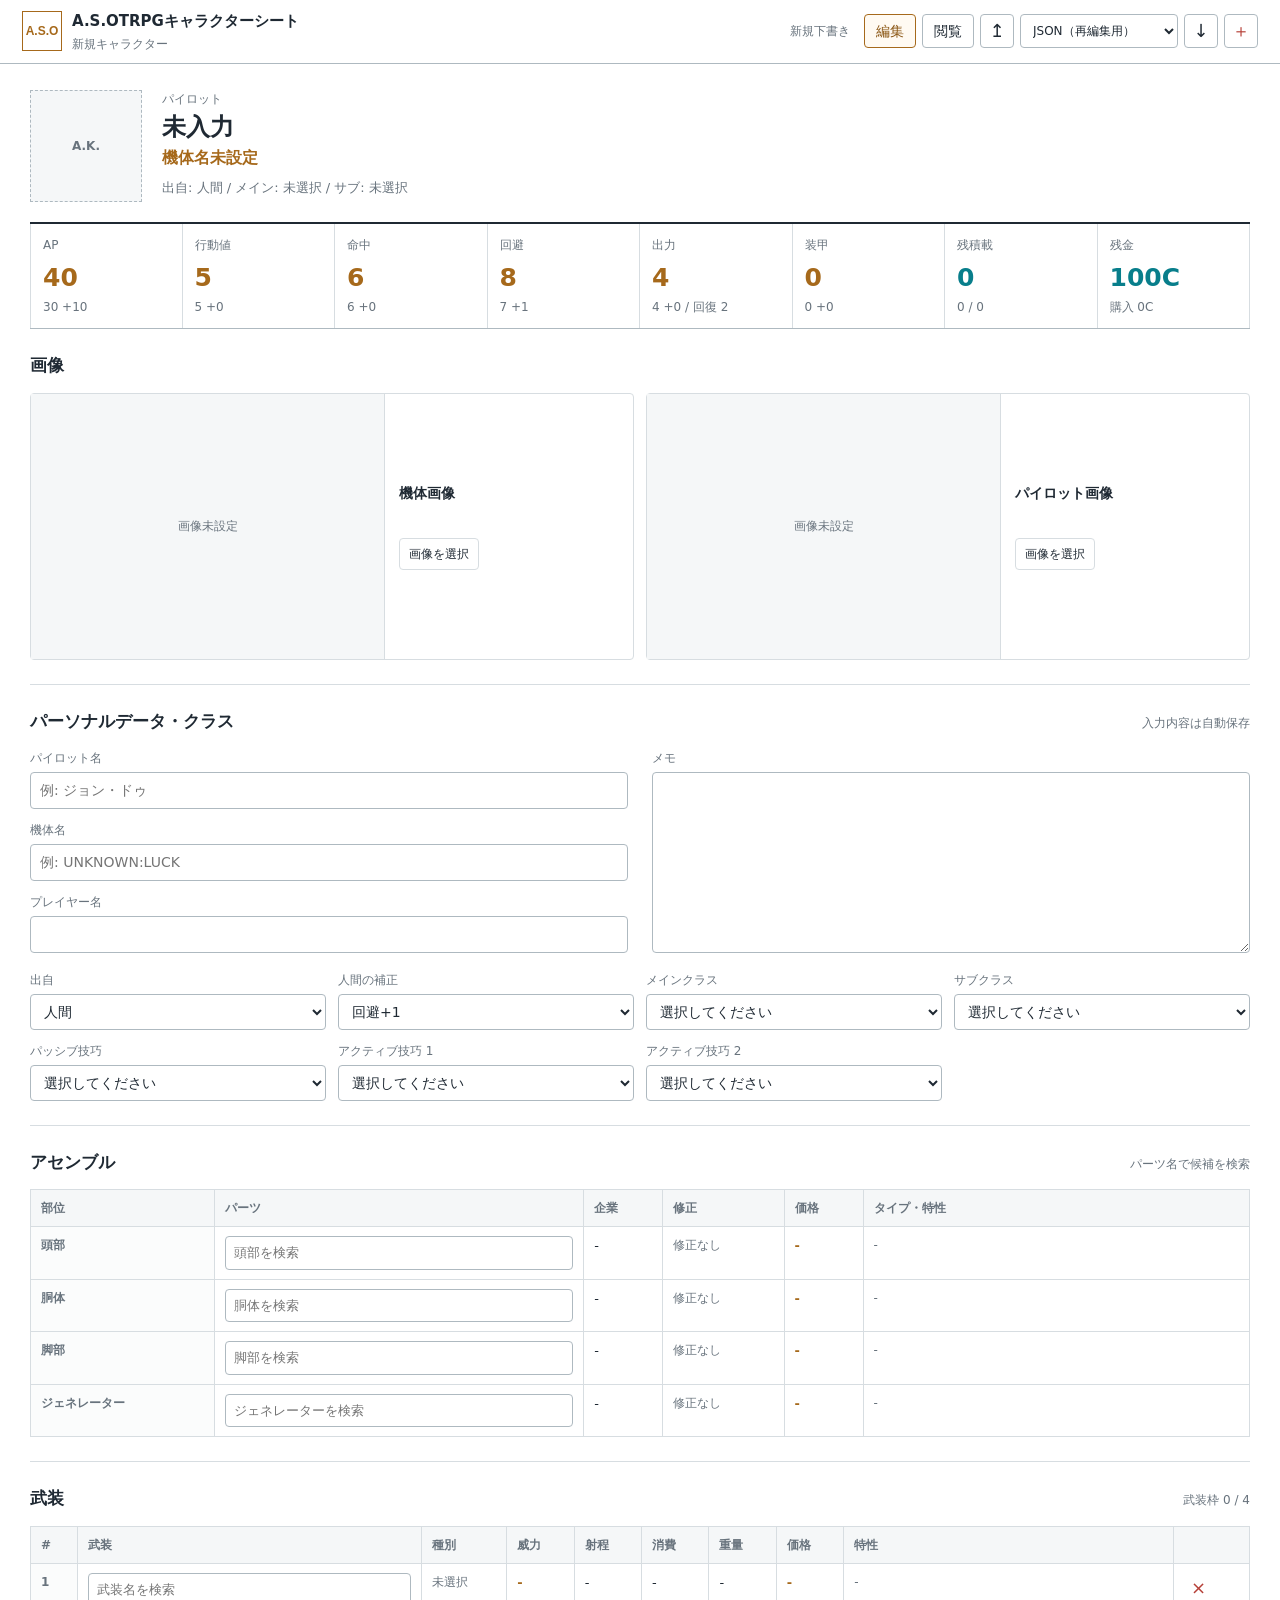
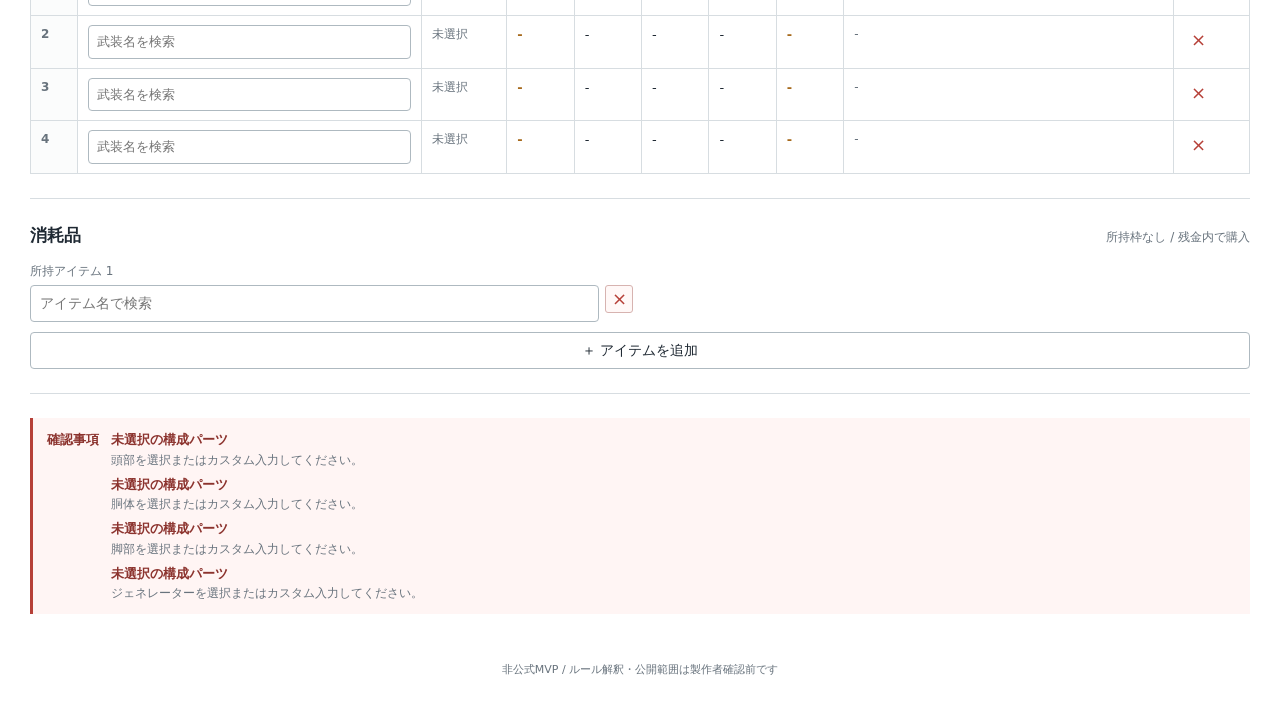
==== cloudflare-pages/index.html @ 3478bd0d "変更" ====
<!doctype html>
<html lang="ja">
  <head>
    <meta charset="UTF-8" />
    <meta name="viewport" content="width=device-width, initial-scale=1.0" />
    <meta name="description" content="A.S.O.TRPG のローカル利用向けキャラクターシート" />
    <title>A.S.OTRPGキャラクターシート</title>
    <style>
:root {
  color-scheme: dark;
  --ink: #edf1f4;
  --muted: #98a5ae;
  --canvas: #111519;
  --panel: #191f24;
  --panel-strong: #222a30;
  --line: #3a464e;
  --line-soft: #283239;
  --accent: #e3b341;
  --accent-strong: #ffd166;
  --cyan: #6bc4cc;
  --red: #e46262;
  --green: #82c991;
  --shadow: 0 12px 30px rgb(0 0 0 / 24%);
  font-family: Inter, "Noto Sans JP", "Yu Gothic UI", sans-serif;
}

* { box-sizing: border-box; }
body { margin: 0; min-width: 960px; background: var(--canvas); color: var(--ink); font-size: 14px; line-height: 1.5; }
button, input, select, textarea { font: inherit; }
button { cursor: pointer; }

.topbar {
  position: sticky;
  z-index: 20;
  top: 0;
  display: flex;
  min-height: 72px;
  align-items: center;
  justify-content: space-between;
  gap: 24px;
  padding: 10px max(24px, calc((100vw - 1440px) / 2));
  border-bottom: 1px solid var(--line);
  background: rgb(17 21 25 / 96%);
  backdrop-filter: blur(14px);
}

.brand { display: flex; align-items: center; gap: 12px; min-width: 0; }
.brand-mark { display: grid; width: 44px; height: 44px; place-items: center; border: 1px solid var(--accent); color: var(--accent-strong); font-family: "Arial Narrow", sans-serif; font-weight: 800; letter-spacing: 0; }
.brand h1 { margin: 0; font-size: 15px; font-weight: 700; letter-spacing: 0; }
.brand p { margin: 2px 0 0; color: var(--muted); font-size: 12px; }
.topbar-actions { display: flex; align-items: center; gap: 6px; }
.save-indicator { margin-right: 8px; color: var(--muted); font-size: 12px; white-space: nowrap; }

.mode-button, .icon-button, .secondary-button {
  min-height: 34px;
  border: 1px solid var(--line);
  border-radius: 4px;
  background: var(--panel);
  color: var(--ink);
}
.mode-button { min-width: 52px; padding: 5px 10px; }
.mode-button.active { border-color: var(--accent); background: #3b321c; color: var(--accent-strong); }
.icon-button { display: grid; width: 34px; place-items: center; font-size: 18px; line-height: 1; }
.icon-button:hover, .secondary-button:hover, .mode-button:hover { border-color: var(--cyan); background: var(--panel-strong); }
.icon-button.danger { color: #ffb3b3; }
.export-picker { display: block; }
.export-select { min-height: 34px; max-width: 158px; padding: 5px 8px; border: 1px solid var(--line); border-radius: 4px; background: var(--panel); color: var(--ink); font: inherit; font-size: 12px; }
.export-select:hover, .export-select:focus { border-color: var(--cyan); background: var(--panel-strong); outline: none; }
.sr-only { position: absolute; width: 1px; height: 1px; padding: 0; overflow: hidden; clip: rect(0, 0, 0, 0); white-space: nowrap; border: 0; }

.app-layout { width: min(1440px, calc(100% - 48px)); margin: 26px auto 52px; }
.edit-layout { display: grid; grid-template-columns: minmax(0, 1fr) 332px; align-items: start; gap: 22px; }
.editor-column { display: grid; gap: 18px; min-width: 0; }
.editor-section, .summary-panel, .view-section, .sheet-identity { border: 1px solid var(--line); border-radius: 6px; background: var(--panel); box-shadow: var(--shadow); }
.editor-section { padding: 18px; }
.section-heading, .view-section-heading { display: flex; align-items: baseline; justify-content: space-between; gap: 16px; margin: 0 0 16px; padding-bottom: 10px; border-bottom: 1px solid var(--line-soft); }
.section-heading h2, .view-section-heading h2 { margin: 0; font-size: 15px; font-weight: 700; letter-spacing: 0; }
.section-heading span, .view-section-heading span { color: var(--muted); font-size: 12px; text-align: right; }

.form-grid, .custom-grid { display: grid; grid-template-columns: repeat(2, minmax(0, 1fr)); gap: 12px; }
.field { display: grid; min-width: 0; gap: 5px; }
.field-wide { grid-column: 1 / -1; }
.field > span { color: var(--muted); font-size: 12px; }
.field input, .field select, .field textarea {
  width: 100%;
  min-height: 36px;
  padding: 7px 9px;
  border: 1px solid var(--line);
  border-radius: 4px;
  outline: none;
  background: #101519;
  color: var(--ink);
}
.field textarea { min-height: 76px; resize: vertical; }
.field input:focus, .field select:focus, .field textarea:focus { border-color: var(--cyan); box-shadow: 0 0 0 2px rgb(107 196 204 / 14%); }
.muted-field { padding: 7px 9px; border: 1px solid var(--line); border-radius: 4px; background: #151b1f; }
.muted-field b { font-weight: 600; }

.technique-grid { display: grid; grid-template-columns: repeat(2, minmax(0, 1fr)); gap: 12px; margin-top: 16px; padding-top: 16px; border-top: 1px solid var(--line-soft); }
.combo-wrap { position: relative; z-index: 2; }
.combo-wrap:focus-within { z-index: 10; }
.suggestions { position: absolute; z-index: 20; top: calc(100% - 2px); right: 0; left: 0; display: none; max-height: 278px; overflow: auto; padding: 4px; border: 1px solid var(--cyan); border-radius: 4px; background: #11171b; box-shadow: 0 16px 30px rgb(0 0 0 / 42%); }
.combo-wrap.is-open .suggestions { display: grid; }
.suggestion { width: 100%; padding: 8px 9px; border: 0; border-radius: 3px; background: transparent; color: var(--ink); text-align: left; }
.suggestion:hover { background: #25343a; color: #fff; }
.no-suggestion { margin: 0; padding: 8px 9px; color: var(--muted); }

.assemble-row { position: relative; padding: 12px 0; border-bottom: 1px solid var(--line-soft); }
.assemble-row:first-child { padding-top: 0; }
.assemble-row:last-child { padding-bottom: 0; border-bottom: 0; }
.selected-info { display: grid; gap: 2px; margin-top: 7px; padding: 8px 10px; border-left: 2px solid var(--cyan); background: #141b1f; color: var(--muted); }
.selected-info b { color: var(--ink); font-size: 13px; }
.selected-info small { color: #b4c1c9; }
.selected-info.compact { padding-right: 16px; }
.custom-details { margin-top: 8px; padding: 10px; border: 1px solid var(--line); border-radius: 4px; background: #141a1e; }
.custom-details summary { color: var(--accent-strong); cursor: pointer; }
.custom-grid { margin-top: 10px; }

.weapon-row { display: grid; grid-template-columns: 26px minmax(0, 1fr) 30px; gap: 10px; align-items: start; padding: 12px 0; border-bottom: 1px solid var(--line-soft); }
.weapon-row:first-child { padding-top: 0; }
.weapon-row:last-child { padding-bottom: 0; border-bottom: 0; }
.row-index { display: grid; width: 26px; height: 26px; place-items: center; margin-top: 23px; border: 1px solid var(--line); border-radius: 3px; color: var(--accent-strong); font-weight: 700; }
.remove-row { display: grid; width: 28px; height: 28px; place-items: center; margin-top: 23px; border: 1px solid #744; border-radius: 3px; background: #321c20; color: #ffacac; font-size: 18px; line-height: 1; }
.remove-row:hover { background: #5a252c; }
.consumable-grid { display: grid; grid-template-columns: repeat(2, minmax(0, 1fr)); gap: 14px; }
.consumable-row { position: relative; min-width: 0; padding-right: 34px; }
.consumable-row .remove-row { position: absolute; top: 0; right: 0; margin-top: 23px; }

.summary-panel { position: sticky; top: 96px; overflow: hidden; }
.status-grid { display: grid; grid-template-columns: repeat(2, 1fr); }
.stat-card { min-height: 94px; padding: 13px; border-right: 1px solid var(--line-soft); border-bottom: 1px solid var(--line-soft); }
.stat-card:nth-child(2n) { border-right: 0; }
.stat-card span { display: block; color: var(--muted); font-size: 12px; }
.stat-card strong { display: block; margin: 2px 0; color: var(--accent-strong); font-size: 26px; font-variant-numeric: tabular-nums; }
.stat-card small { color: var(--muted); }
.summary-numbers { display: grid; grid-template-columns: repeat(2, 1fr); border-bottom: 1px solid var(--line-soft); }
.summary-numbers > div { display: grid; gap: 2px; padding: 13px; border-right: 1px solid var(--line-soft); }
.summary-numbers > div:last-child { border-right: 0; }
.summary-numbers span { color: var(--muted); font-size: 12px; }
.summary-numbers strong { color: var(--cyan); font-size: 22px; font-variant-numeric: tabular-nums; }
.summary-numbers small { color: var(--muted); }
.negative { color: var(--red) !important; }
.warning-panel { padding: 14px; }
.warning-panel h3 { margin: 0 0 8px; color: var(--accent-strong); font-size: 13px; }
.warning-panel ul, .item-list { display: grid; gap: 8px; margin: 0; padding: 0; list-style: none; }
.warning-panel li, .item-list li { display: grid; gap: 2px; padding: 8px; border-left: 2px solid var(--red); background: #251b1d; }
.warning-panel li span, .item-list li span { color: #c3cbd0; font-size: 12px; }
.warning-panel li.good { border-color: var(--green); background: #17241c; }

.sheet-text { width: 100%; min-height: 300px; padding: 12px; border: 1px solid var(--line); border-radius: 4px; background: #101519; color: #d8e2e7; font-family: "Cascadia Mono", Consolas, monospace; font-size: 12px; line-height: 1.55; resize: vertical; }
.output-actions { display: flex; justify-content: flex-end; margin-top: 10px; }
.secondary-button { padding: 7px 11px; }

.view-shell { width: min(1080px, calc(100% - 48px)); margin: 30px auto 52px; }
.sheet-identity { display: grid; grid-template-columns: 1fr 1fr 1.6fr; gap: 20px; align-items: end; padding: 24px; border-top: 3px solid var(--accent); }
.sheet-identity span { color: var(--muted); font-size: 12px; }
.sheet-identity h2 { margin: 3px 0 0; color: var(--accent-strong); font-size: 24px; font-weight: 700; letter-spacing: 0; overflow-wrap: anywhere; }
.sheet-identity dl { display: grid; grid-template-columns: repeat(3, 1fr); gap: 8px; margin: 0; }
.sheet-identity dl div { padding-left: 10px; border-left: 1px solid var(--line); }
.sheet-identity dt { color: var(--muted); font-size: 11px; }
.sheet-identity dd { margin: 2px 0 0; font-weight: 600; }
.view-section { margin-top: 16px; padding: 18px; }
.view-stats { display: grid; grid-template-columns: repeat(6, 1fr); border: 1px solid var(--line-soft); border-radius: 4px; overflow: hidden; }
.view-stats .stat-card { min-height: 82px; }
.view-stats .stat-card:nth-child(2n) { border-right: 1px solid var(--line-soft); }
.view-stats .stat-card:last-child { border-right: 0; }
.table-scroll { overflow-x: auto; }
table { width: 100%; border-collapse: collapse; }
th, td { padding: 9px 10px; border-bottom: 1px solid var(--line-soft); text-align: left; vertical-align: top; }
th { color: var(--muted); font-size: 12px; font-weight: 500; white-space: nowrap; }
thead th { border-bottom-color: var(--line); background: #141a1e; color: #bcc7ce; }
.technique-cards { display: grid; grid-template-columns: repeat(2, minmax(0, 1fr)); gap: 10px; }
.technique-card { min-height: 122px; padding: 13px; border: 1px solid #3c4b45; border-radius: 4px; background: #18211e; }
.technique-card.weakness { border-color: #5a3b3c; background: #251b1d; }
.technique-card > span { color: var(--cyan); font-size: 11px; }
.technique-card.weakness > span { color: #ec9999; }
.technique-card h3 { margin: 4px 0; font-size: 15px; }
.technique-card p { margin: 0; color: #c0cbd0; font-size: 12px; }
.technique-card b { display: block; margin-top: 7px; color: var(--accent-strong); font-size: 12px; }
.view-bottom { display: grid; grid-template-columns: 1fr 1.1fr; gap: 20px; }
.view-warnings { margin: 0; padding: 0; }
.memo-view { margin: 0; white-space: pre-wrap; }
.page-footer { padding: 0 24px 30px; color: var(--muted); font-size: 11px; text-align: center; }

@media (max-width: 1100px) {
  body { min-width: 720px; }
  .edit-layout { grid-template-columns: minmax(0, 1fr) 292px; }
  .topbar { padding-right: 24px; padding-left: 24px; }
  .view-stats { grid-template-columns: repeat(3, 1fr); }
  .view-stats .stat-card:nth-child(2n) { border-right: 1px solid var(--line-soft); }
  .view-stats .stat-card:nth-child(3n) { border-right: 0; }
}

@media (max-width: 760px) {
  body { min-width: 0; }
  .topbar { position: static; align-items: flex-start; padding: 12px; }
  .brand h1 { font-size: 13px; }
  .brand-mark { width: 38px; height: 38px; font-size: 12px; }
  .save-indicator { display: none; }
  .topbar-actions { flex-wrap: wrap; justify-content: flex-end; }
  .app-layout, .view-shell { width: min(100% - 24px, 680px); margin-top: 12px; }
  .edit-layout { display: block; }
  .summary-panel { position: static; margin-top: 16px; }
  .form-grid, .custom-grid, .technique-grid, .consumable-grid { grid-template-columns: 1fr; }
  .sheet-identity { grid-template-columns: 1fr; gap: 14px; }
  .sheet-identity dl { grid-template-columns: repeat(3, 1fr); }
  .view-bottom { grid-template-columns: 1fr; }
  .technique-cards { grid-template-columns: 1fr; }
  .view-stats { grid-template-columns: repeat(2, 1fr); }
  .view-stats .stat-card:nth-child(3n) { border-right: 1px solid var(--line-soft); }
  .view-stats .stat-card:nth-child(2n) { border-right: 0; }
}

:root {
  color-scheme: light;
  --ink: #1f2933;
  --muted: #68737d;
  --canvas: #ffffff;
  --panel: #ffffff;
  --panel-strong: #f5f7f8;
  --line: #d7dde1;
  --line-soft: #e7ebee;
  --accent: #a6691b;
  --accent-strong: #8a5512;
  --cyan: #087e8b;
  --red: #b64038;
  --green: #237a4b;
  --shadow: none;
}

body {
  min-width: 0;
  background: var(--canvas);
  color: var(--ink);
  font-family: system-ui, -apple-system, "Yu Gothic UI", "Meiryo", sans-serif;
}

.topbar {
  min-height: 62px;
  padding: 10px max(22px, calc((100vw - 1280px) / 2));
  border-color: #aeb9c0;
  background: rgb(255 255 255 / 96%);
  backdrop-filter: blur(12px);
}

.brand { gap: 10px; }
.brand-mark {
  width: 40px;
  height: 40px;
  border-color: var(--accent);
  color: var(--accent);
  font: 700 12px/1 Arial, sans-serif;
}
.brand h1 { color: var(--ink); font-size: 15px; }
.brand p, .save-indicator { color: var(--muted); }
.topbar-actions { gap: 6px; }

.mode-button,
.icon-button,
.secondary-button,
.export-select {
  border-color: #aeb9c0;
  border-radius: 4px;
  background: #fff;
  color: var(--ink);
}
.mode-button.active {
  border-color: var(--accent);
  background: #fffaf2;
  color: var(--accent-strong);
}
.icon-button:hover,
.secondary-button:hover,
.mode-button:hover,
.export-select:hover {
  border-color: var(--cyan);
  background: #f0f8f9;
}
.icon-button.danger { color: var(--red); }
.export-select:focus { border-color: var(--cyan); background: #fff; }

.app-layout.wireframe-layout {
  width: min(1220px, calc(100% - 40px));
  margin: 0 auto 48px;
}
.wireframe-layout .editor-column { display: block; }

.edit-identity {
  display: grid;
  grid-template-columns: 112px minmax(0, 1fr);
  gap: 20px;
  align-items: start;
  margin: 0;
  padding: 26px 0 20px;
  border: 0;
  border-bottom: 2px solid var(--ink);
  border-radius: 0;
  background: transparent;
  box-shadow: none;
}
.portrait-slot {
  display: grid;
  aspect-ratio: 1;
  place-items: center;
  border: 1px dashed #aeb9c0;
  background: #f5f7f8;
  color: var(--muted);
  font-size: 12px;
  font-weight: 700;
}
.identity-copy { display: grid; gap: 5px; align-content: start; min-width: 0; }
.identity-copy h2 {
  margin: 0;
  color: var(--ink);
  font-size: 24px;
  line-height: 1.2;
  letter-spacing: 0;
  overflow-wrap: anywhere;
}
.eyebrow { margin: 0; color: var(--muted); font-size: 12px; }
.machine-name { margin: 0; color: var(--accent); font-size: 16px; font-weight: 700; overflow-wrap: anywhere; }
.identity-detail { margin: 3px 0 0; color: var(--muted); font-size: 13px; }

.inline-stats {
  display: grid;
  grid-template-columns: repeat(8, minmax(0, 1fr));
  margin: 0;
  border-bottom: 1px solid #aeb9c0;
}
.inline-stat {
  min-height: 86px;
  padding: 12px;
  border-right: 1px solid var(--line);
}
.inline-stat:first-child { border-left: 1px solid var(--line); }
.inline-stat dt { color: var(--muted); font-size: 12px; }
.inline-stat dd {
  margin: 5px 0 0;
  color: var(--accent);
  font-size: 25px;
  font-weight: 700;
  font-variant-numeric: tabular-nums;
  overflow-wrap: anywhere;
}
.inline-stat small { display: block; margin-top: 2px; color: var(--muted); font-size: 12px; }
.inline-stat .teal { color: var(--cyan); }
.inline-stat .negative { color: var(--red); }

.wireframe-layout .editor-section {
  margin: 0;
  padding: 24px 0;
  border: 0;
  border-bottom: 1px solid var(--line);
  border-radius: 0;
  background: transparent;
  box-shadow: none;
}
.wireframe-layout .section-heading {
  margin: 0 0 14px;
  padding: 0;
  border: 0;
}
.wireframe-layout .section-heading h2 { color: var(--ink); font-size: 17px; }
.wireframe-layout .section-heading span { color: var(--muted); font-size: 12px; }

.wireframe-layout .form-grid {
  grid-template-columns: repeat(4, minmax(0, 1fr));
  gap: 12px;
}
.wireframe-layout .field { gap: 5px; }
.wireframe-layout .field > span { color: var(--muted); font-size: 12px; }
.wireframe-layout .field input,
.wireframe-layout .field select,
.wireframe-layout .field textarea {
  border-color: #aeb9c0;
  border-radius: 4px;
  background: #fff;
  color: var(--ink);
}
.wireframe-layout .field input:focus,
.wireframe-layout .field select:focus,
.wireframe-layout .field textarea:focus {
  border-color: var(--cyan);
  box-shadow: 0 0 0 2px rgb(8 126 139 / 14%);
}
.wireframe-layout .muted-field {
  border-color: #aeb9c0;
  background: #f5f7f8;
  color: var(--ink);
}
.wireframe-layout .technique-grid {
  grid-template-columns: repeat(2, minmax(0, 1fr));
  margin-top: 16px;
  padding-top: 16px;
  border-color: var(--line);
}
.wireframe-layout .technique-grid .field-wide { grid-column: span 2; }

.wireframe-layout .profile-memo-layout {
  display: grid;
  grid-template-columns: repeat(2, minmax(0, 1fr));
  gap: 24px;
  margin-bottom: 18px;
}
.wireframe-layout .personal-column,
.wireframe-layout .memo-column {
  display: grid;
  align-content: start;
  gap: 12px;
  min-width: 0;
}
.wireframe-layout .memo-column .field-wide { grid-column: auto; }
.wireframe-layout .memo-column textarea { min-height: 181px; height: 181px; }
.wireframe-layout .image-editor-grid {
  display: grid;
  grid-template-columns: repeat(2, minmax(0, 1fr));
  gap: 12px;
}
.wireframe-layout .image-editor-slot {
  display: grid;
  grid-template-columns: minmax(0, 1fr) minmax(156px, 0.7fr);
  min-width: 0;
  border: 1px solid var(--line);
  border-radius: 4px;
  background: #fff;
}
.wireframe-layout .image-editor-preview {
  display: grid;
  min-height: 164px;
  aspect-ratio: 4 / 3;
  overflow: hidden;
  place-items: center;
  border-right: 1px solid var(--line);
  background: #f5f7f8;
  color: var(--muted);
  font-size: 12px;
}
.wireframe-layout .image-editor-preview img {
  width: 100%;
  height: 100%;
  object-fit: contain;
}
.wireframe-layout .image-editor-controls {
  display: grid;
  align-content: center;
  gap: 8px;
  padding: 14px;
}
.wireframe-layout .image-editor-controls b { color: var(--ink); }
.wireframe-layout .image-editor-controls small {
  min-height: 18px;
  overflow: hidden;
  color: var(--muted);
  font-size: 11px;
  overflow-wrap: anywhere;
}
.wireframe-layout .image-editor-controls > div { display: flex; flex-wrap: wrap; gap: 6px; }
.wireframe-layout .image-upload-button,
.wireframe-layout .image-remove-button {
  display: inline-flex;
  min-height: 32px;
  align-items: center;
  justify-content: center;
  padding: 6px 9px;
  border: 1px solid var(--line);
  border-radius: 4px;
  background: #fff;
  color: var(--ink);
  font-size: 12px;
  cursor: pointer;
}
.wireframe-layout .image-upload-button:hover { border-color: var(--cyan); background: #effafa; }
.wireframe-layout .image-remove-button { border-color: #d7b3b0; color: var(--red); }
.wireframe-layout .image-remove-button:hover { background: #fff1f0; }
.wireframe-layout .image-upload-button input { position: absolute; width: 1px; height: 1px; overflow: hidden; clip: rect(0 0 0 0); }
.wireframe-layout .build-grid {
  display: grid;
  grid-template-columns: repeat(4, minmax(0, 1fr));
  gap: 12px;
}
.wireframe-layout .build-grid .field-wide { grid-column: span 2; }
.wireframe-layout .build-empty { min-height: 36px; }

.table-wrap { overflow-x: auto; }
.wireframe-layout table {
  width: 100%;
  min-width: 900px;
  border-collapse: collapse;
  font-size: 13px;
}
.wireframe-layout th,
.wireframe-layout td {
  padding: 9px 10px;
  border: 1px solid var(--line);
  color: var(--ink);
  text-align: left;
  vertical-align: top;
}
.wireframe-layout thead th {
  background: #f5f7f8;
  color: var(--muted);
  font-size: 12px;
  font-weight: 600;
  white-space: nowrap;
}
.wireframe-layout tbody th {
  background: #fbfcfc;
  color: var(--muted);
  font-weight: 600;
  white-space: nowrap;
}
.wireframe-layout .part-name { min-width: 210px; }
.wireframe-layout .weapon-name { min-width: 230px; }
.wireframe-layout .number { color: var(--accent); font-weight: 700; font-variant-numeric: tabular-nums; white-space: nowrap; }
.wireframe-layout .compact,
.wireframe-layout .traits { color: var(--muted); font-size: 12px; }
.wireframe-layout .traits { min-width: 220px; }

.table-combo-wrap { min-width: 180px; }
.table-combo-field { display: block; }
.table-combo-field input { min-height: 32px !important; padding: 6px 8px !important; }
.wireframe-layout .suggestions {
  border-color: var(--cyan);
  border-radius: 4px;
  background: #fff;
  box-shadow: 0 12px 28px rgb(31 41 51 / 18%);
}
.wireframe-layout .suggestion { color: var(--ink); }
.wireframe-layout .suggestion:hover { background: #eaf5f6; color: var(--ink); }
.wireframe-layout .no-suggestion { color: var(--muted); }

.wireframe-layout .custom-details {
  border-color: var(--line);
  border-radius: 4px;
  background: #f8fafb;
}
.wireframe-layout .custom-details summary { color: var(--accent-strong); }
.wireframe-layout .custom-grid { grid-template-columns: repeat(2, minmax(0, 1fr)); }
.wireframe-layout .selected-info {
  border-color: var(--cyan);
  background: #f0f8f9;
  color: var(--muted);
}
.wireframe-layout .selected-info b { color: var(--ink); }
.table-remove {
  width: 30px;
  height: 30px;
  margin: 0;
  border: 0;
  border-radius: 0;
  background: transparent;
  color: var(--red);
}
.table-remove:hover { background: #fff1f0; }

.wireframe-layout .consumable-grid { grid-template-columns: repeat(2, minmax(0, 1fr)); }
.wireframe-layout .consumable-row .remove-row {
  border-color: #d7b3b0;
  background: #fff8f7;
  color: var(--red);
}
.wireframe-layout .consumable-actions { margin-top: 10px; }
.wireframe-layout .consumable-add-button { width: 100%; min-height: 34px; }

.confirmation-section { padding-bottom: 0 !important; border-bottom: 0 !important; }
.wireframe-layout .notice {
  display: flex;
  align-items: flex-start;
  gap: 12px;
  padding: 12px 14px;
  border-left: 3px solid var(--green);
  background: #f0f8f2;
  color: #245a38;
  font-size: 13px;
}
.wireframe-layout .notice strong { white-space: nowrap; }
.wireframe-layout .notice ul {
  display: grid;
  gap: 6px;
  margin: 0;
  padding: 0;
  list-style: none;
}
.wireframe-layout .notice li { display: grid; gap: 1px; }
.wireframe-layout .notice li span { color: var(--muted); font-size: 12px; }
.wireframe-layout .warning-notice { border-color: var(--red); background: #fff5f4; color: #8c332e; }

.view-shell {
  width: min(1220px, calc(100% - 40px));
  margin: 0 auto 48px;
}
.view-shell .sheet-identity,
.view-shell .view-section {
  border: 0;
  border-radius: 0;
  border-bottom: 1px solid var(--line);
  background: #fff;
  box-shadow: none;
}
.view-shell .sheet-identity {
  padding: 26px 0 20px;
  border-top: 0;
  border-bottom: 2px solid var(--ink);
}
.view-shell .sheet-identity h2 { color: var(--accent); }
.view-shell .view-image-stage {
  display: flex;
  align-items: center;
  gap: 14px;
  padding: 24px 0;
  border-bottom: 1px solid var(--line);
}
.view-shell .image-flip-card {
  width: min(480px, 100%);
  perspective: 1200px;
}
.view-shell .image-flip-inner {
  position: relative;
  width: 100%;
  aspect-ratio: 4 / 3;
  transform-style: preserve-3d;
  transition: transform 460ms ease;
}
.view-shell .image-flip-card.is-flipped .image-flip-inner { transform: rotateY(180deg); }
.view-shell .image-flip-face {
  position: absolute;
  inset: 0;
  display: grid;
  overflow: hidden;
  place-items: center;
  border: 1px solid var(--line);
  border-radius: 4px;
  background: #f5f7f8;
  backface-visibility: hidden;
}
.view-shell .image-flip-face img { width: 100%; height: 100%; object-fit: contain; }
.view-shell .image-flip-face span {
  position: absolute;
  right: 8px;
  bottom: 8px;
  padding: 2px 6px;
  background: rgb(255 255 255 / 86%);
  color: var(--ink);
  font-size: 11px;
}
.view-shell .image-flip-back { transform: rotateY(180deg); }
.view-shell .image-flip-toggle {
  min-height: 36px;
  padding: 7px 12px;
  border: 1px solid var(--line);
  border-radius: 4px;
  background: #fff;
  color: var(--ink);
}
.view-shell .image-flip-toggle:hover { border-color: var(--cyan); background: #effafa; }
.view-shell .view-section { margin-top: 0; padding: 24px 0; }
.view-shell .view-section-heading { border-color: var(--line); }
.view-shell .view-section-heading h2 { color: var(--ink); font-size: 17px; }
.view-shell .view-section-heading span { color: var(--muted); }
.view-shell .view-stats {
  border-color: var(--line);
  border-radius: 0;
}
.view-shell .stat-card {
  min-height: 82px;
  border-color: var(--line);
  background: #fff;
}
.view-shell .stat-card span,
.view-shell .stat-card small,
.view-shell th { color: var(--muted); }
.view-shell .stat-card strong { color: var(--accent); }
.view-shell thead th { background: #f5f7f8; }
.view-shell .technique-card {
  border-color: var(--line);
  border-radius: 4px;
  background: #f8fafb;
}
.view-shell .technique-card.weakness { border-color: #dfc7c4; background: #fff7f6; }
.view-shell .technique-card > span { color: var(--cyan); }
.view-shell .technique-card.weakness > span { color: var(--red); }
.view-shell .technique-card p { color: var(--muted); }
.view-shell .technique-card b { color: var(--accent-strong); }
.view-shell .warning-panel { padding: 0; }
.view-shell .warning-panel h3 { color: var(--accent-strong); }
.view-shell .warning-panel li { border-color: var(--red); background: #fff5f4; }
.view-shell .warning-panel li.good { border-color: var(--green); background: #f0f8f2; }
.view-shell .warning-panel li span { color: var(--muted); }

.page-footer { color: var(--muted); }

@media (max-width: 900px) {
  .topbar { padding: 10px 12px; align-items: flex-start; }
  .topbar-actions { flex-wrap: wrap; justify-content: flex-end; }
  .save-indicator { display: none; }
  .app-layout.wireframe-layout,
  .view-shell { width: min(100% - 24px, 760px); }
  .inline-stats { grid-template-columns: repeat(4, minmax(0, 1fr)); }
  .inline-stat:nth-child(5) { border-left: 1px solid var(--line); }
  .wireframe-layout .form-grid { grid-template-columns: repeat(2, minmax(0, 1fr)); }
}

@media (max-width: 620px) {
  .brand h1 { font-size: 13px; }
  .brand-mark { width: 38px; height: 38px; }
  .edit-identity { grid-template-columns: 76px minmax(0, 1fr); gap: 14px; padding-top: 18px; }
  .identity-copy h2 { font-size: 20px; }
  .inline-stats { grid-template-columns: repeat(2, minmax(0, 1fr)); }
  .inline-stat:nth-child(odd) { border-left: 1px solid var(--line); }
  .wireframe-layout .form-grid,
  .wireframe-layout .profile-memo-layout,
  .wireframe-layout .image-editor-grid,
  .wireframe-layout .build-grid,
  .wireframe-layout .technique-grid,
  .wireframe-layout .consumable-grid,
  .wireframe-layout .custom-grid { grid-template-columns: 1fr; }
  .wireframe-layout .technique-grid .field-wide { grid-column: auto; }
  .wireframe-layout .notice { align-items: flex-start; }
  .wireframe-layout .notice strong { white-space: normal; }
  .wireframe-layout .image-editor-slot { grid-template-columns: minmax(0, 1fr) 132px; }
  .view-shell .view-image-stage { align-items: flex-start; flex-direction: column; }
  .view-shell .image-flip-card { width: min(100%, 480px); }
  .view-shell .sheet-identity { grid-template-columns: 1fr; }
  .view-shell .view-stats { grid-template-columns: repeat(2, 1fr); }
}

@media (prefers-reduced-motion: reduce) {
  .view-shell .image-flip-inner { transition: none; }
}

    </style>
  </head>
  <body>
    <div id="app"></div>
    <input id="json-import" type="file" accept="application/json,.json" hidden />
    <script>
const dataModule = (() => {

const BASE_STATS = Object.freeze({ ap: 30, action: 5, hit: 6, evade: 7, output: 4 });
const STARTING_CREDITS = 100;

const technique = (id, source, name, timing, description, options = []) => ({
  id,
  source,
  name,
  timing,
  description,
  options,
  strength: "S",
});

const origins = [
  {
    id: "human",
    name: "人間",
    description: "機体負荷を抑え、安定的な機体の使用が可能。",
    modifiers: { ap: 10 },
    choice: { id: "humanBonus", label: "人間の補正", options: ["命中+1", "回避+1"] },
    techniques: [
      { ...technique("origin-human-tune", "出自", "パーツチューン", "開始前", "ミッション開始前に、武装1つの攻撃力+2または消費出力-1（0にはできない）を選ぶ。"), strength: "S" },
      { ...technique("origin-human-cooldown", "出自", "アドバンス・クールダウン", "パッシブ", "APが0になった際、1度だけAP1で耐えられる。"), strength: "S" },
      { ...technique("origin-human-special", "出自", "これがとっておきだ！", "アクティブ", "シナリオ1回。判定後に出たダイス目を反転できる。"), strength: "S" },
      { id: "origin-human-limit", source: "出自", name: "物理的制約", timing: "パッシブ", description: "重量武装を使う際、移動後は使用できなくなる。", strength: "W" },
    ],
  },
  {
    id: "enhanced",
    name: "強化人間",
    description: "機体性能を限界まで引き出せるが、不安定かつコストがかかる。",
    modifiers: { action: 1, output: 2 },
    techniques: [
      { ...technique("origin-enhanced-air", "出自", "空中挙動", "パッシブ", "本来移動後に使用不可能な武装を移動後または空中で使用可能。該当時の命中と空中回避に+1。"), strength: "S" },
      { ...technique("origin-enhanced-photon", "出自", "フォトン・トレイル", "パッシブ", "ビーム属性の近接武装使用時、追加で出力1を消費して射程+1。攻撃ごとに宣言する。"), strength: "S" },
      { ...technique("origin-enhanced-limit", "出自", "リミッター解除…起動！！", "アクティブ", "シナリオ1回。ターン中の出力消費を0、命中と回避+2。ただしターン終了時AP-10、次ターン出力半減。"), strength: "S" },
      { id: "origin-enhanced-unstable", source: "出自", name: "精神的不安定", timing: "パッシブ", description: "1ゾロ時にオーバーヒートし、次ターンのジェネレーター出力が半分になる。", strength: "W" },
      { id: "origin-enhanced-cost", source: "出自", name: "維持コスト", timing: "パッシブ", description: "報酬の資金から薬代・調整代として1割が引かれる。", strength: "W" },
    ],
  },
];

const classes = [
  {
    id: "assaulter",
    name: "アサルター",
    modifierLabel: "全武装の威力+2",
    techniques: [
      technique("class-assaulter-rapid", "アサルター", "ラピッド・ファイア", "パッシブ", "以下の効果から1つを選択する。選択後は変更不可扱い。", [
        { id: "short", label: "近距離特化", description: "射程1〜3で攻撃時、ダメージ+2。常に回避-2。" },
        { id: "long", label: "遠距離特化", description: "射程4以上で攻撃時、命中+2、ダメージ+1。常に行動値-1。" },
      ]),
      technique("class-assaulter-full", "アサルター", "フルスロットル", "アクティブ", "消費出力2。そのターンの命中判定+1、回避判定-2。"),
      technique("class-assaulter-piercing", "アサルター", "ピアシング・アサルト", "アクティブ", "消費出力3。次に行う攻撃1回は装甲値を無視する。"),
    ],
  },
  {
    id: "operator",
    name: "オペレーター",
    modifierLabel: "命中+2",
    modifiers: { hit: 2 },
    techniques: [
      technique("class-operator-link", "オペレーター", "高精度リンク結合", "パッシブ", "自分から3マス以内の自分以外の味方全員の命中判定+1。"),
      technique("class-operator-scan", "オペレーター", "スキャン・アナライズ", "アクティブ", "消費出力1。敵1体を指定し、その敵への味方全員のダメージ+2。次ラウンド終了時まで。重複不可。"),
      technique("class-operator-jamming", "オペレーター", "ジャミング・ウェーブ", "アクティブ", "消費出力2。敵1体の次の手番の命中判定-3。ラウンド1回。"),
    ],
  },
  {
    id: "medic",
    name: "メディック",
    modifierLabel: "AP回復効果+2",
    techniques: [
      technique("class-medic-doctor", "メディック", "フィールド・ドクター", "パッシブ", "緊急修理キットなどの消耗品効果を常に+3する。"),
      technique("class-medic-repair", "メディック", "リペア・スプレー", "アクティブ", "消費出力2。自分または射程1〜3の相手のAPを2d6回復。ラウンド1回。"),
      technique("class-medic-purge", "メディック", "緊急冷却パージ", "アクティブ", "消費出力1。視界内の味方1機のデバフまたはオーバーヒート1つを解除し、そのターンの回避+1。ラウンド1回。"),
    ],
  },
  {
    id: "vanguard",
    name: "ヴァンガード",
    modifierLabel: "回避または装甲+1（選択）",
    techniques: [
      technique("class-vanguard-defense", "ヴァンガード", "ディフェンス・セッティング", "パッシブ", "以下の効果から1つを選択する。", [
        { id: "ap", label: "胴体AP+10", description: "装備している胴体パーツのAPに+10。" },
        { id: "evade", label: "胴体回避+1", description: "装備している胴体パーツの回避に+1。" },
      ]),
      technique("class-vanguard-protect", "ヴァンガード", "プロテクト・アセット", "ダメージロール直後", "消費出力1。1〜2マス以内の味方が受けるダメージを自らに移す。ラウンド1回。"),
      technique("class-vanguard-provoke", "ヴァンガード", "プロヴォック・サイン", "アクティブ", "消費出力2。敵1体が自分以外を攻撃する場合、その命中判定-4。次ターン終了時まで。"),
    ],
  },
];

const part = (id, slot, company, name, price, modifiers = {}, traits = "", type = "") => ({ id, slot, company, name, price, modifiers, traits, type });
const weapon = (id, company, category, type, name, price, power, weight, output, range, attribute, traits = "", flags = []) => ({ id, company, category, type, name, price, power, weight, output, range, attribute, traits, flags });

const parts = [
  part("head-yatagarasu", "head", "稜威重工", "八咫烏", 8, { hit: 0, action: -1, ap: 10 }),
  part("torso-fudo", "torso", "稜威重工", "不動", 18, { ap: 20, load: 10, output: -1, armor: 7 }),
  part("legs-kongo", "legs", "稜威重工", "金剛", 20, { evade: -2, action: -2, ap: 15, load: 30 }, "", "タンク"),
  part("legs-gozen", "legs", "稜威重工", "御前", 22, { evade: -2, action: -3, load: 25, armor: 1 }, "移動後使用不可能な武装も使用可能。", "タンク"),
  part("legs-yamato", "legs", "稜威重工", "大和", 16, { evade: -1, action: -1, ap: 10, load: 22 }, "近接武装の攻撃力+2。", "重二脚"),
  part("generator-kurogane", "generator", "稜威重工", "黒鉄", 14, { output: 4 }, "胴体パーツの出力修正を0に変更。"),
  part("head-shingan", "head", "シキシマニューロニクス", "心眼-No.003", 12, { hit: 1, action: 1, ap: 0 }),
  part("torso-nichirin", "torso", "シキシマニューロニクス", "日輪", 10, { ap: 5, load: 5, output: -1, armor: 3 }),
  part("legs-murakumo", "legs", "シキシマニューロニクス", "叢雲", 14, { evade: 1, action: 1, load: 15 }, "回避失敗時、出力1を消費してダメージ半減。ラウンド1回。", "中二脚"),
  part("legs-karasutengu", "legs", "シキシマニューロニクス", "烏天狗", 16, { evade: 0, action: 2, load: 18 }, "ホバリング時、命中+2。", "多脚"),
  part("generator-tsukuyomi", "generator", "シキシマニューロニクス", "月読", 20, { output: 1 }, "技巧1つを選び、その消費出力-1（0にはならない）。"),
  part("head-epiphany", "head", "ヴェリタス・ダイナミクス", "エピファニー", 14, { hit: 1, action: 2, ap: -5 }),
  part("torso-thesaurus", "torso", "ヴェリタス・ダイナミクス", "シソーラス", 16, { ap: -5, load: 3, output: 3, armor: 3 }, "武装の消費出力-1。"),
  part("legs-wisp", "legs", "ヴェリタス・ダイナミクス", "ウィスプ", 12, { evade: 3, action: 2, load: 8 }, "", "軽二脚"),
  part("legs-feather", "legs", "ヴェリタス・ダイナミクス", "フェザー", 18, { evade: 2, action: 3, ap: -10, load: 7 }, "出力2を消費して障害物を無視。", "逆関節"),
  part("generator-eternal", "generator", "ヴェリタス・ダイナミクス", "エターナル", 20, { output: 3, armor: -2 }, "ビーム属性の武装ダメージ+3。"),
  part("head-antler", "head", "アルビオン・ジェネティクス", "アントラー", 10, { hit: 1, action: 0, ap: 5 }),
  part("torso-slug", "torso", "アルビオン・ジェネティクス", "スラッグ", 14, { ap: 10, load: 8, output: 0, armor: 5 }),
  part("legs-scarab", "legs", "アルビオン・ジェネティクス", "スカラベ", 13, { evade: 2, action: 1, load: 12 }, "", "逆関節"),
  part("legs-arachne", "legs", "アルビオン・ジェネティクス", "アーラクネ", 15, { evade: 1, action: 1, load: 16 }, "", "多脚"),
  part("generator-cell-core", "generator", "アルビオン・ジェネティクス", "セル・コア", 16, { output: 2 }, "ターン終了時、余った出力1につきAPを2回復。"),
  part("head-brutus", "head", "ノクティス・アイアンワークス", "ブルータス", 9, { hit: 1, action: -1, ap: 5 }),
  part("torso-obelisk", "torso", "ノクティス・アイアンワークス", "オベリスク", 15, { ap: 15, output: 1, armor: 6, load: 10 }),
  part("legs-iron-soul", "legs", "ノクティス・アイアンワークス", "アイアンソウル", 14, { evade: 0, action: 0, load: 20 }, "", "中二脚"),
  part("legs-hulk", "legs", "ノクティス・アイアンワークス", "ハルク", 17, { evade: -1, action: -1, load: 25 }, "", "重二脚"),
  part("generator-iron-heart", "generator", "ノクティス・アイアンワークス", "アイアンハート", 10, { output: 1 }, "実弾属性の武装使用時、命中判定+1。"),
  part("head-stratos", "head", "イーサ・エアロスペース", "ストラトス", 13, { hit: 0, action: 2, ap: 0 }),
  part("torso-uriel", "torso", "イーサ・エアロスペース", "ウリエル", 15, { ap: 0, output: 2, armor: 2, load: 5 }, "ホバリング移動時、回避判定+1。"),
  part("legs-sky-eye", "legs", "イーサ・エアロスペース", "スカイアイ", 17, { evade: 1, action: 3, load: 14 }, "ホバリング時、クイックブーストを出力1で1ターン2回まで使用可能。", "多脚"),
  part("legs-comet", "legs", "イーサ・エアロスペース", "コメット", 20, { evade: 2, action: 4, load: 10 }, "回避判定に行動値の4分の1（切り上げ）を追加可能。1ターン2回。", "軽二脚"),
  part("generator-solar-sail", "generator", "イーサ・エアロスペース", "ソーラーセイル", 17, { output: 3 }, "ホバリング移動でターンを終えた場合、次ターンの出力+1。"),
  part("head-hephaestus", "head", "プロメテウス・インダストリーズ", "ヘパイストス", 10, { hit: 0, action: 0, ap: 5 }),
  part("torso-hestia", "torso", "プロメテウス・インダストリーズ", "ヘステイア", 17, { ap: 10, output: 2, armor: 3, load: 12 }),
  part("legs-bulldozer", "legs", "プロメテウス・インダストリーズ", "ブルドーザー", 20, { evade: -3, action: -2, ap: 20, load: 35 }, "", "タンク"),
  part("legs-workman", "legs", "プロメテウス・インダストリーズ", "ワークマン", 13, { evade: -1, action: -1, load: 18 }, "この機体に対する回復量+2。", "中二脚"),
  part("generator-bigbang", "generator", "プロメテウス・インダストリーズ", "ビックバング", 15, { output: 5 }, "戦闘開始時に1d6。2以下ならそのターンの出力-3。"),
];

const weapons = [
  weapon("weapon-samidare", "稜威重工", "light", "ハンドガン", "五月雨", 3, "4", 5, 1, "1〜3", "実弾", "命中時に2回分のダメージを与える。"),
  weapon("weapon-sekiranun", "稜威重工", "light", "ショットガン", "積乱雲", 5, "9", 9, 1, "1〜2", "実弾", "射程1で命中した場合、ダメージ+3。"),
  weapon("weapon-type3", "稜威重工", "light", "アサルトライフル", "三式・突撃銃", 5, "7", 8, 1, "2〜4", "実弾"),
  weapon("weapon-nubeki", "稜威重工", "light", "アサルトライフル", "不抜", 8, "6", 6, 1, "2〜4", "実弾", "使用後、そのターンの回避-1。"),
  weapon("weapon-goriki", "稜威重工", "heavy", "キャノン", "剛力・改二", 10, "2d6+10", 15, 2, "4〜6", "実弾", "攻撃後、タンク脚以外は回避不可。"),
  weapon("weapon-amakudari", "稜威重工", "heavy", "キャノン", "天降", 18, "20", 18, 6, "5〜10", "実弾", "移動後使用不可。この制限は技巧などでも無視できない。"),
  weapon("weapon-kantetsu", "稜威重工", "heavy", "スナイパーライフル", "貫徹", 12, "10", 10, 2, "4〜8", "実弾", "命中時、対象を直線2マス移動。"),
  weapon("weapon-bakuretsu", "稜威重工", "heavy", "ミサイル", "爆裂", 10, "7", 8, 2, "3〜5", "実弾", "命中時、隣接マスにも1d6ダメージ。"),
  weapon("weapon-tessaku", "稜威重工", "heavy", "オートタレット", "鉄柵", 13, "5", 6, 2, "1〜4", "実弾", "設置武装。隣または同マスで攻撃されると5ダメージまで軽減し、1点でも発動すると破壊。"),
  weapon("weapon-muramasa", "稜威重工", "melee", "ブレード", "村正", 15, "2d6+12", 8, 2, "1", "実弾", "命中-2。"),
  weapon("weapon-hagan", "稜威重工", "melee", "大槌", "破岩", 10, "14", 15, 2, "1", "実弾", "命中時、対象の装甲値-5。重複不可。"),
  weapon("weapon-iwao", "稜威重工", "special", "大盾", "巌", 18, "0", 12, 0, "-", "-", "装備中、装甲値+3。軽量武装1つを装備できなくなる。", ["reduces-light"]),
  weapon("weapon-kokuin", "シキシマニューロニクス", "light", "ハンドガン", "刻印", 5, "2", 2, 1, "1〜3", "実弾", "この武装での命中判定+2。"),
  weapon("weapon-shikou", "シキシマニューロニクス", "light", "アサルトライフル", "思考", 10, "3", 4, 2, "2〜4", "実弾", "命中判定+1。クリティカル時、ダメージ+2d6。"),
  weapon("weapon-kyokkou", "シキシマニューロニクス", "heavy", "スナイパーライフル", "極光", 12, "6", 5, 5, "5〜10", "ビーム", "命中判定時、常にダイス+1。"),
  weapon("weapon-kokuu", "シキシマニューロニクス", "heavy", "キャノン", "虚空:指向性弾", 15, "0", 6, 4, "2〜5", "ビーム", "ダメージの代わりに対象の出力を1d6消費。2回目以降は命中修正-4。"),
  weapon("weapon-chidori", "シキシマニューロニクス", "heavy", "ミサイル", "千鳥", 13, "8", 7, 3, "3〜6", "実弾", "遮蔽物無視。この武装への回避判定-1。"),
  weapon("weapon-kanshi", "シキシマニューロニクス", "heavy", "オートタレット", "監視", 14, "2", 2, 3, "1〜4", "ビーム", "使用時、次ターン終了まで自身の回避+1。"),
  weapon("weapon-dengen", "シキシマニューロニクス", "melee", "ワイヤー", "電幻", 12, "4", 3, 2, "1〜3", "ビーム", "命中時、対象を1マス自分へ引き寄せる。"),
  weapon("weapon-scope", "シキシマニューロニクス", "special", "スコープ", "高精度狙撃スコープ", 16, "-", 6, 3, "-", "-", "キャノンまたはスナイパーライフルと同時使用。判定をクリティカルにしダメージ+5。戦闘1回。装備中は行動値-2、軽量武装1つを装備不可。", ["requires-sniper-or-cannon", "reduces-light", "action-minus-2"]),
  weapon("weapon-tenka", "ヴェリタス・ダイナミクス", "light", "ハンドガン", "点火", 8, "3", 2, 2, "1〜2", "ビーム", "命中後、対象の出力を1d3消費させる。"),
  weapon("weapon-kakusan", "ヴェリタス・ダイナミクス", "light", "ショットガン", "拡散", 12, "6", 5, 4, "1〜2", "ビーム", "射程内の対象全てに攻撃可能。"),
  weapon("weapon-ruten", "ヴェリタス・ダイナミクス", "light", "アサルトライフル", "流転", 13, "5", 4, 3, "2〜4", "ビーム", "追加で出力2を消費してダメージ+3。"),
  weapon("weapon-tokuiten", "ヴェリタス・ダイナミクス", "heavy", "スナイパーライフル", "特異点", 14, "7", 8, 6, "5〜8", "ビーム", "命中時、対象を自身へ2マス引き寄せる。"),
  weapon("weapon-kourin", "ヴェリタス・ダイナミクス", "heavy", "ミサイル", "光輪", 20, "8", 6, 4, "3〜6", "ビーム", "この武装に対する回避判定-3。"),
  weapon("weapon-danzai", "ヴェリタス・ダイナミクス", "heavy", "キャノン", "断罪", 25, "25", 15, 12, "4〜15", "ビーム", "射程上全ての敵を攻撃可能。次ターン出力0。"),
  weapon("weapon-kouheki", "ヴェリタス・ダイナミクス", "heavy", "オートタレット", "光壁", 15, "1", 3, 5, "1〜2", "ビーム", "使用後、次ターン終了まで装甲値+5。"),
  weapon("weapon-shinri", "ヴェリタス・ダイナミクス", "melee", "ブレード", "真理", 10, "10", 3, 3, "1", "ビーム"),
  weapon("weapon-seisou", "ヴェリタス・ダイナミクス", "melee", "ブレード", "星霜:ツインブレード", 15, "12", 4, 5, "1", "未記載", "命中判定を2回行い、両方命中した場合ダメージ+5。", ["uncertain-attribute"]),
  weapon("weapon-koujou", "ヴェリタス・ダイナミクス", "melee", "ランス", "光条･牙突", 15, "6", 6, 3, "1", "ビーム", "アサルトブースト後ならダメージ+3、回避-2。"),
  weapon("weapon-barrier", "ヴェリタス・ダイナミクス", "special", "バリア", "位相偏向器", 18, "-", 5, 4, "-", "-", "使用後3ターン持続。使用中はビーム属性武装を使用不可、重量武装を装備不可。", ["forbids-heavy", "forbids-beam"]),
  weapon("weapon-shinkei", "アルビオン・ジェネティクス", "light", "ハンドガン", "神経", 8, "1", 2, 1, "1〜2", "実弾", "命中時、対象の命中判定-2。重複不可。"),
  weapon("weapon-youkai", "アルビオン・ジェネティクス", "light", "ショットガン", "溶解", 10, "4", 5, 2, "1〜2", "実弾", "命中後3ターン、対象のターン開始時に1d6装甲貫通ダメージ。"),
  weapon("weapon-zoushoku", "アルビオン・ジェネティクス", "light", "アサルトライフル", "増殖", 12, "3", 4, 1, "2〜4", "実弾", "クリティカル時、次ターン対象は行動不可。"),
  weapon("weapon-kisei", "アルビオン・ジェネティクス", "heavy", "スナイパーライフル", "寄生", 15, "5", 6, 3, "4〜8", "実弾", "ダメージが入ると対象の出力最大値-1。戦闘終了まで。最大-3。"),
  weapon("weapon-kyouran", "アルビオン・ジェネティクス", "heavy", "ミサイル", "狂乱", 13, "6", 5, 3, "3〜5", "実弾", "回避失敗時、先に4ダメージ。装甲適用可。"),
  weapon("weapon-houkou", "アルビオン・ジェネティクス", "heavy", "キャノン", "咆哮", 15, "10", 12, 4, "3〜6", "実弾", "着弾地点周囲1マスに酸の雲を1d6ターン形成。"),
  weapon("weapon-gankyuu", "アルビオン・ジェネティクス", "heavy", "オートタレット", "眼球", 12, "2", 2, 2, "1〜4", "実弾", "着弾地点周囲1マスの敵に次の回避-2。"),
  weapon("weapon-spore", "アルビオン・ジェネティクス", "special", "スモーク", "スポア・スモッグ", 14, "-", 4, 3, "0〜3", "-", "装備中は行動値-1、軽量武装1つを装備不可。", ["reduces-light", "action-minus-1"]),
  weapon("weapon-rouhei", "ノクティス・アイアンワークス", "light", "ハンドガン", "老兵", 7, "3", 3, 0, "1〜2", "実弾", "命中判定+2、命中後に対象の行動値-2。重複不可。"),
  weapon("weapon-dansou", "ノクティス・アイアンワークス", "light", "ショットガン", "断層", 10, "8", 7, 1, "1〜2", "実弾", "射程1で攻撃時、命中判定+2。"),
  weapon("weapon-gekitetu", "ノクティス・アイアンワークス", "light", "アサルトライフル", "撃鉄", 9, "5", 5, 1, "2〜4", "実弾", "命中判定+1。"),
  weapon("weapon-jihibiki", "ノクティス・アイアンワークス", "heavy", "スナイパーライフル", "地響", 10, "8", 10, 1, "4〜7", "実弾", "命中時、対象を使用者と反対方向へ1マス移動。"),
  weapon("weapon-ren-gan", "ノクティス・アイアンワークス", "heavy", "ミサイル", "連岩", 11, "6", 6, 2, "3〜5", "実弾", "対象の回避判定-1。"),
  weapon("weapon-tekka", "ノクティス・アイアンワークス", "heavy", "キャノン", "鉄塊", 16, "12", 10, 2, "2〜5", "実弾", "例外的に移動後も使用可能。"),
  weapon("weapon-kouban", "ノクティス・アイアンワークス", "heavy", "オートタレット", "鋼板", 13, "4", 6, 2, "1〜4", "実弾", "使用後、自身へのダメージを3点軽減。1ラウンド3回。"),
  weapon("weapon-zekkou", "ノクティス・アイアンワークス", "melee", "パイルバンカー", "絶口", 13, "18", 12, 0, "1", "実弾", "命中-2。"),
  weapon("weapon-sensaku", "ノクティス・アイアンワークス", "melee", "チェンソー", "旋削", 12, "12", 9, 0, "1", "実弾", "命中-2。命中時、相手の装甲を-2してダメージ算出。"),
  weapon("weapon-ammo-box", "ノクティス・アイアンワークス", "special", "増加弾倉", "増設弾薬箱", 12, "-", 5, 0, "-", "-", "装備中は行動値-2。実弾の命中とダメージ+1。軽量または重量武装1つを装備不可。", ["action-minus-2", "needs-slot-choice"]),
  weapon("weapon-mabataki", "イーサ・エアロスペース", "light", "ハンドガン", "瞬き", 8, "2", 1, 1, "1〜2", "実弾", "1ターンに命中低下なしで3回まで射撃可能。"),
  weapon("weapon-toppuu", "イーサ・エアロスペース", "light", "ショットガン", "突風", 12, "3", 3, 1, "1〜2", "実弾", "ダメージロール後、自身を1マス移動。"),
  weapon("weapon-yokka", "イーサ・エアロスペース", "light", "アサルトライフル", "翼下", 14, "4", 2, 1, "2〜4", "実弾", "ホバリング移動時、命中+1、ダメージ+2。"),
  weapon("weapon-tengan", "イーサ・エアロスペース", "heavy", "スナイパーライフル", "天眼", 14, "5", 4, 3, "5〜10", "実弾", "使用後、射程内の敵に対する味方3人までの命中判定+1。次ターン終了まで。"),
  weapon("weapon-uteki", "イーサ・エアロスペース", "heavy", "ミサイル", "雨滴", 13, "3", 2, 2, "2〜5", "実弾", "着弾地点範囲1マスをまとめて対象にできる。"),
  weapon("weapon-rakurai", "イーサ・エアロスペース", "heavy", "キャノン", "落雷", 14, "12", 6, 4, "3〜6", "ビーム", "ホバリング移動時のみ使用可能。範囲2マスに1d3装甲貫通ダメージ。"),
  weapon("weapon-ukigumo", "イーサ・エアロスペース", "heavy", "オートタレット", "浮雲", 12, "1", 3, 2, "1〜3", "ビーム", "使用後3ターン、手番開始時に射程内の敵1名へ出力消費なしで攻撃可能。"),
  weapon("weapon-senpu", "イーサ・エアロスペース", "melee", "ワイヤー", "旋風", 10, "4", 2, 2, "1〜3", "実弾", "命中+1。対象の行動値が低ければダメージ+5。"),
  weapon("weapon-booster", "イーサ・エアロスペース", "special", "ブースター", "超高機動用ブースター", 17, "-", 5, 2, "-", "-", "戦闘中3回。アサルトブーストの移動+5、移動後ダメージ+5、使用後回避-5。装備中は行動値-2。", ["action-minus-2"]),
  weapon("weapon-funsai", "プロメテウス・インダストリーズ", "light", "ショットガン", "粉砕", 10, "11", 9, 2, "1", "実弾", "攻撃後2d6で3以下なら次ターン終了まで使用不可。"),
  weapon("weapon-sosei", "プロメテウス・インダストリーズ", "light", "アサルトライフル", "粗製", 8, "8", 6, 2, "2〜4", "実弾", "攻撃時、APを1消費。"),
  weapon("weapon-roshin", "プロメテウス・インダストリーズ", "heavy", "キャノン", "炉心", 18, "22", 18, 7, "3〜6", "実弾", "使用後、ターン終了まで回避と行動値-4。"),
  weapon("weapon-hinotori", "プロメテウス・インダストリーズ", "heavy", "ミサイル", "火の鳥", 13, "9", 7, 3, "3〜6", "実弾", "判定後1d6で1なら自分に着弾。"),
  weapon("weapon-shinkan", "プロメテウス・インダストリーズ", "heavy", "オートタレット", "信管", 7, "10", 4, 1, "1〜2", "実弾", "設置後、敵が範囲1マスに侵入すると爆発。設置時に2が出た場合その場で爆発。"),
  weapon("weapon-moonblade", "プロメテウス・インダストリーズ", "melee", "ブレード", "月光刃:試作", 10, "7", 5, 3, "1〜2", "ビーム", "近接武装として分類される。"),
  weapon("weapon-nessou", "プロメテウス・インダストリーズ", "melee", "バーナー", "熱葬", 12, "15", 8, 3, "1", "実弾", "命中時、敵の装甲を半分としてダメージ算出。1d6で2以下なら自分に5ダメージ。"),
  weapon("weapon-cooling-tank", "プロメテウス・インダストリーズ", "special", "冷却材", "緊急冷却タンク", 15, "-", 6, 2, "-", "-", "プロメテウスのパーツ使用時のダイスを、出力2で戦闘3回まで振り直し可能。"),
];

const consumables = [
  { id: "item-repair", name: "緊急修理キット", price: 5, timing: "アクティブ", effect: "APを10点回復。1ターン使用。使い捨て。" },
  { id: "item-battery", name: "予備バッテリー", price: 3, timing: "アクティブ", effect: "使用したターンの出力+3。使い捨て。" },
  { id: "item-booster", name: "追加ブースター", price: 4, timing: "アクティブ", effect: "使用したターンの回避+2。使い捨て。" },
  { id: "item-fcs", name: "高精度FCSプラグ", price: 4, timing: "アクティブ", effect: "使用したターンの命中+2。使い捨て。" },
  { id: "item-coolant", name: "耐熱冷却材", price: 2, timing: "アクティブ", effect: "炎上、オーバーヒートを即座に解除。" },
];

const SLOT_LABELS = { head: "頭部", torso: "胴体", legs: "脚部", generator: "ジェネレーター" };
const CATEGORY_LABELS = { light: "軽量武装", heavy: "重量武装", melee: "近接武装", special: "背部特殊武装" };

const findById = (list, id) => list.find((entry) => entry.id === id) ?? null;
const findPart = (id) => findById(parts, id);
const findWeapon = (id) => findById(weapons, id);
const findConsumable = (id) => findById(consumables, id);
const findClass = (id) => findById(classes, id);
const findOrigin = (id) => findById(origins, id);
const allClassTechniques = () => classes.flatMap((entry) => entry.techniques);

return { BASE_STATS, STARTING_CREDITS, origins, classes, parts, weapons, consumables, SLOT_LABELS, CATEGORY_LABELS, findById, findPart, findWeapon, findConsumable, findClass, findOrigin, allClassTechniques };
})();

const logicModule = (() => {
const { BASE_STATS, STARTING_CREDITS, origins, classes, parts, weapons, consumables, SLOT_LABELS, CATEGORY_LABELS, findById, findPart, findWeapon, findConsumable, findClass, findOrigin, allClassTechniques } = dataModule;

const PART_SLOTS = ["head", "torso", "legs", "generator"];
const num = (value) => {
  if (value === "" || value === null || value === undefined) return null;
  const parsed = Number(value);
  return Number.isFinite(parsed) ? parsed : null;
};
const valueOr = (value, fallback = 0) => num(value) ?? fallback;
const clone = (value) => JSON.parse(JSON.stringify(value));
const customPart = () => ({ name: "", company: "", price: "", ap: "", action: "", hit: "", evade: "", output: "", load: "", armor: "", type: "", traits: "" });
const customWeapon = () => ({ name: "", company: "", category: "light", type: "", price: "", power: "", weight: "", output: "", range: "", attribute: "", traits: "" });
const customConsumable = () => ({ name: "", price: "", timing: "", effect: "" });

function createDefaultState() {
  return {
    schemaVersion: 1,
    updatedAt: "",
    meta: { pilotName: "", machineName: "", playerName: "", memo: "" },
    origin: "human",
    humanBonus: "evade",
    classes: { main: "", sub: "", vanguardBonus: "evade" },
    parts: Object.fromEntries(PART_SLOTS.map((slot) => [slot, { id: "", custom: customPart() }])),
    weapons: Array.from({ length: 4 }, () => ({ id: "", custom: customWeapon() })),
    consumables: [{ id: "", custom: customConsumable() }],
    techniques: { passive: "", active: ["", ""], choices: {} },
  };
}

function hydrateState(candidate) {
  const base = createDefaultState();
  if (!candidate || typeof candidate !== "object") return base;
  const state = clone(base);
  state.schemaVersion = 1;
  state.updatedAt = typeof candidate.updatedAt === "string" ? candidate.updatedAt : "";
  state.meta = { ...base.meta, ...(candidate.meta ?? {}) };
  state.origin = typeof candidate.origin === "string" ? candidate.origin : base.origin;
  state.humanBonus = candidate.humanBonus === "hit" ? "hit" : "evade";
  state.classes = { ...base.classes, ...(candidate.classes ?? {}) };
  for (const slot of PART_SLOTS) {
    const source = candidate.parts?.[slot] ?? {};
    state.parts[slot] = { id: typeof source.id === "string" ? source.id : "", custom: { ...customPart(), ...(source.custom ?? {}) } };
  }
  state.weapons = Array.from({ length: 4 }, (_, index) => {
    const source = candidate.weapons?.[index] ?? {};
    return { id: typeof source.id === "string" ? source.id : "", custom: { ...customWeapon(), ...(source.custom ?? {}) } };
  });
  const consumableSources = Array.isArray(candidate.consumables)
    ? candidate.consumables.filter((entry) => entry?.id || Object.values(entry?.custom ?? {}).some((value) => String(value ?? "").trim()))
    : base.consumables;
  state.consumables = (consumableSources.length ? consumableSources : base.consumables).map((source) => {
    return { id: typeof source.id === "string" ? source.id : "", custom: { ...customConsumable(), ...(source.custom ?? {}) } };
  });
  state.techniques = { ...base.techniques, ...(candidate.techniques ?? {}), choices: { ...(candidate.techniques?.choices ?? {}) } };
  state.techniques.active = Array.from({ length: 2 }, (_, index) => candidate.techniques?.active?.[index] ?? "");
  return state;
}

function resolvePart(entry, slot) {
  const selected = entry?.id ? findPart(entry.id) : null;
  if (selected) return selected;
  const custom = entry?.custom ?? customPart();
  if (!custom.name.trim()) return null;
  return {
    id: `custom-${slot}`,
    slot,
    company: custom.company || "カスタム",
    name: custom.name,
    price: num(custom.price),
    modifiers: {
      ap: valueOr(custom.ap), action: valueOr(custom.action), hit: valueOr(custom.hit), evade: valueOr(custom.evade),
      output: valueOr(custom.output), load: valueOr(custom.load), armor: valueOr(custom.armor),
    },
    traits: custom.traits,
    type: custom.type,
    isCustom: true,
  };
}

function resolveWeapon(entry) {
  const selected = entry?.id ? findWeapon(entry.id) : null;
  if (selected) return selected;
  const custom = entry?.custom ?? customWeapon();
  if (!custom.name.trim()) return null;
  return {
    id: "custom-weapon",
    company: custom.company || "カスタム",
    category: custom.category || "light",
    type: custom.type || "未設定",
    name: custom.name,
    price: num(custom.price),
    power: custom.power || "未設定",
    weight: num(custom.weight),
    output: num(custom.output),
    range: custom.range || "未設定",
    attribute: custom.attribute || "未設定",
    traits: custom.traits,
    flags: [],
    isCustom: true,
  };
}

function resolveConsumable(entry) {
  const selected = entry?.id ? findConsumable(entry.id) : null;
  if (selected) return selected;
  const custom = entry?.custom ?? customConsumable();
  if (!custom.name.trim()) return null;
  return { id: "custom-item", name: custom.name, price: num(custom.price), timing: custom.timing || "未設定", effect: custom.effect || "", isCustom: true };
}

const findTechnique = (id) => allClassTechniques().find((item) => item.id === id) ?? null;
const selectedTechniqueIds = (state) => [state.techniques.passive, ...state.techniques.active].filter(Boolean);
const hasTechnique = (state, id) => selectedTechniqueIds(state).includes(id);
const addWarning = (list, code, title, detail) => list.push({ code, title, detail });
const formatSigned = (value) => (value > 0 ? `+${value}` : String(value));

function calculate(state) {
  const warnings = [];
  const notices = [
    { title: "未確定ルール", detail: "脚部制限の意味とメイン/サブ同一クラスの可否は、現時点では確定していません。" },
    { title: "ローカル下書き", detail: "このブラウザ内に自動保存します。JSON出力は明示操作のときだけ行います。" },
  ];
  const resolvedParts = Object.fromEntries(PART_SLOTS.map((slot) => [slot, resolvePart(state.parts[slot], slot)]));
  const resolvedWeapons = state.weapons.map(resolveWeapon);
  const resolvedConsumables = state.consumables.map(resolveConsumable);
  const origin = findOrigin(state.origin) ?? findOrigin("human");
  const mainClass = findClass(state.classes.main);
  const subClass = findClass(state.classes.sub);

  const statAdjustments = { ap: 0, action: 0, hit: 0, evade: 0, output: 0, armor: 0, load: 0 };
  const breakdown = Object.fromEntries(Object.keys(statAdjustments).map((key) => [key, []]));
  const add = (key, amount, label) => {
    if (!amount) return;
    statAdjustments[key] += amount;
    breakdown[key].push({ label, amount });
  };

  for (const [slot, item] of Object.entries(resolvedParts)) {
    if (!item) continue;
    for (const [key, amount] of Object.entries(item.modifiers ?? {})) add(key, amount, `${SLOT_LABELS[slot]}: ${item.name}`);
    if (item.isCustom) {
      for (const key of ["price", "ap", "action", "hit", "evade", "output", "load", "armor"]) {
        if (key === "price" ? item.price === null : state.parts[slot].custom[key] === "") {
          addWarning(warnings, `custom-part-${slot}-${key}`, "カスタムパーツの数値が不足", `${SLOT_LABELS[slot]}「${item.name}」の${key === "price" ? "価格" : key}が未入力です。`);
        }
      }
    }
  }
  if (resolvedParts.generator?.id === "generator-kurogane" && resolvedParts.torso) {
    const torsoOutput = resolvedParts.torso.modifiers.output ?? 0;
    if (torsoOutput) {
      statAdjustments.output -= torsoOutput;
      breakdown.output = breakdown.output.filter((item) => item.label !== `胴体: ${resolvedParts.torso.name}`);
      breakdown.output.push({ label: "黒鉄: 胴体出力修正を0", amount: -torsoOutput });
    }
  }
  for (const [key, amount] of Object.entries(origin.modifiers ?? {})) add(key, amount, `出自: ${origin.name}`);
  if (origin.id === "human") add(state.humanBonus, 1, "人間の選択補正");
  if (mainClass?.id === "operator") add("hit", 2, "メイン: オペレーター");
  if (mainClass?.id === "vanguard") add(state.classes.vanguardBonus === "armor" ? "armor" : "evade", 1, "メイン: ヴァンガード");
  if (hasTechnique(state, "class-assaulter-rapid")) {
    const option = state.techniques.choices["class-assaulter-rapid"];
    if (option === "short") add("evade", -2, "ラピッド・ファイア（近距離特化）");
    if (option === "long") add("action", -1, "ラピッド・ファイア（遠距離特化）");
  }
  if (hasTechnique(state, "class-vanguard-defense")) {
    const option = state.techniques.choices["class-vanguard-defense"];
    if (option === "ap") add("ap", 10, "ディフェンス・セッティング（AP）");
    if (option === "evade") add("evade", 1, "ディフェンス・セッティング（回避）");
  }
  for (const item of resolvedWeapons.filter(Boolean)) {
    if (item.flags?.includes("action-minus-2")) add("action", -2, `${item.name}: 装備中修正`);
    if (item.flags?.includes("action-minus-1")) add("action", -1, `${item.name}: 装備中修正`);
    if (item.id === "weapon-iwao") add("armor", 3, "巌: 装備中修正");
  }

  const stats = {
    ap: BASE_STATS.ap + statAdjustments.ap,
    action: BASE_STATS.action + statAdjustments.action,
    hit: BASE_STATS.hit + statAdjustments.hit,
    evade: BASE_STATS.evade + statAdjustments.evade,
    output: BASE_STATS.output + statAdjustments.output,
    armor: statAdjustments.armor,
    load: statAdjustments.load,
  };
  const generatorOutput = resolvedParts.generator?.modifiers?.output ?? 0;
  const outputRecovery = generatorOutput + 2;

  const equippedWeapons = resolvedWeapons.filter(Boolean);
  const categoryCounts = { light: 0, heavy: 0, melee: 0, special: 0 };
  for (const item of equippedWeapons) categoryCounts[item.category] = (categoryCounts[item.category] ?? 0) + 1;
  const lightLike = categoryCounts.light + categoryCounts.melee;
  const heavyLike = categoryCounts.heavy + categoryCounts.special;
  const reducedWeaponSlots = equippedWeapons.reduce((count, item) => count + (item.flags?.includes("reduces-light") ? 1 : 0), 0);
  const limits = { total: 4 - reducedWeaponSlots, light: 4, heavy: 2, melee: 1, special: 1 };
  const totalWeight = equippedWeapons.reduce((sum, item) => sum + (item.weight ?? 0), 0);
  const hasUnknownWeight = equippedWeapons.some((item) => item.weight === null);
  const remainingLoad = stats.load - totalWeight;
  const damageBonusFor = (item) => {
    let amount = 0;
    if (mainClass?.id === "assaulter") amount += 2;
    if (resolvedParts.legs?.id === "legs-yamato" && item.category === "melee") amount += 2;
    if (resolvedParts.generator?.id === "generator-eternal" && item.attribute === "ビーム") amount += 3;
    if (equippedWeapons.some((weapon) => weapon.id === "weapon-ammo-box") && item.attribute === "実弾") amount += 1;
    if (hasTechnique(state, "class-assaulter-rapid") && state.techniques.choices["class-assaulter-rapid"] === "short") amount += 2;
    if (hasTechnique(state, "class-assaulter-rapid") && state.techniques.choices["class-assaulter-rapid"] === "long") amount += 1;
    return amount;
  };
  const weaponsWithBonuses = resolvedWeapons.map((item) => item ? { ...item, damageBonus: damageBonusFor(item) } : null);

  if (mainClass && subClass && mainClass.id === subClass.id) addWarning(warnings, "same-class", "メインとサブが同一クラス", "同一クラス選択の可否は製作者未確認です。現状は保存できます。 ");
  for (const slot of PART_SLOTS) if (!resolvedParts[slot]) addWarning(warnings, `missing-${slot}`, "未選択の構成パーツ", `${SLOT_LABELS[slot]}を選択またはカスタム入力してください。`);
  if (equippedWeapons.length > limits.total) {
    const restrictedNames = equippedWeapons.filter((item) => item.flags?.includes("reduces-light")).map((item) => `「${item.name}」`).join("、");
    const detail = restrictedNames
      ? `${restrictedNames}は背部特殊武装の枠に加え、軽量武装を装備不可にするぶんの1枠も消費します。武装枠は${limits.total}枠までです。`
      : "武装は4枠までです。";
    addWarning(warnings, "weapon-total", "武装枠超過", detail);
  }
  if (lightLike > limits.light) addWarning(warnings, "weapon-light", "軽量武装枠超過", `軽量武装扱いは${limits.light}枠までです。近接武装も軽量武装として数えます。`);
  if (heavyLike > limits.heavy) addWarning(warnings, "weapon-heavy", "重量武装枠超過", `重量武装扱いは${limits.heavy}枠までです。背部特殊武装も重量武装として数えます。`);
  if (categoryCounts.melee > limits.melee) addWarning(warnings, "weapon-melee", "近接武装枠超過", "近接武装は1つまでです。");
  if (categoryCounts.special > limits.special) addWarning(warnings, "weapon-special", "背部特殊武装枠超過", "背部特殊武装は1つまでです。");
  if (!hasUnknownWeight && remainingLoad < 0) addWarning(warnings, "overload", "積載超過", `武装重量${totalWeight}に対し、積載上限は${stats.load}です。`);
  if (hasUnknownWeight) addWarning(warnings, "unknown-weight", "武装重量が不足", "カスタム武装の重量が未入力のため、積載を確定できません。");

  const special = equippedWeapons.find((item) => item.id === "weapon-barrier");
  if (special && categoryCounts.heavy > 0) addWarning(warnings, "barrier-heavy", "位相偏向器と重量武装", "位相偏向器は重量武装を装備不可としています。保存はできます。 ");
  if (special && equippedWeapons.some((item) => item.attribute === "ビーム")) addWarning(warnings, "barrier-beam", "位相偏向器とビーム武装", "位相偏向器の使用中はビーム属性武装を使用不可です。戦術上の注意として確認してください。 ");
  if (equippedWeapons.some((item) => item.id === "weapon-scope") && !equippedWeapons.some((item) => ["キャノン", "スナイパーライフル"].includes(item.type))) addWarning(warnings, "scope-requirement", "高精度狙撃スコープの対象不足", "同時使用対象のキャノンまたはスナイパーライフルがありません。 ");
  if (equippedWeapons.some((item) => item.id === "weapon-ammo-box")) addWarning(warnings, "ammo-box-choice", "増設弾薬箱の装備不可枠", "軽量または重量武装を1つ装備不可にする選択が必要です。現時点では自動判定していません。 ");
  if (equippedWeapons.some((item) => item.flags?.includes("uncertain-attribute"))) addWarning(warnings, "seisou-attribute", "星霜:ツインブレードの属性未記載", "ルールデータに属性が明記されていないため、属性依存の補正を適用していません。 ");
  for (const item of equippedWeapons.filter((item) => item.isCustom)) {
    for (const key of ["price", "weight", "output"]) {
      if (item[key] === null) addWarning(warnings, `custom-weapon-${item.name}-${key}`, "カスタム武装の数値が不足", `「${item.name}」の${key === "price" ? "価格" : key === "weight" ? "重量" : "消費出力"}が未入力です。`);
    }
  }

  const purchases = [...Object.values(resolvedParts), ...equippedWeapons, ...resolvedConsumables.filter(Boolean)];
  const unknownPrice = purchases.some((item) => item && item.price === null);
  const totalCost = purchases.reduce((sum, item) => sum + (item?.price ?? 0), 0);
  const remainingCredits = STARTING_CREDITS - totalCost;
  if (unknownPrice) addWarning(warnings, "unknown-price", "価格が不足", "カスタム入力の価格が未入力です。残金は確定できません。");
  if (!unknownPrice && remainingCredits < 0) addWarning(warnings, "funds", "残金不足", `合計${totalCost}Cで、初期資金${STARTING_CREDITS}Cを超えています。`);

  const availableTechniqueIds = new Set([...(mainClass?.techniques ?? []), ...(subClass?.techniques ?? [])].map((item) => item.id));
  const passive = findTechnique(state.techniques.passive);
  const active = state.techniques.active.map(findTechnique).filter(Boolean);
  if (mainClass || subClass) {
    if (!passive) addWarning(warnings, "missing-passive", "パッシブ技巧が未選択", "クラス技巧からパッシブを1つ選択します。 ");
    if (active.length < 2) addWarning(warnings, "missing-active", "アクティブ技巧が不足", "クラス技巧からアクティブを2つ選択します。 ");
  }
  for (const item of [passive, ...active].filter(Boolean)) {
    if (!availableTechniqueIds.has(item.id)) addWarning(warnings, `invalid-technique-${item.id}`, "クラス技巧の候補外", `「${item.name}」は現在のメイン/サブクラスの候補にありません。`);
    if (item.options?.length && !state.techniques.choices[item.id]) addWarning(warnings, `missing-technique-choice-${item.id}`, "技巧の効果選択が未入力", `「${item.name}」の効果を選択してください。`);
  }

  const selectedClassTechniques = [passive, ...active].filter(Boolean);
  return {
    origin, mainClass, subClass, parts: resolvedParts, weapons: weaponsWithBonuses, consumables: resolvedConsumables,
    stats, statAdjustments, breakdown, outputRecovery, categoryCounts, limits, totalWeight, remainingLoad,
    totalCost, remainingCredits, warnings, notices, selectedClassTechniques, selectedTechniqueIds: selectedTechniqueIds(state), formatSigned,
  };
}

const itemName = (item) => item ? `『${item.name}』` : "未選択";
const formatCost = (item) => item?.price === null ? "未設定" : `${item?.price ?? 0}C`;
const modifierText = (item) => {
  if (!item) return "";
  const labels = { ap: "AP", action: "行動値", hit: "命中", evade: "回避", output: "出力", load: "積載", armor: "装甲" };
  return Object.entries(item.modifiers ?? {}).filter(([, value]) => value).map(([key, value]) => `${labels[key]}${formatSigned(value)}`).join(" / ") || "修正なし";
};

function buildSheetText(state, result = calculate(state)) {
  const lines = [];
  lines.push("A･S･Oキャラシテンプレート");
  lines.push(`【 パイロット名: ${state.meta.pilotName || "未入力"} 】`);
  lines.push(`【 機体名: ${state.meta.machineName || "未入力"} 】`);
  lines.push(`【 出自: ${result.origin.name} 】`);
  lines.push(`【 クラス: メイン(${result.mainClass?.name || "未選択"}) / サブ(${result.subClass?.name || "未選択"}) 】`);
  lines.push("");
  lines.push("■ A･Kステータス");
  for (const [key, label] of [["ap", "AP"], ["action", "行動値"], ["hit", "命中"], ["evade", "回避"], ["output", "出力"]]) {
    lines.push(`・${label}: [ ${BASE_STATS[key]} ] + [ ${formatSigned(result.statAdjustments[key])} ] = 【 ${result.stats[key]} 】`);
  }
  lines.push(`・出力回復: 毎ターン ${result.outputRecovery}`);
  lines.push(`・装甲（軽減）: 【 ${result.stats.armor} 】`);
  lines.push("");
  lines.push("■ アセンブル（構成パーツ）");
  for (const slot of PART_SLOTS) {
    const item = result.parts[slot];
    lines.push(`・${SLOT_LABELS[slot]}: ${itemName(item)} [企業名: ${item?.company || "-"}]`);
    lines.push(`  修正: ${modifierText(item)} / 価格: ${formatCost(item)}`);
    if (item?.type) lines.push(`  タイプ: ${item.type}`);
    if (item?.traits) lines.push(`  特性: ${item.traits}`);
  }
  lines.push("");
  lines.push(`■ 武装（積載合計: ${result.totalWeight} / 積載上限: ${result.stats.load} / 残積載: ${result.remainingLoad} ）`);
  result.weapons.forEach((item, index) => {
    if (!item) { lines.push(`${index + 1}. [ 未選択 ]`); return; }
    const power = item.damageBonus ? `${item.power} + ${item.damageBonus}` : item.power;
    lines.push(`${index + 1}. [ ${CATEGORY_LABELS[item.category]} / ${item.type} ]『${item.name}』 射程:${item.range} 属性:${item.attribute}`);
    lines.push(`   威力:${power} / 消費:${item.output ?? "未設定"} / 重量:${item.weight ?? "未設定"} / 価格:${formatCost(item)}`);
    if (item.traits) lines.push(`   特性:${item.traits}`);
  });
  lines.push("");
  lines.push("■ 所持【技巧】");
  for (const item of result.origin.techniques) lines.push(`・【技巧・${item.strength}】『${item.name}』 ${item.description}`);
  for (const item of result.selectedClassTechniques) {
    const choice = item.options?.find((option) => option.id === state.techniques.choices[item.id]);
    lines.push(`・【技巧・${item.strength}】『${item.name}』 タイミング:${item.timing}`);
    lines.push(`  ${item.description}${choice ? ` 選択:${choice.label}` : ""}`);
  }
  lines.push("");
  lines.push("■ 消耗品・所持金");
  lines.push(`・所持アイテム: ${result.consumables.filter(Boolean).map((item) => item.name).join(" / ") || "なし"}`);
  lines.push(`・残金: 【 ${result.remainingCredits}C 】（購入合計 ${result.totalCost}C）`);
  if (result.warnings.length) {
    lines.push("");
    lines.push("■ 確認事項");
    for (const warning of result.warnings) lines.push(`・${warning.title}: ${warning.detail}`);
  }
  if (state.meta.memo.trim()) { lines.push(""); lines.push("■ メモ"); lines.push(state.meta.memo.trim()); }
  return lines.join("\n");
}

function exportFilename(state, now = new Date()) {
  const rawName = state.meta.pilotName.trim() || state.meta.machineName.trim() || "無名パイロット";
  const safeName = rawName.replace(/[\\/:*?"<>|]/g, "_").slice(0, 80);
  const date = `${now.getFullYear()}${String(now.getMonth() + 1).padStart(2, "0")}${String(now.getDate()).padStart(2, "0")}`;
  return `${safeName}_${date}.json`;
}

function searchText(entry) {
  return Object.values(entry).filter((value) => typeof value === "string").join(" ").toLocaleLowerCase("ja");
}

return { createDefaultState, hydrateState, resolvePart, resolveWeapon, resolveConsumable, calculate, buildSheetText, exportFilename, searchText };
})();

const cocofoliaModule = (() => {

function valueText(value) {
  return String(value ?? "");
}

function weaponPowerText(item) {
  if (item.power === null || item.power === undefined || item.power === "") return "未設定";
  return item.damageBonus ? String(item.power) + " + " + item.damageBonus : valueText(item.power);
}

function weaponCommands(result) {
  const lines = [];
  result.weapons.filter(Boolean).forEach((item) => {
    const name = "〈" + item.name + "〉";
    const hit = "2d6+{命中}+{命中修正}";
    lines.push("### ■" + name);
    lines.push(hit + " 命中判定／" + name + " 1回目");
    lines.push(hit + "-2 命中判定／" + name + " 2回目");
    lines.push(hit + "-2 命中判定／" + name + " 3回目");
    lines.push("威力: " + weaponPowerText(item) + " / 出力-" + (item.output ?? "未設定") + " / 射程: " + (item.range || "未設定") + " / 属性: " + (item.attribute || "未記載"));
    lines.push("3回目の使用後: 次ターン終了までこの武装は使用不可");
    if (item.traits) lines.push("特性: " + item.traits);
    lines.push("");
  });
  return lines;
}

function techniqueCommands(state, result) {
  const techniques = [...result.origin.techniques, ...result.selectedClassTechniques];
  if (!techniques.length) return [];
  const lines = ["### ■技巧"];
  for (const item of techniques) {
    const choice = item.options?.find((option) => option.id === state.techniques.choices[item.id]);
    lines.push("【" + item.timing + "】『" + item.name + "』");
    lines.push(item.description + (choice ? " 選択: " + choice.label : ""));
  }
  return lines;
}

function buildCocofoliaCharacter({ state, result }) {
  const pilotName = state.meta.pilotName.trim() || "未入力";
  const machineName = state.meta.machineName.trim() || pilotName || "未命名A･K";
  const playerName = state.meta.playerName.trim();
  const commands = [
    "### ■基本判定",
    "2d6+{命中}+{命中修正} 命中判定",
    "2d6+{回避}+{回避修正} 回避判定（出力-1）",
    "",
    ...weaponCommands(result),
    ...techniqueCommands(state, result),
    "",
    "### ■ターン・移動",
    "出力+{出力回復} ターン開始時の出力回復",
    "クイックブースト: 出力-2 / 回避+1 / ターン1回",
    "アサルトブースト: 出力-2 / 回避-2",
    "ホバリング: 出力-1 / 回避+1",
    "オーバーブースト: 出力-4 / 次ターンの出力回復-2 / ターン1回",
    "ビーム軽減: 出力-2 / 最大出力の半分を軽減 / ターン1回",
  ].join("\n").trim();

  const memo = [
    "パイロット: " + pilotName,
    playerName ? "PL: " + playerName : "",
    "出自: " + result.origin.name,
    "クラス: メイン(" + (result.mainClass?.name ?? "未選択") + ") / サブ(" + (result.subClass?.name ?? "未選択") + ")",
    "出力回復: 毎ターン " + result.outputRecovery,
    state.meta.memo.trim(),
  ].filter(Boolean).join("\n");

  return {
    kind: "character",
    data: {
      playerName,
      externalUrl: "",
      status: [
        { label: "AP", value: valueText(result.stats.ap), max: valueText(result.stats.ap) },
        { label: "出力", value: valueText(result.stats.output), max: valueText(result.stats.output) },
        { label: "装甲", value: valueText(result.stats.armor) },
      ],
      initiative: result.stats.action,
      params: [
        { label: "行動値", value: valueText(result.stats.action) },
        { label: "命中", value: valueText(result.stats.hit) },
        { label: "命中修正", value: "0" },
        { label: "回避", value: valueText(result.stats.evade) },
        { label: "回避修正", value: "0" },
        { label: "出力回復", value: valueText(result.outputRecovery) },
      ],
      faces: [],
      x: 0,
      y: 0,
      z: 0,
      angle: 0,
      width: 4,
      height: 4,
      active: true,
      secret: false,
      invisible: false,
      hideStatus: false,
      color: "",
      roomId: null,
      commands,
      speaking: true,
      name: machineName,
      memo,
    },
  };
}

return { buildCocofoliaCharacter };
})();

const exporterModule = (() => {

function escapeHtml(value) {
  return String(value ?? "").replace(/[&<>"']/g, (character) => ({
    "&": "&amp;",
    "<": "&lt;",
    ">": "&gt;",
    "\"": "&quot;",
    "'": "&#39;",
  })[character]);
}

function sharedImageMarkup(images) {
  const machineImage = images.machine || "";
  const pilotImage = images.pilot || "";
  const frontImage = machineImage || pilotImage;
  if (!frontImage) return "";
  const hasPair = Boolean(machineImage && pilotImage);
  const frontLabel = machineImage ? "機体" : "パイロット";
  const frontFace = '<div class="image-face image-front"><img src="' + escapeHtml(frontImage) + '" alt="' + frontLabel + '画像"><span>' + frontLabel + '</span></div>';
  const backFace = hasPair ? '<div class="image-face image-back"><img src="' + escapeHtml(pilotImage) + '" alt="パイロット画像"><span>パイロット</span></div>' : "";
  const toggle = hasPair ? '<button type="button" class="image-toggle" id="image-toggle" aria-pressed="false">切り替え</button>' : "";
  return '<section class="image-section"><div class="image-card" id="image-card"><div class="image-inner">' + frontFace + backFace + '</div></div>' + toggle + '</section>';
}

function buildStandaloneHtml({ title, sheetText, images = {}, generatedAt = new Date() }) {
  const safeTitle = escapeHtml(title || "A.S.OTRPGキャラクターシート");
  const date = escapeHtml(generatedAt.toLocaleString("ja-JP", { dateStyle: "medium", timeStyle: "short" }));
  const imageMarkup = sharedImageMarkup(images);
  return `<!doctype html>
<html lang="ja">
<head>
  <meta charset="utf-8">
  <meta name="viewport" content="width=device-width, initial-scale=1">
  <title>A.S.OTRPGキャラクターシート | ${safeTitle}</title>
  <style>
    :root { --ink: #19212a; --muted: #5f6874; --line: #cbd3db; --accent: #0c66b4; }
    * { box-sizing: border-box; }
    body { margin: 0; background: #edf1f4; color: var(--ink); font: 15px/1.6 system-ui, -apple-system, "Yu Gothic UI", "Meiryo", sans-serif; }
    main { width: min(980px, calc(100% - 32px)); margin: 32px auto; background: #fff; border: 1px solid var(--line); box-shadow: 0 8px 24px rgb(25 33 42 / 10%); }
    header { padding: 28px 32px 20px; border-bottom: 4px solid var(--accent); }
    h1 { margin: 0; font-size: 24px; line-height: 1.3; letter-spacing: 0; }
    p { margin: 8px 0 0; color: var(--muted); } .character { color: var(--accent); font-size: 18px; font-weight: 700; }
    .image-section { display: flex; align-items: center; gap: 14px; padding: 24px 32px; border-bottom: 1px solid var(--line); }
    .image-card { width: min(480px, 100%); perspective: 1200px; }
    .image-inner { position: relative; width: 100%; aspect-ratio: 4 / 3; transform-style: preserve-3d; transition: transform 460ms ease; }
    .image-card.is-flipped .image-inner { transform: rotateY(180deg); }
    .image-face { position: absolute; inset: 0; display: grid; overflow: hidden; place-items: center; border: 1px solid var(--line); border-radius: 4px; background: #f5f7f8; backface-visibility: hidden; }
    .image-face img { width: 100%; height: 100%; object-fit: contain; }
    .image-face span { position: absolute; right: 8px; bottom: 8px; padding: 2px 6px; background: rgb(255 255 255 / 86%); font-size: 11px; }
    .image-back { transform: rotateY(180deg); }
    .image-toggle { min-height: 36px; padding: 7px 12px; border: 1px solid var(--line); border-radius: 4px; background: #fff; color: var(--ink); cursor: pointer; }
    .image-toggle:hover { border-color: var(--accent); background: #f3f8fd; }
    section { padding: 24px 32px; } h2 { margin: 0; font-size: 17px; letter-spacing: 0; }
    pre { margin: 14px 0 0; padding: 16px; overflow-x: auto; background: #202b35; color: #eef5f8; font: 13px/1.55 ui-monospace, "Cascadia Mono", "Meiryo", monospace; white-space: pre-wrap; }
    footer { padding: 16px 32px; border-top: 1px solid var(--line); color: var(--muted); font-size: 12px; }
    @media (max-width: 680px) { body { background: #fff; } main { width: 100%; margin: 0; border: 0; box-shadow: none; } header, section, footer { padding-left: 16px; padding-right: 16px; } }
    @media (max-width: 680px) { .image-section { align-items: flex-start; flex-direction: column; padding-right: 16px; padding-left: 16px; } }
    @media (prefers-reduced-motion: reduce) { .image-inner { transition: none; } }
    @media print { body { background: #fff; } main { width: 100%; margin: 0; border: 0; box-shadow: none; } }
  </style>
</head>
<body>
  <main>
    <header>
      <p>A.S.OTRPGキャラクターシート / 非公式 / 閲覧専用</p>
      <h1>アサルト・スティール・オンライン</h1>
      <p class="character">${safeTitle}</p>
    </header>
    ${imageMarkup}
    <section><h2>キャラクターシート</h2><pre>${escapeHtml(sheetText)}</pre></section>
    <footer>出力日時: ${date}<br>このHTMLは単体で閲覧できます。再編集にはJSONを使用してください。</footer>
  </main>
  <script>
    const imageCard = document.querySelector("#image-card");
    const imageToggle = document.querySelector("#image-toggle");
    if (imageCard && imageToggle) imageToggle.addEventListener("click", () => {
      const flipped = imageCard.classList.toggle("is-flipped");
      imageToggle.setAttribute("aria-pressed", String(flipped));
    });
  <\/script>
</body>
</html>`;
}

return { buildStandaloneHtml };
})();

const mediaModule = (() => {

const DB_NAME = "aso-character-sheet-media";
const STORE_NAME = "images";
const IMAGE_SLOTS = ["machine", "pilot"];
const MAX_IMAGE_BYTES = 8 * 1024 * 1024;

let databasePromise;

function openDatabase() {
  if (databasePromise) return databasePromise;
  databasePromise = new Promise((resolve, reject) => {
    const request = indexedDB.open(DB_NAME, 1);
    request.onupgradeneeded = () => {
      if (!request.result.objectStoreNames.contains(STORE_NAME)) request.result.createObjectStore(STORE_NAME, { keyPath: "slot" });
    };
    request.onsuccess = () => resolve(request.result);
    request.onerror = () => reject(request.error ?? new Error("画像保存領域を開けませんでした。"));
  });
  return databasePromise;
}

function runRequest(mode, callback) {
  return openDatabase().then((database) => new Promise((resolve, reject) => {
    const transaction = database.transaction(STORE_NAME, mode);
    const request = callback(transaction.objectStore(STORE_NAME));
    request.onsuccess = () => resolve(request.result);
    request.onerror = () => reject(request.error ?? new Error("画像保存に失敗しました。"));
  }));
}

function validateSlot(slot) {
  if (!IMAGE_SLOTS.includes(slot)) throw new Error("画像の保存先が不正です。");
}

async function getStoredImage(slot) {
  validateSlot(slot);
  return runRequest("readonly", (store) => store.get(slot));
}

async function getStoredImages() {
  const entries = await Promise.all(IMAGE_SLOTS.map(async (slot) => [slot, await getStoredImage(slot)]));
  return Object.fromEntries(entries);
}

async function saveStoredImage(slot, file) {
  validateSlot(slot);
  if (!file?.type?.startsWith("image/")) throw new Error("画像ファイルを選択してください。");
  if (file.size > MAX_IMAGE_BYTES) throw new Error("画像は1枚8MB以下にしてください。");
  const record = { slot, blob: file, name: file.name, type: file.type, updatedAt: new Date().toISOString() };
  await runRequest("readwrite", (store) => store.put(record));
  return record;
}

async function removeStoredImage(slot) {
  validateSlot(slot);
  await runRequest("readwrite", (store) => store.delete(slot));
}

async function clearStoredImages() {
  await runRequest("readwrite", (store) => store.clear());
}

function imageRecordToUrl(record) {
  return record?.blob ? URL.createObjectURL(record.blob) : "";
}

function blobToDataUrl(blob) {
  return new Promise((resolve, reject) => {
    const reader = new FileReader();
    reader.onload = () => resolve(String(reader.result ?? ""));
    reader.onerror = () => reject(reader.error ?? new Error("画像を書き出せませんでした。"));
    reader.readAsDataURL(blob);
  });
}

async function getEmbeddedImages() {
  const images = await getStoredImages();
  const entries = await Promise.all(IMAGE_SLOTS.map(async (slot) => [slot, images[slot]?.blob ? await blobToDataUrl(images[slot].blob) : ""]));
  return Object.fromEntries(entries);
}

return { getStoredImage, getStoredImages, saveStoredImage, removeStoredImage, clearStoredImages, imageRecordToUrl, getEmbeddedImages };
})();

const appModule = (() => {
const { BASE_STATS, STARTING_CREDITS, origins, classes, parts, weapons, consumables, SLOT_LABELS, CATEGORY_LABELS, findById, findPart, findWeapon, findConsumable, findClass, findOrigin, allClassTechniques } = dataModule;
const { createDefaultState, hydrateState, resolvePart, resolveWeapon, resolveConsumable, calculate, buildSheetText, exportFilename, searchText } = logicModule;
const { buildCocofoliaCharacter } = cocofoliaModule;
const { buildStandaloneHtml } = exporterModule;
const { getStoredImage, getStoredImages, saveStoredImage, removeStoredImage, clearStoredImages, imageRecordToUrl, getEmbeddedImages } = mediaModule;

const app = document.querySelector("#app");
const importInput = document.querySelector("#json-import");
const STORAGE_KEY = "aso-character-sheet-draft-v1";
let mode = "edit";
let exportFormat = "json";
let state = loadDraft();
let isImageFlipped = false;
const imageRecords = { machine: null, pilot: null };
const imageUrls = { machine: "", pilot: "" };

function loadDraft() {
  try {
    const saved = localStorage.getItem(STORAGE_KEY);
    return saved ? hydrateState(JSON.parse(saved)) : createDefaultState();
  } catch {
    return createDefaultState();
  }
}

function saveDraft() {
  state.updatedAt = new Date().toISOString();
  let persisted = true;
  try {
    localStorage.setItem(STORAGE_KEY, JSON.stringify(state));
  } catch {
    persisted = false;
  }
  const indicator = document.querySelector("#save-indicator");
  if (indicator) indicator.textContent = persisted ? "下書き保存済み" : "この環境では自動保存なし";
}

function setImageRecord(slot, record) {
  if (imageUrls[slot]) URL.revokeObjectURL(imageUrls[slot]);
  imageRecords[slot] = record ?? null;
  imageUrls[slot] = imageRecordToUrl(record);
}

function resetImageState() {
  setImageRecord("machine", null);
  setImageRecord("pilot", null);
  isImageFlipped = false;
}

async function loadStoredImages() {
  try {
    const storedImages = await getStoredImages();
    setImageRecord("machine", storedImages.machine);
    setImageRecord("pilot", storedImages.pilot);
    render();
  } catch {
    resetImageState();
  }
}

async function replaceImage(slot, file) {
  const record = await saveStoredImage(slot, file);
  setImageRecord(slot, record);
  isImageFlipped = false;
  render();
}

async function removeImage(slot) {
  await removeStoredImage(slot);
  setImageRecord(slot, null);
  isImageFlipped = false;
  render();
}

async function removeAllImages() {
  await clearStoredImages();
  resetImageState();
}

function escapeHtml(value = "") {
  return String(value).replace(/[&<>'"]/g, (character) => ({ "&": "&amp;", "<": "&lt;", ">": "&gt;", "'": "&#039;", '"': "&quot;" })[character]);
}

function setPath(path, value) {
  const keys = path.split(".");
  let target = state;
  keys.slice(0, -1).forEach((key) => { target = target[key]; });
  target[keys.at(-1)] = value;
}

function getPartEntry(slot) { return state.parts[slot]; }
function getWeaponEntry(index) { return state.weapons[index]; }
function getConsumableEntry(index) { return state.consumables[index]; }
function partDisplay(slot) { const entry = getPartEntry(slot); return entry.id ? findPart(entry.id)?.name ?? entry.custom.name : entry.custom.name; }
function weaponDisplay(index) { const entry = getWeaponEntry(index); return entry.id ? findWeapon(entry.id)?.name ?? entry.custom.name : entry.custom.name; }
function consumableDisplay(index) { const entry = getConsumableEntry(index); return entry.id ? findConsumable(entry.id)?.name ?? entry.custom.name : entry.custom.name; }
function selectedClassTechniqueIds() { return [state.techniques.passive, ...state.techniques.active].filter(Boolean); }
function exportFormatOption(value, label) { return `<option value="${value}" ${exportFormat === value ? "selected" : ""}>${label}</option>`; }

function header(result) {
  const pilot = state.meta.pilotName || "新規キャラクター";
  const cocofoliaExport = exportFormat === "cocofolia";
  return `
    <header class="topbar">
      <div class="brand">
        <span class="brand-mark">A.S.O</span>
        <div><h1>A.S.OTRPGキャラクターシート</h1><p>${escapeHtml(pilot)}</p></div>
      </div>
      <div class="topbar-actions" aria-label="シート操作">
        <span id="save-indicator" class="save-indicator">${state.updatedAt ? "下書き保存済み" : "新規下書き"}</span>
        <button class="mode-button ${mode === "edit" ? "active" : ""}" type="button" data-action="switch-mode" data-mode="edit">編集</button>
        <button class="mode-button ${mode === "view" ? "active" : ""}" type="button" data-action="switch-mode" data-mode="view">閲覧</button>
        <button class="icon-button" type="button" data-action="import-json" title="JSONを読み込む" aria-label="JSONを読み込む">↥</button>
        <label class="export-picker"><span class="sr-only">書き出し形式</span><select class="export-select" data-export-format aria-label="書き出し形式">${exportFormatOption("template", "テンプレート（.txt）")}${exportFormatOption("html", "共有用HTML（.html）")}${exportFormatOption("json", "JSON（再編集用）")}${exportFormatOption("cocofolia", "ココフォリア用JSON（コピー）")}</select></label>
        <button class="icon-button" type="button" data-action="export-selected" title="${cocofoliaExport ? "ココフォリア用JSONをコピー" : "選択した形式で書き出す"}" aria-label="${cocofoliaExport ? "ココフォリア用JSONをコピー" : "選択した形式で書き出す"}">${cocofoliaExport ? "⧉" : "↓"}</button>
        <button class="icon-button danger" type="button" data-action="new-sheet" title="新しいシートを作る" aria-label="新しいシートを作る">＋</button>
      </div>
    </header>`;
}

function section(title, body, options = {}) {
  return `<section class="editor-section ${options.className ?? ""}"><div class="section-heading"><h2>${title}</h2>${options.meta ? `<span>${options.meta}</span>` : ""}</div>${body}</section>`;
}

function field(label, path, value, options = {}) {
  const type = options.type ?? "text";
  const extra = options.extra ?? "";
  if (type === "textarea") return `<label class="field field-wide"><span>${label}</span><textarea data-path="${path}" rows="${options.rows ?? 3}" placeholder="${options.placeholder ?? ""}">${escapeHtml(value)}</textarea></label>`;
  return `<label class="field ${options.wide ? "field-wide" : ""}"><span>${label}</span><input type="${type}" data-path="${path}" value="${escapeHtml(value)}" placeholder="${options.placeholder ?? ""}" ${extra} /></label>`;
}

function selectField(label, path, value, choices, options = {}) {
  return `<label class="field ${options.wide ? "field-wide" : ""}"><span>${label}</span><select data-path="${path}">${choices.map((choice) => `<option value="${escapeHtml(choice.value)}" ${choice.value === value ? "selected" : ""}>${escapeHtml(choice.label)}</option>`).join("")}</select></label>`;
}

function combo({ kind, key, value, placeholder, entries, label }) {
  const keyData = escapeHtml(key);
  const list = entries.map((entry) => {
    const labelText = kind === "part" ? `${entry.company} / ${SLOT_LABELS[entry.slot]} / 『${entry.name}』` : kind === "weapon" ? `${entry.company} / ${CATEGORY_LABELS[entry.category]} / 【${entry.type}】『${entry.name}』` : `${entry.name} / ${entry.price}C`;
    return `<button type="button" class="suggestion" data-action="choose-${kind}" data-key="${keyData}" data-id="${entry.id}" data-search="${escapeHtml(searchText(entry))}">${escapeHtml(labelText)}</button>`;
  }).join("");
  return `<div class="combo-wrap"><label class="field field-wide"><span>${label}</span><input class="combo-input" autocomplete="off" data-combo-kind="${kind}" data-key="${keyData}" value="${escapeHtml(value ?? "")}" placeholder="${escapeHtml(placeholder)}" /></label><div class="suggestions" role="listbox">${list}<p class="no-suggestion" hidden>一致するデータはありません。入力内容はカスタム扱いで保存できます。</p></div></div>`;
}

function selectedPartInfo(slot) {
  const entry = getPartEntry(slot);
  const item = entry.id ? findPart(entry.id) : null;
  if (item) return `<div class="selected-info"><b>${escapeHtml(item.company)} 『${escapeHtml(item.name)}』</b><span>${escapeHtml(formatPartInfo(item))}</span>${item.traits ? `<small>${escapeHtml(item.traits)}</small>` : ""}</div>`;
  if (!entry.custom.name) return "";
  return `<details class="custom-details" open><summary>カスタム値を入力</summary><div class="custom-grid">${field("企業", `parts.${slot}.custom.company`, entry.custom.company)}${field("価格 (C)", `parts.${slot}.custom.price`, entry.custom.price, { type: "number" })}${field("AP", `parts.${slot}.custom.ap`, entry.custom.ap, { type: "number" })}${field("行動値", `parts.${slot}.custom.action`, entry.custom.action, { type: "number" })}${field("命中", `parts.${slot}.custom.hit`, entry.custom.hit, { type: "number" })}${field("回避", `parts.${slot}.custom.evade`, entry.custom.evade, { type: "number" })}${field("出力", `parts.${slot}.custom.output`, entry.custom.output, { type: "number" })}${field("積載", `parts.${slot}.custom.load`, entry.custom.load, { type: "number" })}${field("装甲", `parts.${slot}.custom.armor`, entry.custom.armor, { type: "number" })}${field("脚部タイプ", `parts.${slot}.custom.type`, entry.custom.type)}${field("特性", `parts.${slot}.custom.traits`, entry.custom.traits, { wide: true })}</div></details>`;
}

function formatPartInfo(item) {
  const labels = { ap: "AP", action: "行動", hit: "命中", evade: "回避", output: "出力", load: "積載", armor: "装甲" };
  const modifier = Object.entries(item.modifiers).filter(([, value]) => value).map(([key, value]) => `${labels[key]}${value > 0 ? "+" : ""}${value}`).join(" / ") || "修正なし";
  return `${modifier} / ${item.price}C${item.type ? ` / ${item.type}` : ""}`;
}

function partsEditor() {
  const body = ["head", "torso", "legs", "generator"].map((slot) => {
    const candidates = parts.filter((item) => item.slot === slot);
    return `<div class="assemble-row">${combo({ kind: "part", key: slot, value: partDisplay(slot), label: SLOT_LABELS[slot], placeholder: `${SLOT_LABELS[slot]}を検索`, entries: candidates })}${selectedPartInfo(slot)}</div>`;
  }).join("");
  return section("アセンブル", body, { meta: "4部位" });
}

function selectedWeaponInfo(index) {
  const entry = getWeaponEntry(index);
  const item = entry.id ? findWeapon(entry.id) : null;
  if (item) return `<div class="selected-info compact"><b>${escapeHtml(CATEGORY_LABELS[item.category])} / 【${escapeHtml(item.type)}】</b><span>威力 ${escapeHtml(item.power)} / 射程 ${escapeHtml(item.range)} / ${escapeHtml(item.attribute)} / 重量 ${item.weight} / 出力 ${item.output} / ${item.price}C</span>${item.traits ? `<small>${escapeHtml(item.traits)}</small>` : ""}</div>`;
  if (!entry.custom.name) return "";
  return `<details class="custom-details" open><summary>カスタム値を入力</summary><div class="custom-grid">${field("企業", `weapons.${index}.custom.company`, entry.custom.company)}${selectField("分類", `weapons.${index}.custom.category`, entry.custom.category, Object.entries(CATEGORY_LABELS).map(([value, label]) => ({ value, label })))}${field("種別", `weapons.${index}.custom.type`, entry.custom.type)}${field("価格 (C)", `weapons.${index}.custom.price`, entry.custom.price, { type: "number" })}${field("威力", `weapons.${index}.custom.power`, entry.custom.power)}${field("重量", `weapons.${index}.custom.weight`, entry.custom.weight, { type: "number" })}${field("消費出力", `weapons.${index}.custom.output`, entry.custom.output, { type: "number" })}${field("射程", `weapons.${index}.custom.range`, entry.custom.range)}${field("属性", `weapons.${index}.custom.attribute`, entry.custom.attribute)}${field("特性", `weapons.${index}.custom.traits`, entry.custom.traits, { wide: true })}</div></details>`;
}

function weaponEditor() {
  const body = state.weapons.map((_, index) => `<div class="weapon-row"><span class="row-index">${index + 1}</span><div>${combo({ kind: "weapon", key: String(index), value: weaponDisplay(index), label: "武装", placeholder: "武装名・企業・分類で検索", entries: weapons })}${selectedWeaponInfo(index)}</div><button type="button" class="remove-row" data-action="clear-weapon" data-index="${index}" title="この武装枠を空にする" aria-label="この武装枠を空にする">×</button></div>`).join("");
  return section("武装", body, { meta: "4枠 / 入力で候補を絞り込み" });
}

function techniqueOptions(kind) {
  const main = findClass(state.classes.main)?.techniques ?? [];
  const sub = findClass(state.classes.sub)?.techniques ?? [];
  const ids = new Set();
  return [...main, ...sub].filter((item) => item.timing === kind || (kind === "アクティブ" && item.timing !== "パッシブ")).filter((item) => !ids.has(item.id) && ids.add(item.id));
}

function techniqueSelect(label, path, value, candidates, options = {}) {
  const choices = [{ value: "", label: "選択してください" }, ...candidates.map((item) => ({ value: item.id, label: `【${item.timing}】${item.name}` }))];
  return selectField(label, path, value, choices, { wide: options.wide ?? true });
}

function techniqueChoiceInputs() {
  const selected = selectedClassTechniqueIds().map((id) => allClassTechniques().find((item) => item.id === id)).filter(Boolean);
  return selected.filter((item) => item.options?.length).map((item) => selectField(`${item.name} の選択`, `techniques.choices.${item.id}`, state.techniques.choices[item.id] ?? "", [{ value: "", label: "効果を選択" }, ...item.options.map((option) => ({ value: option.id, label: option.label }))], { wide: true })).join("");
}

function classEditor() {
  const classChoices = [{ value: "", label: "選択してください" }, ...classes.map((item) => ({ value: item.id, label: item.name }))];
  const passive = techniqueOptions("パッシブ");
  const active = techniqueOptions("アクティブ");
  const body = `<div class="form-grid">
    ${selectField("出自", "origin", state.origin, origins.map((item) => ({ value: item.id, label: item.name })))}
    ${state.origin === "human" ? selectField("人間の補正", "humanBonus", state.humanBonus, [{ value: "hit", label: "命中+1" }, { value: "evade", label: "回避+1" }]) : `<div class="field muted-field"><span>出自補正</span><b>行動値+1 / 出力+2</b></div>`}
    ${selectField("メインクラス", "classes.main", state.classes.main, classChoices)}
    ${selectField("サブクラス", "classes.sub", state.classes.sub, classChoices)}
    ${state.classes.main === "vanguard" ? selectField("ヴァンガード補正", "classes.vanguardBonus", state.classes.vanguardBonus, [{ value: "evade", label: "回避+1" }, { value: "armor", label: "装甲+1" }]) : ""}
  </div>
  <div class="technique-grid">
    ${techniqueSelect("パッシブ技巧", "techniques.passive", state.techniques.passive, passive)}
    ${techniqueSelect("アクティブ技巧 1", "techniques.active.0", state.techniques.active[0], active)}
    ${techniqueSelect("アクティブ技巧 2", "techniques.active.1", state.techniques.active[1], active)}
    ${techniqueChoiceInputs()}
  </div>`;
  return section("出自・クラス・技巧", body, { meta: "クラス技巧: パッシブ1 / アクティブ2" });
}

function consumableInfo(index) {
  const entry = getConsumableEntry(index);
  const item = entry.id ? findConsumable(entry.id) : null;
  if (item) return `<div class="selected-info compact"><b>${item.price}C / ${escapeHtml(item.timing)}</b><small>${escapeHtml(item.effect)}</small></div>`;
  if (!entry.custom.name) return "";
  return `<details class="custom-details" open><summary>カスタム値を入力</summary><div class="custom-grid">${field("価格 (C)", `consumables.${index}.custom.price`, entry.custom.price, { type: "number" })}${field("タイミング", `consumables.${index}.custom.timing`, entry.custom.timing)}${field("効果", `consumables.${index}.custom.effect`, entry.custom.effect, { wide: true })}</div></details>`;
}

function consumableEditor() {
  const rows = state.consumables.map((_, index) => `<div class="consumable-row">${combo({ kind: "consumable", key: String(index), value: consumableDisplay(index), label: `所持アイテム ${index + 1}`, placeholder: "アイテム名で検索", entries: consumables })}${consumableInfo(index)}<button type="button" class="remove-row" data-action="remove-consumable" data-index="${index}" title="このアイテムを外す" aria-label="所持アイテム ${index + 1} を外す">×</button></div>`).join("");
  const body = `<div class="consumable-grid">${rows}</div><div class="consumable-actions"><button type="button" class="secondary-button consumable-add-button" data-action="add-consumable">＋ アイテムを追加</button></div>`;
  return section("消耗品", body, { meta: "所持枠なし / 残金内で購入" });
}

function statCard(label, base, modifier, total, note = "") {
  return `<div class="stat-card"><span>${label}</span><strong>${total}</strong><small>${base} ${modifier >= 0 ? "+" : ""}${modifier}${note ? ` / ${note}` : ""}</small></div>`;
}

function summaryPanel(result) {
  const warningList = result.warnings.length ? result.warnings.map((warning) => `<li><b>${escapeHtml(warning.title)}</b><span>${escapeHtml(warning.detail)}</span></li>`).join("") : `<li class="good"><b>判定上の警告はありません</b><span>未確定ルールは閲覧時にも確認できます。</span></li>`;
  const body = `<div class="status-grid">
      ${statCard("AP", 30, result.statAdjustments.ap, result.stats.ap)}
      ${statCard("行動値", 5, result.statAdjustments.action, result.stats.action)}
      ${statCard("命中", 6, result.statAdjustments.hit, result.stats.hit)}
      ${statCard("回避", 7, result.statAdjustments.evade, result.stats.evade)}
      ${statCard("出力", 4, result.statAdjustments.output, result.stats.output, `回復 ${result.outputRecovery}`)}
      ${statCard("装甲", 0, result.stats.armor, result.stats.armor)}
    </div>
    <div class="summary-numbers"><div><span>残積載</span><strong class="${result.remainingLoad < 0 ? "negative" : ""}">${result.remainingLoad}</strong><small>${result.totalWeight} / ${result.stats.load}</small></div><div><span>残金</span><strong class="${result.remainingCredits < 0 ? "negative" : ""}">${result.remainingCredits}C</strong><small>購入 ${result.totalCost}C</small></div></div>
    <div class="warning-panel"><h3>確認事項</h3><ul>${warningList}</ul></div>`;
  return `<aside class="summary-panel">${body}</aside>`;
}

function textOutput(result) {
  return section("テキスト出力", `<textarea id="sheet-text" class="sheet-text" readonly rows="18">${escapeHtml(buildSheetText(state, result))}</textarea><div class="output-actions"><button type="button" class="secondary-button" data-action="copy-text">テキストをコピー</button></div>`);
}

function renderEdit(result) {
  const personal = section("パーソナルデータ", `<div class="form-grid">${field("パイロット名", "meta.pilotName", state.meta.pilotName, { placeholder: "例: ジョン・ドゥ" })}${field("機体名", "meta.machineName", state.meta.machineName, { placeholder: "例: UNKNOWN:LUCK" })}${field("プレイヤー名", "meta.playerName", state.meta.playerName)}${field("メモ", "meta.memo", state.meta.memo, { type: "textarea", rows: 3, wide: true })}</div>`);
  return `<main class="app-layout edit-layout"><div class="editor-column">${personal}${classEditor()}${partsEditor()}${weaponEditor()}${consumableEditor()}${textOutput(result)}</div>${summaryPanel(result)}</main>`;
}

function viewHeader(title, detail = "") { return `<div class="view-section-heading"><h2>${title}</h2>${detail ? `<span>${detail}</span>` : ""}</div>`; }
function viewPartRows(result) { return Object.entries(result.parts).map(([slot, item]) => `<tr><th>${SLOT_LABELS[slot]}</th><td>${item ? `『${escapeHtml(item.name)}』` : "未選択"}</td><td>${escapeHtml(item?.company ?? "-")}</td><td>${item ? escapeHtml(formatPartInfo(item)) : "-"}</td></tr>`).join(""); }
function viewWeaponRows(result) { return result.weapons.map((item, index) => `<tr><th>${index + 1}</th><td>${item ? `${escapeHtml(CATEGORY_LABELS[item.category])} / 【${escapeHtml(item.type)}】『${escapeHtml(item.name)}』` : "未選択"}</td><td>${item ? `${escapeHtml(item.attribute)} / ${escapeHtml(item.range)}` : "-"}</td><td>${item ? `${escapeHtml(item.power)}${item.damageBonus ? ` + ${item.damageBonus}` : ""} / 出力${item.output ?? "-"} / 重量${item.weight ?? "-"}` : "-"}</td></tr>`).join(""); }

function imageFlipViewer() {
  const machineImage = imageUrls.machine;
  const pilotImage = imageUrls.pilot;
  const frontImage = machineImage || pilotImage;
  if (!frontImage) return "";
  const hasPair = Boolean(machineImage && pilotImage);
  const frontLabel = machineImage ? "機体" : "パイロット";
  const frontFace = '<div class="image-flip-face image-flip-front"><img src="' + escapeHtml(frontImage) + '" alt="' + frontLabel + '画像"><span>' + frontLabel + '</span></div>';
  const backFace = hasPair ? '<div class="image-flip-face image-flip-back"><img src="' + escapeHtml(pilotImage) + '" alt="パイロット画像"><span>パイロット</span></div>' : "";
  const toggle = hasPair ? '<button type="button" class="image-flip-toggle" data-action="flip-images" aria-pressed="' + String(isImageFlipped) + '">切り替え</button>' : "";
  return '<section class="view-image-stage"><div class="image-flip-card' + (isImageFlipped ? " is-flipped" : "") + '"><div class="image-flip-inner">' + frontFace + backFace + '</div></div>' + toggle + '</section>';
}

function renderView(result) {
  const techniqueCards = [...result.origin.techniques, ...result.selectedClassTechniques].map((item) => {
    const choice = item.options?.find((option) => option.id === state.techniques.choices[item.id]);
    return `<article class="technique-card ${item.strength === "W" ? "weakness" : ""}"><span>技巧・${item.strength} / ${escapeHtml(item.timing)}</span><h3>『${escapeHtml(item.name)}』</h3><p>${escapeHtml(item.description)}</p>${choice ? `<b>選択: ${escapeHtml(choice.label)}</b>` : ""}</article>`;
  }).join("");
  const itemRows = result.consumables.filter(Boolean).map((item) => `<li><b>${escapeHtml(item.name)}</b><span>${item.price ?? "未設定"}C / ${escapeHtml(item.effect)}</span></li>`).join("") || "<li><span>なし</span></li>";
  const warnings = result.warnings.length ? result.warnings.map((warning) => `<li><b>${escapeHtml(warning.title)}</b><span>${escapeHtml(warning.detail)}</span></li>`).join("") : "<li class=\"good\"><b>判定上の警告はありません</b></li>";
  return `<main class="view-shell"><section class="sheet-identity"><div><span>パイロット</span><h2>${escapeHtml(state.meta.pilotName || "未入力")}</h2></div><div><span>A･K</span><h2>${escapeHtml(state.meta.machineName || "未入力")}</h2></div><dl><div><dt>出自</dt><dd>${escapeHtml(result.origin.name)}</dd></div><div><dt>メイン</dt><dd>${escapeHtml(result.mainClass?.name ?? "未選択")}</dd></div><div><dt>サブ</dt><dd>${escapeHtml(result.subClass?.name ?? "未選択")}</dd></div></dl></section>
    <section class="view-section">${viewHeader("A･Kステータス", `出力回復: 毎ターン ${result.outputRecovery}`)}<div class="view-stats">${statCard("AP", 30, result.statAdjustments.ap, result.stats.ap)}${statCard("行動値", 5, result.statAdjustments.action, result.stats.action)}${statCard("命中", 6, result.statAdjustments.hit, result.stats.hit)}${statCard("回避", 7, result.statAdjustments.evade, result.stats.evade)}${statCard("出力", 4, result.statAdjustments.output, result.stats.output)}${statCard("装甲", 0, result.stats.armor, result.stats.armor)}</div></section>
    <section class="view-section">${viewHeader("アセンブル")}<div class="table-scroll"><table><tbody>${viewPartRows(result)}</tbody></table></div></section>
    <section class="view-section">${viewHeader("武装", `積載 ${result.totalWeight} / ${result.stats.load}（残 ${result.remainingLoad}）`)}<div class="table-scroll"><table><thead><tr><th>枠</th><th>武装</th><th>属性 / 射程</th><th>性能</th></tr></thead><tbody>${viewWeaponRows(result)}</tbody></table></div></section>
    <section class="view-section">${viewHeader("所持技巧")}<div class="technique-cards">${techniqueCards || "<p>未選択</p>"}</div></section>
    <section class="view-section view-bottom"><div><div class="view-section-heading"><h2>消耗品・所持金</h2><span>購入 ${result.totalCost}C / 残金 ${result.remainingCredits}C</span></div><ul class="item-list">${itemRows}</ul></div><div class="warning-panel view-warnings"><h3>確認事項</h3><ul>${warnings}</ul></div></section>
    ${state.meta.memo.trim() ? `<section class="view-section"><div class="view-section-heading"><h2>メモ</h2></div><p class="memo-view">${escapeHtml(state.meta.memo)}</p></section>` : ""}
  </main>`;
}

function render() {
  const result = calculate(state);
  app.innerHTML = `${header(result)}${mode === "edit" ? renderEdit(result) : renderView(result)}<footer class="page-footer">非公式MVP / ルール解釈・公開範囲は製作者確認前です</footer>`;
  bindEvents();
}

function updateComboSuggestions(input) {
  const query = input.value.trim().toLocaleLowerCase("ja");
  const root = input.closest(".combo-wrap");
  const choices = [...root.querySelectorAll(".suggestion")];
  let shown = 0;
  for (const choice of choices) {
    const matches = !query || choice.dataset.search.includes(query);
    const visible = matches && shown < 8;
    choice.hidden = !visible;
    if (visible) shown += 1;
  }
  root.classList.add("is-open");
  root.querySelector(".no-suggestion").hidden = shown !== 0;
}

function updateComboCustom(kind, key, value) {
  if (kind === "part") { state.parts[key].id = ""; state.parts[key].custom.name = value; }
  if (kind === "weapon") { state.weapons[Number(key)].id = ""; state.weapons[Number(key)].custom.name = value; }
  if (kind === "consumable") { state.consumables[Number(key)].id = ""; state.consumables[Number(key)].custom.name = value; }
  saveDraft();
}

function selectCombo(kind, key, id) {
  if (kind === "part") { state.parts[key].id = id; state.parts[key].custom.name = ""; }
  if (kind === "weapon") { state.weapons[Number(key)].id = id; state.weapons[Number(key)].custom.name = ""; }
  if (kind === "consumable") { state.consumables[Number(key)].id = id; state.consumables[Number(key)].custom.name = ""; }
  saveDraft();
  render();
}

function bindEvents() {
  document.querySelectorAll("[data-path]").forEach((element) => {
    const apply = () => {
      setPath(element.dataset.path, element.value);
      saveDraft();
    };
    element.addEventListener("input", apply);
    element.addEventListener("change", () => { apply(); render(); });
    element.addEventListener("blur", () => { apply(); render(); });
  });
  document.querySelectorAll("[data-combo-kind]").forEach((input) => {
    input.addEventListener("input", () => { updateComboCustom(input.dataset.comboKind, input.dataset.key, input.value); updateComboSuggestions(input); });
    input.addEventListener("focus", () => updateComboSuggestions(input));
    input.addEventListener("blur", () => window.setTimeout(() => input.closest(".combo-wrap")?.classList.remove("is-open"), 120));
  });
  document.querySelectorAll("[data-export-format]").forEach((select) => select.addEventListener("change", () => { exportFormat = select.value; render(); }));
  document.querySelectorAll("[data-image-upload]").forEach((input) => input.addEventListener("change", async () => {
    const [file] = input.files ?? [];
    if (!file) return;
    try {
      await replaceImage(input.dataset.imageUpload, file);
    } catch (error) {
      window.alert(error instanceof Error ? error.message : "画像を保存できませんでした。");
    }
  }));
  document.querySelectorAll("[data-action]").forEach((button) => button.addEventListener("click", handleAction));
}

async function copyText() {
  const text = buildSheetText(state);
  try {
    await navigator.clipboard.writeText(text);
    const button = document.querySelector('[data-action="copy-text"]');
    if (button) { button.textContent = "コピーしました"; window.setTimeout(() => { button.textContent = "テキストをコピー"; }, 1600); }
  } catch {
    const area = document.querySelector("#sheet-text");
    area?.select();
    document.execCommand("copy");
  }
}

async function copyCocofoliaJson() {
  const content = JSON.stringify(buildCocofoliaCharacter({ state, result: calculate(state) }), null, 2);
  let copied = false;
  try {
    await navigator.clipboard.writeText(content);
    copied = true;
  } catch {
    const area = document.createElement("textarea");
    area.value = content;
    area.setAttribute("readonly", "");
    area.style.position = "fixed";
    area.style.opacity = "0";
    document.body.append(area);
    area.select();
    copied = document.execCommand("copy");
    area.remove();
  }
  if (!copied) {
    window.alert("ココフォリア用JSONをコピーできませんでした。ブラウザのクリップボード許可を確認してください。");
    return;
  }
  const button = document.querySelector('[data-action="export-selected"]');
  if (button) {
    button.textContent = "✓";
    window.setTimeout(() => { button.textContent = "⧉"; }, 1600);
  }
}

function downloadFile(content, type, filename) {
  const blob = new Blob([content], { type });
  const anchor = document.createElement("a");
  anchor.href = URL.createObjectURL(blob);
  anchor.download = filename;
  document.body.append(anchor);
  anchor.click();
  anchor.remove();
  URL.revokeObjectURL(anchor.href);
}

function sharedFilename(extension) {
  return exportFilename(state).replace(/\.json$/, `.${extension}`);
}

function exportJson() {
  downloadFile(JSON.stringify({ ...state, exportedAt: new Date().toISOString() }, null, 2), "application/json", exportFilename(state));
}

function exportTemplate() {
  downloadFile(`\uFEFF${buildSheetText(state)}`, "text/plain;charset=utf-8", sharedFilename("txt"));
}

async function exportHtml() {
  const sheetText = buildSheetText(state);
  const title = state.meta.pilotName.trim() || state.meta.machineName.trim() || "無名パイロット";
  const images = await getEmbeddedImages();
  downloadFile(buildStandaloneHtml({ title, sheetText, images }), "text/html;charset=utf-8", sharedFilename("html"));
}

async function exportSelected() {
  if (exportFormat === "cocofolia") { copyCocofoliaJson(); return; }
  if (exportFormat === "template") { exportTemplate(); return; }
  if (exportFormat === "html") {
    try {
      await exportHtml();
    } catch {
      window.alert("共有用HTMLへ画像を埋め込めませんでした。");
    }
    return;
  }
  exportJson();
}

async function handleAction(event) {
  const button = event.currentTarget;
  const action = button.dataset.action;
  if (action === "switch-mode") { mode = button.dataset.mode; render(); return; }
  if (action === "flip-images") { isImageFlipped = !isImageFlipped; render(); return; }
  if (action.startsWith("choose-")) { selectCombo(action.replace("choose-", ""), button.dataset.key, button.dataset.id); return; }
  if (action === "clear-weapon") { state.weapons[Number(button.dataset.index)] = createDefaultState().weapons[0]; saveDraft(); render(); return; }
  if (action === "add-consumable") { state.consumables.push(createDefaultState().consumables[0]); saveDraft(); render(); return; }
  if (action === "remove-consumable") { state.consumables.splice(Number(button.dataset.index), 1); saveDraft(); render(); return; }
  if (action === "remove-image") {
    try {
      await removeImage(button.dataset.imageSlot);
    } catch {
      window.alert("画像を削除できませんでした。");
    }
    return;
  }
  if (action === "copy-text") { copyText(); return; }
  if (action === "export-selected") { await exportSelected(); return; }
  if (action === "import-json") { importInput.click(); return; }
  if (action === "new-sheet") {
    if (window.confirm("現在の下書きを新しい空のシートに置き換えます。JSONを書き出していない内容は戻せません。続けますか？")) {
      state = createDefaultState();
      try { await removeAllImages(); } catch { resetImageState(); }
      saveDraft();
      mode = "edit";
      render();
    }
  }
}

importInput.addEventListener("change", async () => {
  const [file] = importInput.files;
  if (!file) return;
  try {
    state = hydrateState(JSON.parse(await file.text()));
    try { await removeAllImages(); } catch { resetImageState(); }
    saveDraft();
    mode = "edit";
    render();
  } catch {
    window.alert("JSONを読み込めませんでした。A.S.OTRPGキャラクターシートのJSONか確認してください。");
  } finally {
    importInput.value = "";
  }
});

render();

function wireframeValue(value, fallback = "-") {
  return value === null || value === undefined || value === "" ? fallback : String(value);
}

function wireframeSigned(value) {
  return (value >= 0 ? "+" : "") + value;
}

function wireframePartModifiers(item, custom) {
  const labels = { ap: "AP", action: "行動", hit: "命中", evade: "回避", output: "出力", load: "積載", armor: "装甲" };
  const source = item ? item.modifiers : custom;
  const values = Object.entries(source ?? {}).filter(([key, value]) => key in labels && value !== "" && Number(value) !== 0);
  return values.length ? values.map(([key, value]) => labels[key] + wireframeSigned(Number(value))).join(" / ") : "修正なし";
}

function wireframePartTraits(item, custom) {
  const source = item ?? custom;
  return [source?.type, source?.traits].filter(Boolean).join(" / ") || "-";
}

function wireframePrice(value) {
  return value === null || value === undefined || value === "" ? "-" : value + "C";
}

function wireframeCombo({ kind, key, value, placeholder, entries, label, compact = false }) {
  const keyData = escapeHtml(key);
  const fieldClass = compact ? "table-combo-field" : "field-wide";
  const labelClass = compact ? "sr-only" : "";
  const list = entries.map((entry) => {
    const labelText = kind === "part"
      ? entry.company + " / " + SLOT_LABELS[entry.slot] + " / 『" + entry.name + "』"
      : kind === "weapon"
        ? entry.company + " / " + CATEGORY_LABELS[entry.category] + " / 【" + entry.type + "】『" + entry.name + "』"
        : entry.name + " / " + entry.price + "C";
    return '<button type="button" class="suggestion" data-action="choose-' + kind + '" data-key="' + keyData + '" data-id="' + entry.id + '" data-search="' + escapeHtml(searchText(entry)) + '">' + escapeHtml(labelText) + '</button>';
  }).join("");
  return '<div class="combo-wrap ' + (compact ? "table-combo-wrap" : "") + '"><label class="field ' + fieldClass + '"><span class="' + labelClass + '">' + label + '</span><input class="combo-input" autocomplete="off" data-combo-kind="' + kind + '" data-key="' + keyData + '" value="' + escapeHtml(value ?? "") + '" placeholder="' + escapeHtml(placeholder) + '" /></label><div class="suggestions" role="listbox">' + list + '<p class="no-suggestion" hidden>一致するデータはありません。入力内容はカスタム扱いで保存できます。</p></div></div>';
}

function wireframePartRow(slot) {
  const entry = getPartEntry(slot);
  const item = entry.id ? findPart(entry.id) : null;
  const customDetails = item || !entry.custom.name ? "" : selectedPartInfo(slot);
  const candidates = parts.filter((candidate) => candidate.slot === slot);
  const company = item?.company ?? entry.custom.company;
  const price = item?.price ?? entry.custom.price;
  return '<tr><th scope="row">' + SLOT_LABELS[slot] + '</th><td class="part-name">' + wireframeCombo({ kind: "part", key: slot, value: partDisplay(slot), label: SLOT_LABELS[slot], placeholder: SLOT_LABELS[slot] + "を検索", entries: candidates, compact: true }) + customDetails + '</td><td>' + escapeHtml(wireframeValue(company)) + '</td><td class="compact">' + escapeHtml(wireframePartModifiers(item, entry.custom)) + '</td><td class="number">' + escapeHtml(wireframePrice(price)) + '</td><td class="traits">' + escapeHtml(wireframePartTraits(item, entry.custom)) + '</td></tr>';
}

function wireframePartsEditor() {
  const rows = ["head", "torso", "legs", "generator"].map(wireframePartRow).join("");
  const body = '<div class="table-wrap"><table class="assemble-table"><thead><tr><th>部位</th><th>パーツ</th><th>企業</th><th>修正</th><th>価格</th><th>タイプ・特性</th></tr></thead><tbody>' + rows + '</tbody></table></div>';
  return section("アセンブル", body, { meta: "パーツ名で候補を検索" });
}

function wireframeWeaponRow(index) {
  const entry = getWeaponEntry(index);
  const item = entry.id ? findWeapon(entry.id) : null;
  const custom = entry.custom;
  const type = item ? CATEGORY_LABELS[item.category] + " / " + item.type : custom.name ? (CATEGORY_LABELS[custom.category] ?? custom.category) + (custom.type ? " / " + custom.type : "") : "未選択";
  const power = item ? String(item.power) + (item.damageBonus ? " + " + item.damageBonus : "") : wireframeValue(custom.power);
  const traits = [item?.attribute ?? custom.attribute, item?.traits ?? custom.traits].filter(Boolean).join(" / ") || "-";
  const customDetails = item || !custom.name ? "" : selectedWeaponInfo(index);
  return '<tr><th scope="row">' + (index + 1) + '</th><td class="weapon-name">' + wireframeCombo({ kind: "weapon", key: String(index), value: weaponDisplay(index), label: "武装 " + (index + 1), placeholder: "武装名を検索", entries: weapons, compact: true }) + customDetails + '</td><td class="compact">' + escapeHtml(type) + '</td><td class="number">' + escapeHtml(power) + '</td><td>' + escapeHtml(wireframeValue(item?.range ?? custom.range)) + '</td><td>' + escapeHtml(wireframeValue(item?.output ?? custom.output)) + '</td><td>' + escapeHtml(wireframeValue(item?.weight ?? custom.weight)) + '</td><td class="number">' + escapeHtml(wireframePrice(item?.price ?? custom.price)) + '</td><td class="traits">' + escapeHtml(traits) + '</td><td><button type="button" class="remove-row table-remove" data-action="clear-weapon" data-index="' + index + '" title="この武装枠を空にする" aria-label="武装 ' + (index + 1) + ' を外す">×</button></td></tr>';
}

function wireframeWeaponEditor(result = calculate(state)) {
  const rows = state.weapons.map((_, index) => wireframeWeaponRow(index)).join("");
  const equippedCount = result.weapons.filter(Boolean).length;
  const restrictedNames = result.weapons.filter((item) => item?.flags?.includes("reduces-light")).map((item) => item.name);
  const meta = restrictedNames.length
    ? "武装枠 " + equippedCount + " / " + result.limits.total + "（" + restrictedNames.join("、") + "により追加1枠を消費）"
    : "武装枠 " + equippedCount + " / " + result.limits.total;
  const body = '<div class="table-wrap"><table class="weapon-table"><thead><tr><th>#</th><th>武装</th><th>種別</th><th>威力</th><th>射程</th><th>消費</th><th>重量</th><th>価格</th><th>特性</th><th></th></tr></thead><tbody>' + rows + '</tbody></table></div>';
  return section("武装", body, { meta });
}

function wireframeIdentity(result) {
  const pilot = state.meta.pilotName || "未入力";
  const machine = state.meta.machineName || "機体名未設定";
  const classesText = "出自: " + result.origin.name + " / メイン: " + (result.mainClass?.name ?? "未選択") + " / サブ: " + (result.subClass?.name ?? "未選択");
  return '<section class="sheet-identity edit-identity"><div class="portrait-slot" aria-label="A.K.識別枠">A.K.</div><div class="identity-copy"><p class="eyebrow">パイロット</p><h2>' + escapeHtml(pilot) + '</h2><p class="machine-name">' + escapeHtml(machine) + '</p><p class="identity-detail">' + escapeHtml(classesText) + '</p></div></section>';
}

function wireframeStat(label, value, detail, tone = "") {
  return '<div class="inline-stat"><dt>' + label + '</dt><dd class="' + tone + '">' + value + '</dd><small>' + detail + '</small></div>';
}

function wireframeStats(result) {
  const stats = result.stats;
  const cards = [
    wireframeStat("AP", stats.ap, "30 " + wireframeSigned(result.statAdjustments.ap)),
    wireframeStat("行動値", stats.action, "5 " + wireframeSigned(result.statAdjustments.action)),
    wireframeStat("命中", stats.hit, "6 " + wireframeSigned(result.statAdjustments.hit)),
    wireframeStat("回避", stats.evade, "7 " + wireframeSigned(result.statAdjustments.evade)),
    wireframeStat("出力", stats.output, "4 " + wireframeSigned(result.statAdjustments.output) + " / 回復 " + result.outputRecovery),
    wireframeStat("装甲", stats.armor, "0 " + wireframeSigned(stats.armor)),
    wireframeStat("残積載", result.remainingLoad, result.totalWeight + " / " + stats.load, result.remainingLoad < 0 ? "negative" : "teal"),
    wireframeStat("残金", result.remainingCredits + "C", "購入 " + result.totalCost + "C", result.remainingCredits < 0 ? "negative" : "teal"),
  ];
  return '<dl class="inline-stats">' + cards.join("") + '</dl>';
}

function wireframePersonalClassEditor() {
  const classChoices = [{ value: "", label: "選択してください" }, ...classes.map((item) => ({ value: item.id, label: item.name }))];
  const passive = techniqueOptions("パッシブ");
  const active = techniqueOptions("アクティブ");
  const originControl = state.origin === "human"
    ? selectField("人間の補正", "humanBonus", state.humanBonus, [{ value: "hit", label: "命中+1" }, { value: "evade", label: "回避+1" }])
    : '<div class="field muted-field"><span>出自補正</span><b>行動値+1 / 出力+2</b></div>';
  const vanguardControl = state.classes.main === "vanguard"
    ? selectField("ヴァンガード補正", "classes.vanguardBonus", state.classes.vanguardBonus, [{ value: "evade", label: "回避+1" }, { value: "armor", label: "装甲+1" }])
    : "";
  const vanguardSlot = vanguardControl || '<div class="build-empty" aria-hidden="true"></div>';
  const body = '<div class="profile-memo-layout">' +
    '<div class="personal-column">' +
      field("パイロット名", "meta.pilotName", state.meta.pilotName, { placeholder: "例: ジョン・ドゥ" }) +
      field("機体名", "meta.machineName", state.meta.machineName, { placeholder: "例: UNKNOWN:LUCK" }) +
      field("プレイヤー名", "meta.playerName", state.meta.playerName) +
    '</div>' +
    '<div class="memo-column">' +
      field("メモ", "meta.memo", state.meta.memo, { type: "textarea", rows: 6, wide: true }) +
    '</div>' +
  '</div><div class="build-grid">' +
      selectField("出自", "origin", state.origin, origins.map((item) => ({ value: item.id, label: item.name }))) +
      originControl +
      selectField("メインクラス", "classes.main", state.classes.main, classChoices) +
      selectField("サブクラス", "classes.sub", state.classes.sub, classChoices) +
      techniqueSelect("パッシブ技巧", "techniques.passive", state.techniques.passive, passive, { wide: false }) +
      techniqueSelect("アクティブ技巧 1", "techniques.active.0", state.techniques.active[0], active, { wide: false }) +
      techniqueSelect("アクティブ技巧 2", "techniques.active.1", state.techniques.active[1], active, { wide: false }) +
      vanguardSlot +
      techniqueChoiceInputs() +
  '</div>';
  return section("パーソナルデータ・クラス", body, { meta: "入力内容は自動保存" });
}

function wireframeConfirmation(result) {
  const message = result.warnings.length
    ? '<ul>' + result.warnings.map((warning) => '<li><b>' + escapeHtml(warning.title) + '</b><span>' + escapeHtml(warning.detail) + '</span></li>').join("") + '</ul>'
    : '<span>判定上の警告はありません。</span>';
  const stateClass = result.warnings.length ? "notice warning-notice" : "notice";
  return '<section class="editor-section confirmation-section"><div class="' + stateClass + '"><strong>確認事項</strong><div>' + message + '</div></div></section>';
}

function wireframeRenderEdit(result) {
  return '<main class="app-layout wireframe-layout">' + wireframeIdentity(result) + wireframeStats(result) + '<div class="editor-column">' + wireframePersonalClassEditor() + wireframePartsEditor() + wireframeWeaponEditor(result) + consumableEditor() + wireframeConfirmation(result) + '</div></main>';
}

function imageEditorSlot(slot, label) {
  const imageUrl = imageUrls[slot];
  const fileName = imageRecords[slot]?.name ?? "";
  const preview = imageUrl
    ? '<img src="' + escapeHtml(imageUrl) + '" alt="' + label + '">'
    : '<span class="image-empty">画像未設定</span>';
  const remove = imageUrl
    ? '<button type="button" class="image-remove-button" data-action="remove-image" data-image-slot="' + slot + '">画像を外す</button>'
    : "";
  return '<article class="image-editor-slot"><div class="image-editor-preview">' + preview + '</div><div class="image-editor-controls"><b>' + label + '</b><small>' + escapeHtml(fileName) + '</small><div><label class="image-upload-button">画像を選択<input type="file" accept="image/*" data-image-upload="' + slot + '"></label>' + remove + '</div></div></article>';
}

function wireframeImageEditor() {
  return section("画像", '<div class="image-editor-grid">' + imageEditorSlot("machine", "機体画像") + imageEditorSlot("pilot", "パイロット画像") + '</div>');
}

const baseWireframeRenderEdit = wireframeRenderEdit;
const baseRenderView = renderView;
renderEdit = (result) => baseWireframeRenderEdit(result).replace('<div class="editor-column">', '<div class="editor-column">' + wireframeImageEditor());
renderView = (result) => {
  const imageViewer = imageFlipViewer();
  if (!imageViewer) return baseRenderView(result);
  return baseRenderView(result).replace('</dl></section>\n    <section class="view-section">', '</dl></section>' + imageViewer + '\n    <section class="view-section">');
};

combo = wireframeCombo;
partsEditor = wireframePartsEditor;
weaponEditor = wireframeWeaponEditor;
classEditor = wireframePersonalClassEditor;
renderEdit = (result) => baseWireframeRenderEdit(result).replace('<div class="editor-column">', '<div class="editor-column">' + wireframeImageEditor());
render();
void loadStoredImages();

return {  };
})();
    </script>
  </body>
</html>
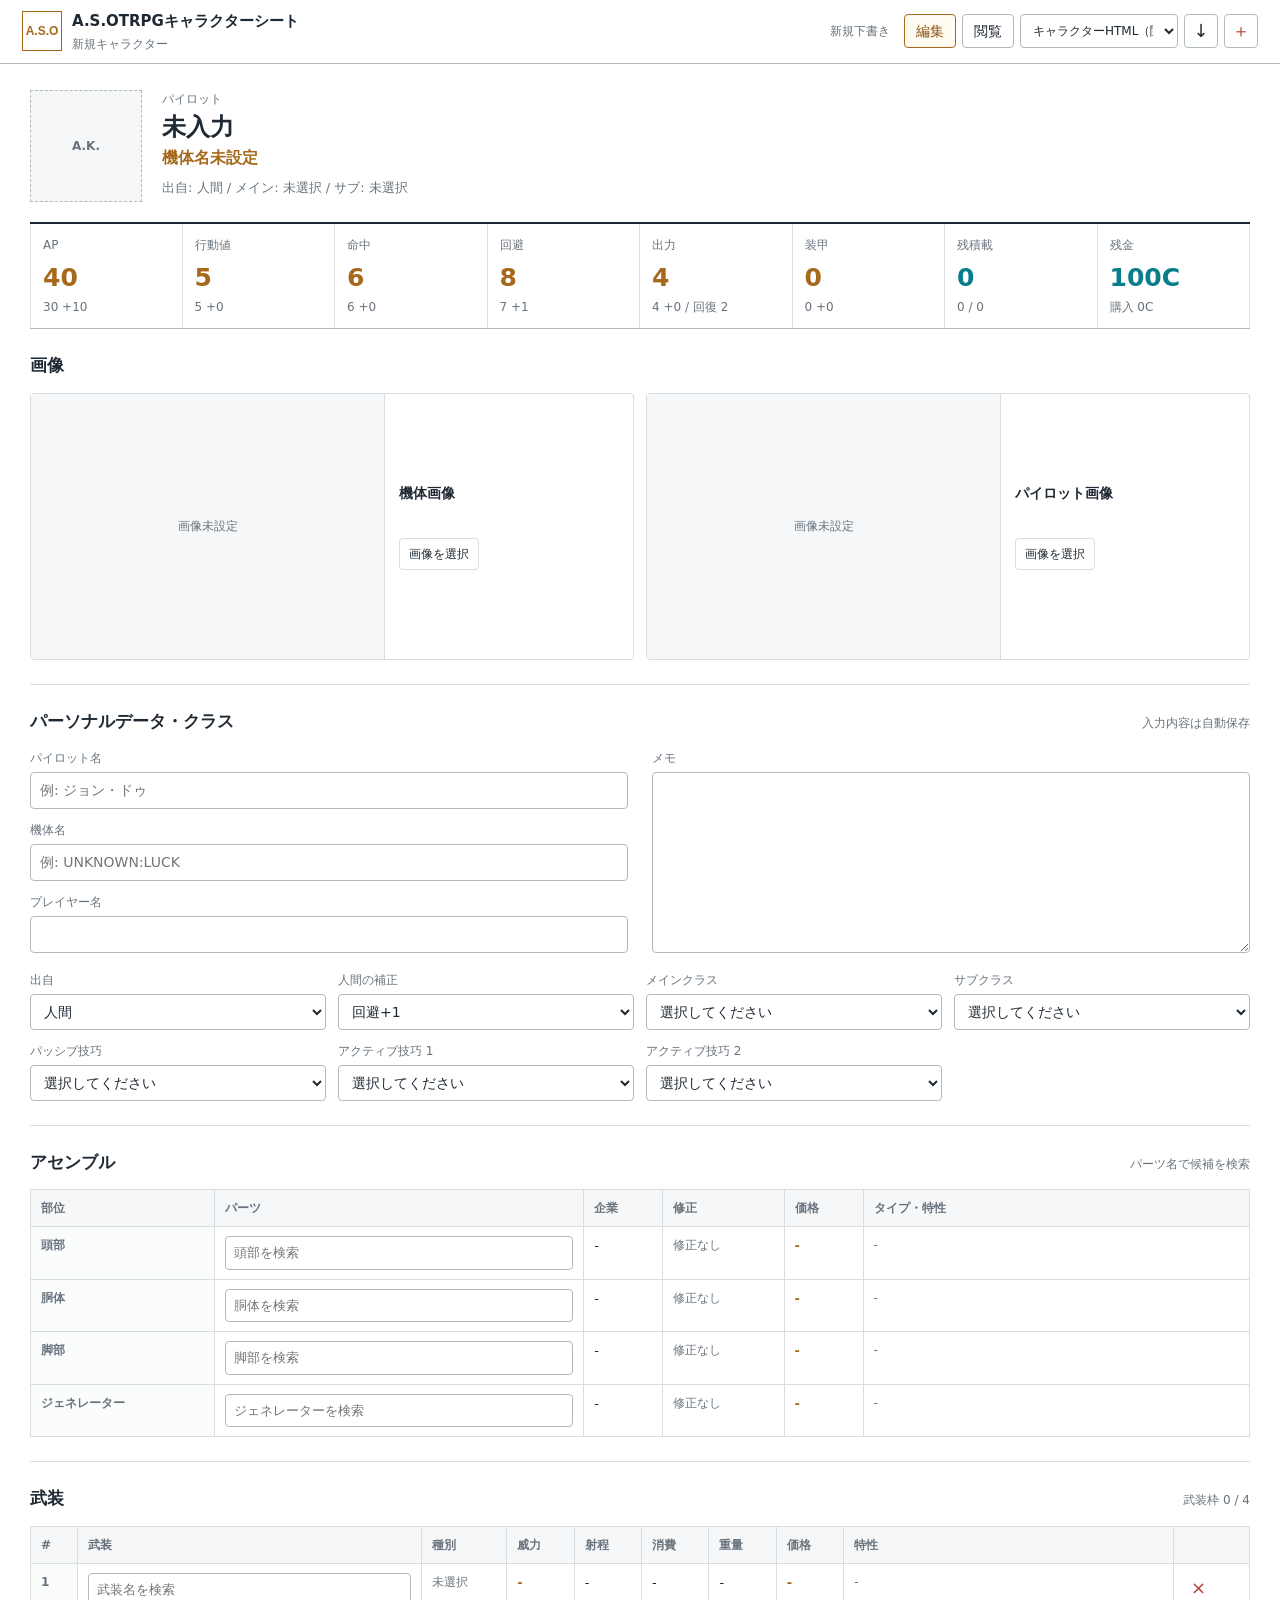
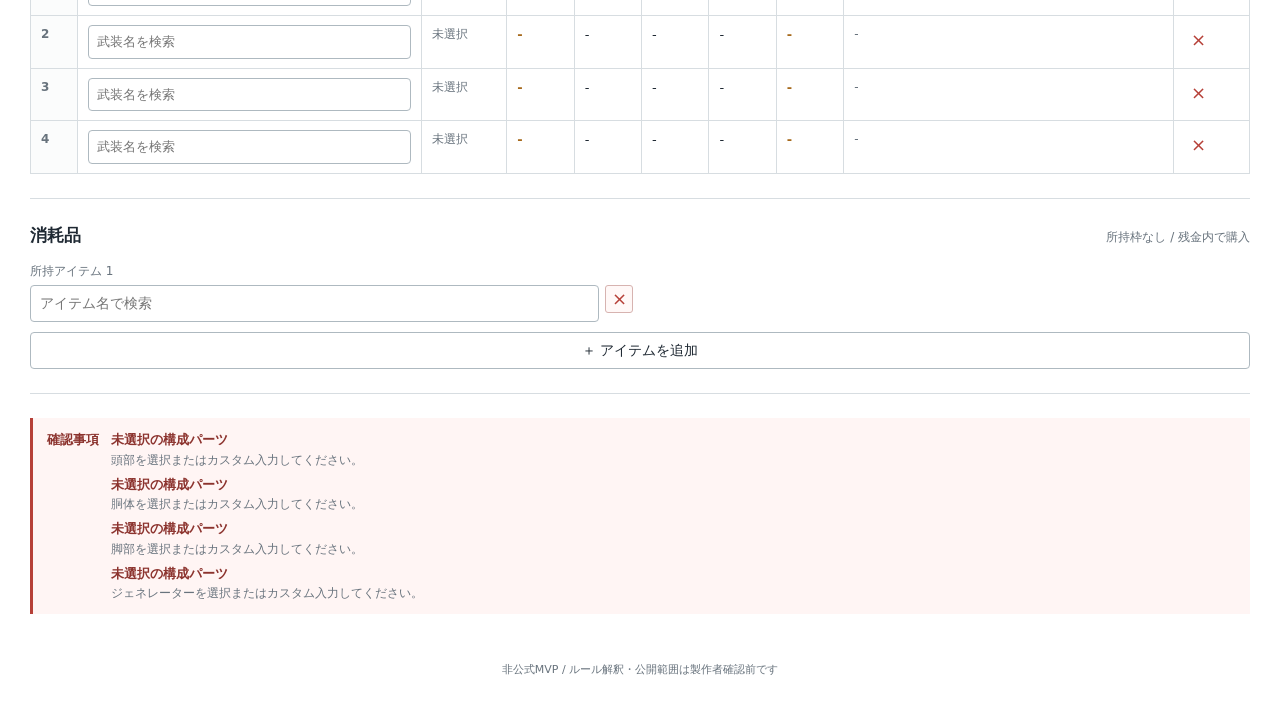
==== commit 8a91173a: "編集用JSONと閲覧用HTMLで分けていたものをHTMLに統合しました。" ====
--- a/cloudflare-pages/index.html
+++ b/cloudflare-pages/index.html
@@ -732,7 +732,7 @@
   </head>
   <body>
     <div id="app"></div>
-    <input id="json-import" type="file" accept="application/json,.json" hidden />
+    <script id="aso-editable-payload" type="application/json"></script>
     <script>
 const dataModule = (() => {
 
@@ -1417,90 +1417,33 @@
 
 const exporterModule = (() => {
 
-function escapeHtml(value) {
-  return String(value ?? "").replace(/[&<>"']/g, (character) => ({
-    "&": "&amp;",
-    "<": "&lt;",
-    ">": "&gt;",
-    "\"": "&quot;",
-    "'": "&#39;",
-  })[character]);
-}
-
-function sharedImageMarkup(images) {
-  const machineImage = images.machine || "";
-  const pilotImage = images.pilot || "";
-  const frontImage = machineImage || pilotImage;
-  if (!frontImage) return "";
-  const hasPair = Boolean(machineImage && pilotImage);
-  const frontLabel = machineImage ? "機体" : "パイロット";
-  const frontFace = '<div class="image-face image-front"><img src="' + escapeHtml(frontImage) + '" alt="' + frontLabel + '画像"><span>' + frontLabel + '</span></div>';
-  const backFace = hasPair ? '<div class="image-face image-back"><img src="' + escapeHtml(pilotImage) + '" alt="パイロット画像"><span>パイロット</span></div>' : "";
-  const toggle = hasPair ? '<button type="button" class="image-toggle" id="image-toggle" aria-pressed="false">切り替え</button>' : "";
-  return '<section class="image-section"><div class="image-card" id="image-card"><div class="image-inner">' + frontFace + backFace + '</div></div>' + toggle + '</section>';
-}
-
-function buildStandaloneHtml({ title, sheetText, images = {}, generatedAt = new Date() }) {
-  const safeTitle = escapeHtml(title || "A.S.OTRPGキャラクターシート");
-  const date = escapeHtml(generatedAt.toLocaleString("ja-JP", { dateStyle: "medium", timeStyle: "short" }));
-  const imageMarkup = sharedImageMarkup(images);
-  return `<!doctype html>
-<html lang="ja">
-<head>
-  <meta charset="utf-8">
-  <meta name="viewport" content="width=device-width, initial-scale=1">
-  <title>A.S.OTRPGキャラクターシート | ${safeTitle}</title>
-  <style>
-    :root { --ink: #19212a; --muted: #5f6874; --line: #cbd3db; --accent: #0c66b4; }
-    * { box-sizing: border-box; }
-    body { margin: 0; background: #edf1f4; color: var(--ink); font: 15px/1.6 system-ui, -apple-system, "Yu Gothic UI", "Meiryo", sans-serif; }
-    main { width: min(980px, calc(100% - 32px)); margin: 32px auto; background: #fff; border: 1px solid var(--line); box-shadow: 0 8px 24px rgb(25 33 42 / 10%); }
-    header { padding: 28px 32px 20px; border-bottom: 4px solid var(--accent); }
-    h1 { margin: 0; font-size: 24px; line-height: 1.3; letter-spacing: 0; }
-    p { margin: 8px 0 0; color: var(--muted); } .character { color: var(--accent); font-size: 18px; font-weight: 700; }
-    .image-section { display: flex; align-items: center; gap: 14px; padding: 24px 32px; border-bottom: 1px solid var(--line); }
-    .image-card { width: min(480px, 100%); perspective: 1200px; }
-    .image-inner { position: relative; width: 100%; aspect-ratio: 4 / 3; transform-style: preserve-3d; transition: transform 460ms ease; }
-    .image-card.is-flipped .image-inner { transform: rotateY(180deg); }
-    .image-face { position: absolute; inset: 0; display: grid; overflow: hidden; place-items: center; border: 1px solid var(--line); border-radius: 4px; background: #f5f7f8; backface-visibility: hidden; }
-    .image-face img { width: 100%; height: 100%; object-fit: contain; }
-    .image-face span { position: absolute; right: 8px; bottom: 8px; padding: 2px 6px; background: rgb(255 255 255 / 86%); font-size: 11px; }
-    .image-back { transform: rotateY(180deg); }
-    .image-toggle { min-height: 36px; padding: 7px 12px; border: 1px solid var(--line); border-radius: 4px; background: #fff; color: var(--ink); cursor: pointer; }
-    .image-toggle:hover { border-color: var(--accent); background: #f3f8fd; }
-    section { padding: 24px 32px; } h2 { margin: 0; font-size: 17px; letter-spacing: 0; }
-    pre { margin: 14px 0 0; padding: 16px; overflow-x: auto; background: #202b35; color: #eef5f8; font: 13px/1.55 ui-monospace, "Cascadia Mono", "Meiryo", monospace; white-space: pre-wrap; }
-    footer { padding: 16px 32px; border-top: 1px solid var(--line); color: var(--muted); font-size: 12px; }
-    @media (max-width: 680px) { body { background: #fff; } main { width: 100%; margin: 0; border: 0; box-shadow: none; } header, section, footer { padding-left: 16px; padding-right: 16px; } }
-    @media (max-width: 680px) { .image-section { align-items: flex-start; flex-direction: column; padding-right: 16px; padding-left: 16px; } }
-    @media (prefers-reduced-motion: reduce) { .image-inner { transition: none; } }
-    @media print { body { background: #fff; } main { width: 100%; margin: 0; border: 0; box-shadow: none; } }
-  </style>
-</head>
-<body>
-  <main>
-    <header>
-      <p>A.S.OTRPGキャラクターシート / 非公式 / 閲覧専用</p>
-      <h1>アサルト・スティール・オンライン</h1>
-      <p class="character">${safeTitle}</p>
-    </header>
-    ${imageMarkup}
-    <section><h2>キャラクターシート</h2><pre>${escapeHtml(sheetText)}</pre></section>
-    <footer>出力日時: ${date}<br>このHTMLは単体で閲覧できます。再編集にはJSONを使用してください。</footer>
-  </main>
-  <script>
-    const imageCard = document.querySelector("#image-card");
-    const imageToggle = document.querySelector("#image-toggle");
-    if (imageCard && imageToggle) imageToggle.addEventListener("click", () => {
-      const flipped = imageCard.classList.toggle("is-flipped");
-      imageToggle.setAttribute("aria-pressed", String(flipped));
-    });
-  <\/script>
-</body>
-</html>`;
-}
-
-return { buildStandaloneHtml };
+function safeJson(value) {
+  return JSON.stringify(value)
+    .replace(/</g, "\\u003c")
+    .replace(/>/g, "\\u003e")
+    .replace(/&/g, "\\u0026")
+    .replace(/\u2028/g, "\\u2028")
+    .replace(/\u2029/g, "\\u2029");
+}
+
+function editablePayloadMarkup(payload) {
+  return `<script id="aso-editable-payload" type="application/json">${safeJson(payload)}<\/script>`;
+}
+
+function buildEditableHtml({ documentHtml, state, images = {}, sheetId, generatedAt = new Date() }) {
+  if (!documentHtml.includes("aso-editable-payload")) throw new Error("Editable HTML template is missing.");
+  const payload = {
+    schemaVersion: 1,
+    sheetId,
+    state: { ...state, exportedAt: generatedAt.toISOString() },
+    images,
+  };
+  const marker = /<script\b(?=[^>]*\bid=["']aso-editable-payload["'])[^>]*>[\s\S]*?<\/script>/i;
+  return documentHtml.replace(marker, editablePayloadMarkup(payload));
+}
+
+
+return { buildEditableHtml };
 })();
 
 const mediaModule = (() => {
@@ -1538,36 +1481,41 @@
   if (!IMAGE_SLOTS.includes(slot)) throw new Error("画像の保存先が不正です。");
 }
 
-async function getStoredImage(slot) {
+function scopedSlot(slot, scope = "") {
+  return scope ? `${scope}:${slot}` : slot;
+}
+
+async function getStoredImage(slot, scope = "") {
   validateSlot(slot);
-  return runRequest("readonly", (store) => store.get(slot));
-}
-
-async function getStoredImages() {
-  const entries = await Promise.all(IMAGE_SLOTS.map(async (slot) => [slot, await getStoredImage(slot)]));
+  return runRequest("readonly", (store) => store.get(scopedSlot(slot, scope)));
+}
+
+async function getStoredImages(scope = "") {
+  const entries = await Promise.all(IMAGE_SLOTS.map(async (slot) => [slot, await getStoredImage(slot, scope)]));
   return Object.fromEntries(entries);
 }
 
-async function saveStoredImage(slot, file) {
+async function saveStoredImage(slot, file, scope = "") {
   validateSlot(slot);
   if (!file?.type?.startsWith("image/")) throw new Error("画像ファイルを選択してください。");
   if (file.size > MAX_IMAGE_BYTES) throw new Error("画像は1枚8MB以下にしてください。");
-  const record = { slot, blob: file, name: file.name, type: file.type, updatedAt: new Date().toISOString() };
+  const storageSlot = scopedSlot(slot, scope);
+  const record = { slot: storageSlot, blob: file, name: file.name, type: file.type, updatedAt: new Date().toISOString() };
   await runRequest("readwrite", (store) => store.put(record));
   return record;
 }
 
-async function removeStoredImage(slot) {
+async function removeStoredImage(slot, scope = "") {
   validateSlot(slot);
-  await runRequest("readwrite", (store) => store.delete(slot));
-}
-
-async function clearStoredImages() {
-  await runRequest("readwrite", (store) => store.clear());
+  await runRequest("readwrite", (store) => store.delete(scopedSlot(slot, scope)));
+}
+
+async function clearStoredImages(scope = "") {
+  await Promise.all(IMAGE_SLOTS.map((slot) => removeStoredImage(slot, scope)));
 }
 
 function imageRecordToUrl(record) {
-  return record?.blob ? URL.createObjectURL(record.blob) : "";
+  return record?.dataUrl || (record?.blob ? URL.createObjectURL(record.blob) : "");
 }
 
 function blobToDataUrl(blob) {
@@ -1579,8 +1527,8 @@
   });
 }
 
-async function getEmbeddedImages() {
-  const images = await getStoredImages();
+async function getEmbeddedImages(scope = "") {
+  const images = await getStoredImages(scope);
   const entries = await Promise.all(IMAGE_SLOTS.map(async (slot) => [slot, images[slot]?.blob ? await blobToDataUrl(images[slot].blob) : ""]));
   return Object.fromEntries(entries);
 }
@@ -1592,25 +1540,45 @@
 const { BASE_STATS, STARTING_CREDITS, origins, classes, parts, weapons, consumables, SLOT_LABELS, CATEGORY_LABELS, findById, findPart, findWeapon, findConsumable, findClass, findOrigin, allClassTechniques } = dataModule;
 const { createDefaultState, hydrateState, resolvePart, resolveWeapon, resolveConsumable, calculate, buildSheetText, exportFilename, searchText } = logicModule;
 const { buildCocofoliaCharacter } = cocofoliaModule;
-const { buildStandaloneHtml } = exporterModule;
+const { buildEditableHtml } = exporterModule;
 const { getStoredImage, getStoredImages, saveStoredImage, removeStoredImage, clearStoredImages, imageRecordToUrl, getEmbeddedImages } = mediaModule;
 
 const app = document.querySelector("#app");
-const importInput = document.querySelector("#json-import");
-const STORAGE_KEY = "aso-character-sheet-draft-v1";
+const editablePayload = readEditablePayload();
+const imageStorageScope = editablePayload?.sheetId ? `sheet:${editablePayload.sheetId}` : "";
+const STORAGE_KEY = imageStorageScope ? `aso-character-sheet-draft-v1:${imageStorageScope}` : "aso-character-sheet-draft-v1";
+const embeddedImages = editablePayload?.images ?? {};
+const removedImageSlots = new Set();
 let mode = "edit";
-let exportFormat = "json";
+let exportFormat = "html";
 let state = loadDraft();
 let isImageFlipped = false;
 const imageRecords = { machine: null, pilot: null };
 const imageUrls = { machine: "", pilot: "" };
 
+function readEditablePayload() {
+  const payloadElement = document.querySelector("#aso-editable-payload");
+  const text = payloadElement?.textContent?.trim();
+  if (!text) return null;
+  try {
+    const payload = JSON.parse(text);
+    if (!payload || typeof payload !== "object" || !payload.state) return null;
+    return payload;
+  } catch {
+    return null;
+  }
+}
+
+function defaultOrEmbeddedState() {
+  return editablePayload?.state ? hydrateState(editablePayload.state) : createDefaultState();
+}
+
 function loadDraft() {
   try {
     const saved = localStorage.getItem(STORAGE_KEY);
-    return saved ? hydrateState(JSON.parse(saved)) : createDefaultState();
+    return saved ? hydrateState(JSON.parse(saved)) : defaultOrEmbeddedState();
   } catch {
-    return createDefaultState();
+    return defaultOrEmbeddedState();
   }
 }
 
@@ -1627,7 +1595,7 @@
 }
 
 function setImageRecord(slot, record) {
-  if (imageUrls[slot]) URL.revokeObjectURL(imageUrls[slot]);
+  if (imageUrls[slot]?.startsWith("blob:")) URL.revokeObjectURL(imageUrls[slot]);
   imageRecords[slot] = record ?? null;
   imageUrls[slot] = imageRecordToUrl(record);
 }
@@ -1638,33 +1606,44 @@
   isImageFlipped = false;
 }
 
+function embeddedImageRecord(slot) {
+  const dataUrl = embeddedImages[slot];
+  return dataUrl && !removedImageSlots.has(slot) ? { slot, dataUrl, name: "embedded-image" } : null;
+}
+
 async function loadStoredImages() {
   try {
-    const storedImages = await getStoredImages();
-    setImageRecord("machine", storedImages.machine);
-    setImageRecord("pilot", storedImages.pilot);
+    const storedImages = await getStoredImages(imageStorageScope);
+    setImageRecord("machine", storedImages.machine ?? embeddedImageRecord("machine"));
+    setImageRecord("pilot", storedImages.pilot ?? embeddedImageRecord("pilot"));
     render();
   } catch {
-    resetImageState();
+    setImageRecord("machine", embeddedImageRecord("machine"));
+    setImageRecord("pilot", embeddedImageRecord("pilot"));
+    render();
   }
 }
 
 async function replaceImage(slot, file) {
-  const record = await saveStoredImage(slot, file);
+  const record = await saveStoredImage(slot, file, imageStorageScope);
   setImageRecord(slot, record);
+  removedImageSlots.delete(slot);
   isImageFlipped = false;
   render();
 }
 
 async function removeImage(slot) {
-  await removeStoredImage(slot);
+  await removeStoredImage(slot, imageStorageScope);
+  removedImageSlots.add(slot);
   setImageRecord(slot, null);
   isImageFlipped = false;
   render();
 }
 
 async function removeAllImages() {
-  await clearStoredImages();
+  await clearStoredImages(imageStorageScope);
+  removedImageSlots.add("machine");
+  removedImageSlots.add("pilot");
   resetImageState();
 }
 
@@ -1701,8 +1680,7 @@
         <span id="save-indicator" class="save-indicator">${state.updatedAt ? "下書き保存済み" : "新規下書き"}</span>
         <button class="mode-button ${mode === "edit" ? "active" : ""}" type="button" data-action="switch-mode" data-mode="edit">編集</button>
         <button class="mode-button ${mode === "view" ? "active" : ""}" type="button" data-action="switch-mode" data-mode="view">閲覧</button>
-        <button class="icon-button" type="button" data-action="import-json" title="JSONを読み込む" aria-label="JSONを読み込む">↥</button>
-        <label class="export-picker"><span class="sr-only">書き出し形式</span><select class="export-select" data-export-format aria-label="書き出し形式">${exportFormatOption("template", "テンプレート（.txt）")}${exportFormatOption("html", "共有用HTML（.html）")}${exportFormatOption("json", "JSON（再編集用）")}${exportFormatOption("cocofolia", "ココフォリア用JSON（コピー）")}</select></label>
+        <label class="export-picker"><span class="sr-only">書き出し形式</span><select class="export-select" data-export-format aria-label="書き出し形式">${exportFormatOption("html", "キャラクターHTML（閲覧・再編集）")}${exportFormatOption("template", "テンプレート（.txt）")}${exportFormatOption("cocofolia", "ココフォリア用JSON（コピー）")}</select></label>
         <button class="icon-button" type="button" data-action="export-selected" title="${cocofoliaExport ? "ココフォリア用JSONをコピー" : "選択した形式で書き出す"}" aria-label="${cocofoliaExport ? "ココフォリア用JSONをコピー" : "選択した形式で書き出す"}">${cocofoliaExport ? "⧉" : "↓"}</button>
         <button class="icon-button danger" type="button" data-action="new-sheet" title="新しいシートを作る" aria-label="新しいシートを作る">＋</button>
       </div>
@@ -2001,33 +1979,52 @@
   return exportFilename(state).replace(/\.json$/, `.${extension}`);
 }
 
-function exportJson() {
-  downloadFile(JSON.stringify({ ...state, exportedAt: new Date().toISOString() }, null, 2), "application/json", exportFilename(state));
-}
 
 function exportTemplate() {
   downloadFile(`\uFEFF${buildSheetText(state)}`, "text/plain;charset=utf-8", sharedFilename("txt"));
 }
 
+function createSheetId() {
+  if (globalThis.crypto?.randomUUID) return globalThis.crypto.randomUUID();
+  return `aso-${Date.now()}-${Math.random().toString(36).slice(2, 10)}`;
+}
+
+function currentStandaloneDocument() {
+  const moduleEntry = document.querySelector('script[type="module"][src]');
+  return moduleEntry ? null : `<!doctype html>\n${document.documentElement.outerHTML}`;
+}
+
+async function editableTemplateDocument() {
+  const currentDocument = currentStandaloneDocument();
+  if (currentDocument) return currentDocument;
+  const response = await fetch("./editable-template.html", { cache: "no-store" });
+  if (!response.ok) throw new Error("編集用HTMLテンプレートを読み込めませんでした。");
+  return response.text();
+}
+
+async function imagesForEditableHtml() {
+  const storedImages = await getEmbeddedImages(imageStorageScope);
+  return {
+    machine: storedImages.machine || (!removedImageSlots.has("machine") ? embeddedImages.machine || imageRecords.machine?.dataUrl || "" : ""),
+    pilot: storedImages.pilot || (!removedImageSlots.has("pilot") ? embeddedImages.pilot || imageRecords.pilot?.dataUrl || "" : ""),
+  };
+}
+
 async function exportHtml() {
-  const sheetText = buildSheetText(state);
-  const title = state.meta.pilotName.trim() || state.meta.machineName.trim() || "無名パイロット";
-  const images = await getEmbeddedImages();
-  downloadFile(buildStandaloneHtml({ title, sheetText, images }), "text/html;charset=utf-8", sharedFilename("html"));
+  const [documentHtml, images] = await Promise.all([editableTemplateDocument(), imagesForEditableHtml()]);
+  const sheetId = editablePayload?.sheetId || createSheetId();
+  const html = buildEditableHtml({ documentHtml, state, images, sheetId });
+  downloadFile(html, "text/html;charset=utf-8", sharedFilename("html"));
 }
 
 async function exportSelected() {
   if (exportFormat === "cocofolia") { copyCocofoliaJson(); return; }
   if (exportFormat === "template") { exportTemplate(); return; }
-  if (exportFormat === "html") {
-    try {
-      await exportHtml();
-    } catch {
-      window.alert("共有用HTMLへ画像を埋め込めませんでした。");
-    }
-    return;
-  }
-  exportJson();
+  try {
+    await exportHtml();
+  } catch {
+    window.alert("キャラクターHTMLを書き出せませんでした。");
+  }
 }
 
 async function handleAction(event) {
@@ -2049,9 +2046,8 @@
   }
   if (action === "copy-text") { copyText(); return; }
   if (action === "export-selected") { await exportSelected(); return; }
-  if (action === "import-json") { importInput.click(); return; }
   if (action === "new-sheet") {
-    if (window.confirm("現在の下書きを新しい空のシートに置き換えます。JSONを書き出していない内容は戻せません。続けますか？")) {
+    if (window.confirm("現在の下書きを新しい空のシートに置き換えます。HTMLを書き出していない内容は戻せません。続けますか？")) {
       state = createDefaultState();
       try { await removeAllImages(); } catch { resetImageState(); }
       saveDraft();
@@ -2061,21 +2057,6 @@
   }
 }
 
-importInput.addEventListener("change", async () => {
-  const [file] = importInput.files;
-  if (!file) return;
-  try {
-    state = hydrateState(JSON.parse(await file.text()));
-    try { await removeAllImages(); } catch { resetImageState(); }
-    saveDraft();
-    mode = "edit";
-    render();
-  } catch {
-    window.alert("JSONを読み込めませんでした。A.S.OTRPGキャラクターシートのJSONか確認してください。");
-  } finally {
-    importInput.value = "";
-  }
-});
 
 render();
 
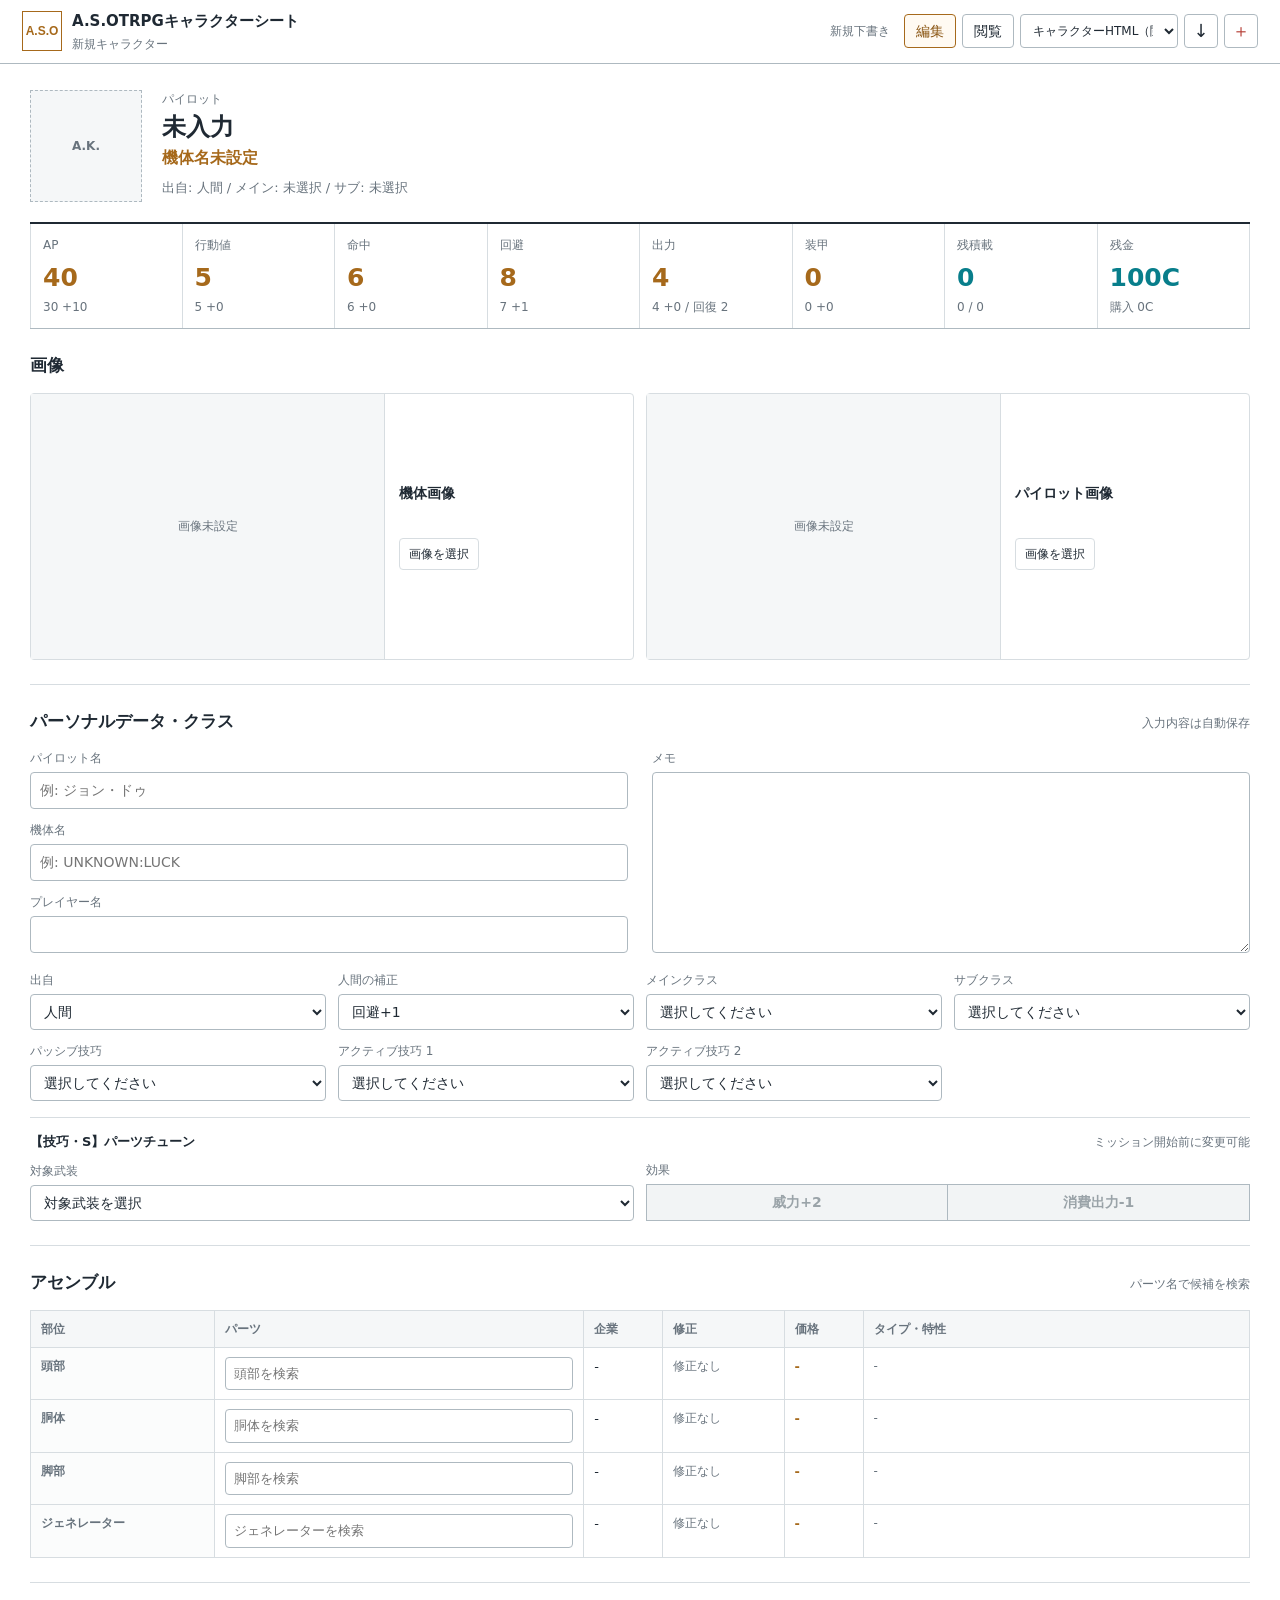
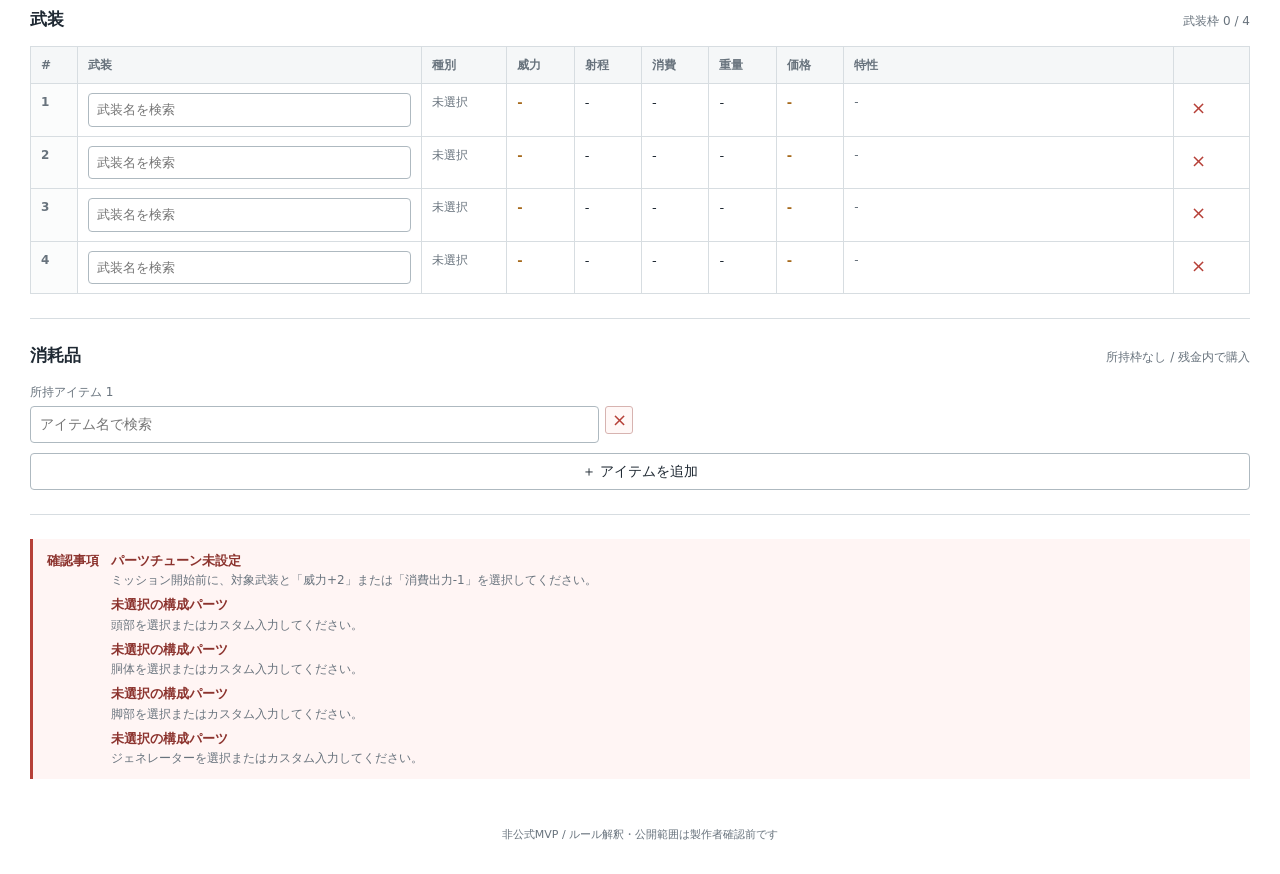
==== commit 6c58749a: "人間のパーツチューン設定を追加" ====
--- a/cloudflare-pages/index.html
+++ b/cloudflare-pages/index.html
@@ -384,9 +384,19 @@
   box-shadow: 0 0 0 2px rgb(8 126 139 / 14%);
 }
 .wireframe-layout .muted-field {
-  border-color: #aeb9c0;
+  padding: 0;
+  border: 0;
+  background: transparent;
+  color: var(--ink);
+}
+.wireframe-layout .muted-field b {
+  display: flex;
+  min-height: 36px;
+  align-items: center;
+  padding: 7px 9px;
+  border: 1px solid #aeb9c0;
+  border-radius: 4px;
   background: #f5f7f8;
-  color: var(--ink);
 }
 .wireframe-layout .technique-grid {
   grid-template-columns: repeat(2, minmax(0, 1fr));
@@ -395,6 +405,49 @@
   border-color: var(--line);
 }
 .wireframe-layout .technique-grid .field-wide { grid-column: span 2; }
+.wireframe-layout .part-tune-panel {
+  grid-column: 1 / -1;
+  margin-top: 4px;
+  padding-top: 14px;
+  border-top: 1px solid var(--line);
+}
+.wireframe-layout .part-tune-heading {
+  display: flex;
+  justify-content: space-between;
+  align-items: baseline;
+  gap: 12px;
+  margin-bottom: 10px;
+}
+.wireframe-layout .part-tune-heading b { color: var(--ink); font-size: 13px; }
+.wireframe-layout .part-tune-heading span { color: var(--muted); font-size: 12px; }
+.wireframe-layout .part-tune-controls {
+  display: grid;
+  grid-template-columns: repeat(2, minmax(0, 1fr));
+  gap: 12px;
+  align-items: end;
+}
+.wireframe-layout .part-tune-options {
+  display: grid;
+  grid-template-columns: repeat(2, minmax(0, 1fr));
+  min-height: 36px;
+}
+.wireframe-layout .part-tune-option {
+  min-width: 0;
+  padding: 7px 9px;
+  border: 1px solid #aeb9c0;
+  border-radius: 0;
+  background: #fff;
+  color: var(--ink);
+  font-weight: 700;
+}
+.wireframe-layout .part-tune-option + .part-tune-option { border-left: 0; }
+.wireframe-layout .part-tune-option:hover:not(:disabled) { border-color: var(--cyan); background: #effafa; }
+.wireframe-layout .part-tune-option.active { border-color: var(--cyan); background: #e1f3f4; color: var(--accent-strong); }
+.wireframe-layout .part-tune-option:disabled {
+  cursor: not-allowed;
+  background: #f2f4f5;
+  color: #9aa3a8;
+}
 
 .wireframe-layout .profile-memo-layout {
   display: grid;
@@ -709,6 +762,7 @@
   .inline-stat:nth-child(odd) { border-left: 1px solid var(--line); }
   .wireframe-layout .form-grid,
   .wireframe-layout .profile-memo-layout,
+  .wireframe-layout .part-tune-controls,
   .wireframe-layout .image-editor-grid,
   .wireframe-layout .build-grid,
   .wireframe-layout .technique-grid,
@@ -984,6 +1038,7 @@
     origin: "human",
     humanBonus: "evade",
     classes: { main: "", sub: "", vanguardBonus: "evade" },
+    partTune: { weaponIndex: "", effect: "" },
     parts: Object.fromEntries(PART_SLOTS.map((slot) => [slot, { id: "", custom: customPart() }])),
     weapons: Array.from({ length: 4 }, () => ({ id: "", custom: customWeapon() })),
     consumables: [{ id: "", custom: customConsumable() }],
@@ -1001,6 +1056,12 @@
   state.origin = typeof candidate.origin === "string" ? candidate.origin : base.origin;
   state.humanBonus = candidate.humanBonus === "hit" ? "hit" : "evade";
   state.classes = { ...base.classes, ...(candidate.classes ?? {}) };
+  const partTune = candidate.partTune ?? {};
+  const weaponIndex = String(partTune.weaponIndex ?? "");
+  state.partTune = {
+    weaponIndex: ["0", "1", "2", "3"].includes(weaponIndex) ? weaponIndex : "",
+    effect: ["power", "output"].includes(partTune.effect) ? partTune.effect : "",
+  };
   for (const slot of PART_SLOTS) {
     const source = candidate.parts?.[slot] ?? {};
     state.parts[slot] = { id: typeof source.id === "string" ? source.id : "", custom: { ...customPart(), ...(source.custom ?? {}) } };
@@ -1160,7 +1221,13 @@
   const totalWeight = equippedWeapons.reduce((sum, item) => sum + (item.weight ?? 0), 0);
   const hasUnknownWeight = equippedWeapons.some((item) => item.weight === null);
   const remainingLoad = stats.load - totalWeight;
-  const damageBonusFor = (item) => {
+  const tuneIndex = Number.parseInt(state.partTune?.weaponIndex, 10);
+  const tuneEffect = state.partTune?.effect ?? "";
+  const tuneTarget = Number.isInteger(tuneIndex) ? resolvedWeapons[tuneIndex] : null;
+  const tuneIsHuman = origin.id === "human";
+  const tuneOutputAllowed = tuneTarget && num(tuneTarget.output) !== null && num(tuneTarget.output) > 1;
+  const tuneApplied = Boolean(tuneIsHuman && tuneTarget && (tuneEffect === "power" || (tuneEffect === "output" && tuneOutputAllowed)));
+  const damageBonusFor = (item, index) => {
     let amount = 0;
     if (mainClass?.id === "assaulter") amount += 2;
     if (resolvedParts.legs?.id === "legs-yamato" && item.category === "melee") amount += 2;
@@ -1168,9 +1235,24 @@
     if (equippedWeapons.some((weapon) => weapon.id === "weapon-ammo-box") && item.attribute === "実弾") amount += 1;
     if (hasTechnique(state, "class-assaulter-rapid") && state.techniques.choices["class-assaulter-rapid"] === "short") amount += 2;
     if (hasTechnique(state, "class-assaulter-rapid") && state.techniques.choices["class-assaulter-rapid"] === "long") amount += 1;
+    if (tuneApplied && tuneEffect === "power" && index === tuneIndex) amount += 2;
     return amount;
   };
-  const weaponsWithBonuses = resolvedWeapons.map((item) => item ? { ...item, damageBonus: damageBonusFor(item) } : null);
+  const weaponsWithBonuses = resolvedWeapons.map((item, index) => item ? {
+    ...item,
+    baseOutput: item.output,
+    output: tuneApplied && tuneEffect === "output" && index === tuneIndex ? num(item.output) - 1 : item.output,
+    damageBonus: damageBonusFor(item, index),
+    partTuneEffect: tuneApplied && index === tuneIndex ? tuneEffect : "",
+  } : null);
+
+  if (tuneIsHuman && (!state.partTune?.weaponIndex || !tuneEffect)) {
+    addWarning(warnings, "part-tune-missing", "パーツチューン未設定", "ミッション開始前に、対象武装と「威力+2」または「消費出力-1」を選択してください。");
+  } else if (tuneIsHuman && !tuneTarget) {
+    addWarning(warnings, "part-tune-target", "パーツチューン対象が未装備", "対象にした武装枠へ武装を装備するか、別の武装を選択してください。");
+  } else if (tuneIsHuman && tuneEffect === "output" && !tuneOutputAllowed) {
+    addWarning(warnings, "part-tune-output", "パーツチューンを適用できません", "消費出力は0にできません。消費出力が2以上の武装を選ぶか、「威力+2」を選択してください。");
+  }
 
   if (mainClass && subClass && mainClass.id === subClass.id) addWarning(warnings, "same-class", "メインとサブが同一クラス", "同一クラス選択の可否は製作者未確認です。現状は保存できます。 ");
   for (const slot of PART_SLOTS) if (!resolvedParts[slot]) addWarning(warnings, `missing-${slot}`, "未選択の構成パーツ", `${SLOT_LABELS[slot]}を選択またはカスタム入力してください。`);
@@ -1224,6 +1306,7 @@
     origin, mainClass, subClass, parts: resolvedParts, weapons: weaponsWithBonuses, consumables: resolvedConsumables,
     stats, statAdjustments, breakdown, outputRecovery, categoryCounts, limits, totalWeight, remainingLoad,
     totalCost, remainingCredits, warnings, notices, selectedClassTechniques, selectedTechniqueIds: selectedTechniqueIds(state), formatSigned,
+    partTune: { weaponIndex: Number.isInteger(tuneIndex) ? tuneIndex : null, effect: tuneEffect, target: tuneTarget, applied: tuneApplied },
   };
 }
 
@@ -1269,7 +1352,12 @@
   });
   lines.push("");
   lines.push("■ 所持【技巧】");
-  for (const item of result.origin.techniques) lines.push(`・【技巧・${item.strength}】『${item.name}』 ${item.description}`);
+  for (const item of result.origin.techniques) {
+    lines.push(`・【技巧・${item.strength}】『${item.name}』 ${item.description}`);
+    if (item.id === "origin-human-tune" && result.partTune.applied) {
+      lines.push(`  選択: 『${result.partTune.target.name}』 / ${result.partTune.effect === "power" ? "威力+2" : "消費出力-1"}`);
+    }
+  }
   for (const item of result.selectedClassTechniques) {
     const choice = item.options?.find((option) => option.id === state.techniques.choices[item.id]);
     lines.push(`・【技巧・${item.strength}】『${item.name}』 タイミング:${item.timing}`);
@@ -1338,6 +1426,9 @@
     const choice = item.options?.find((option) => option.id === state.techniques.choices[item.id]);
     lines.push("【" + item.timing + "】『" + item.name + "』");
     lines.push(item.description + (choice ? " 選択: " + choice.label : ""));
+    if (item.id === "origin-human-tune" && result.partTune.applied) {
+      lines.push("選択: 『" + result.partTune.target.name + "』 / " + (result.partTune.effect === "power" ? "威力+2" : "消費出力-1"));
+    }
   }
   return lines;
 }
@@ -1442,7 +1533,6 @@
   return documentHtml.replace(marker, editablePayloadMarkup(payload));
 }
 
-
 return { buildEditableHtml };
 })();
 
@@ -1845,7 +1935,8 @@
 function renderView(result) {
   const techniqueCards = [...result.origin.techniques, ...result.selectedClassTechniques].map((item) => {
     const choice = item.options?.find((option) => option.id === state.techniques.choices[item.id]);
-    return `<article class="technique-card ${item.strength === "W" ? "weakness" : ""}"><span>技巧・${item.strength} / ${escapeHtml(item.timing)}</span><h3>『${escapeHtml(item.name)}』</h3><p>${escapeHtml(item.description)}</p>${choice ? `<b>選択: ${escapeHtml(choice.label)}</b>` : ""}</article>`;
+    const tuneChoice = item.id === "origin-human-tune" && result.partTune.applied ? `『${result.partTune.target.name}』 / ${result.partTune.effect === "power" ? "威力+2" : "消費出力-1"}` : "";
+    return `<article class="technique-card ${item.strength === "W" ? "weakness" : ""}"><span>技巧・${item.strength} / ${escapeHtml(item.timing)}</span><h3>『${escapeHtml(item.name)}』</h3><p>${escapeHtml(item.description)}</p>${choice ? `<b>選択: ${escapeHtml(choice.label)}</b>` : ""}${tuneChoice ? `<b>選択: ${escapeHtml(tuneChoice)}</b>` : ""}</article>`;
   }).join("");
   const itemRows = result.consumables.filter(Boolean).map((item) => `<li><b>${escapeHtml(item.name)}</b><span>${item.price ?? "未設定"}C / ${escapeHtml(item.effect)}</span></li>`).join("") || "<li><span>なし</span></li>";
   const warnings = result.warnings.length ? result.warnings.map((warning) => `<li><b>${escapeHtml(warning.title)}</b><span>${escapeHtml(warning.detail)}</span></li>`).join("") : "<li class=\"good\"><b>判定上の警告はありません</b></li>";
@@ -1893,6 +1984,13 @@
   if (kind === "consumable") { state.consumables[Number(key)].id = id; state.consumables[Number(key)].custom.name = ""; }
   saveDraft();
   render();
+}
+
+function chooseComboButton(button) {
+  const action = button.dataset.action ?? "";
+  if (!action.startsWith("choose-")) return false;
+  selectCombo(action.replace("choose-", ""), button.dataset.key, button.dataset.id);
+  return true;
 }
 
 function bindEvents() {
@@ -1908,8 +2006,19 @@
   document.querySelectorAll("[data-combo-kind]").forEach((input) => {
     input.addEventListener("input", () => { updateComboCustom(input.dataset.comboKind, input.dataset.key, input.value); updateComboSuggestions(input); });
     input.addEventListener("focus", () => updateComboSuggestions(input));
+    input.addEventListener("keydown", (event) => {
+      if (event.key !== "Enter") return;
+      const firstVisibleSuggestion = [...input.closest(".combo-wrap").querySelectorAll(".suggestion")].find((button) => !button.hidden);
+      if (!firstVisibleSuggestion) return;
+      event.preventDefault();
+      chooseComboButton(firstVisibleSuggestion);
+    });
     input.addEventListener("blur", () => window.setTimeout(() => input.closest(".combo-wrap")?.classList.remove("is-open"), 120));
   });
+  document.querySelectorAll(".suggestion").forEach((button) => button.addEventListener("pointerdown", (event) => {
+    event.preventDefault();
+    chooseComboButton(button);
+  }));
   document.querySelectorAll("[data-export-format]").forEach((select) => select.addEventListener("change", () => { exportFormat = select.value; render(); }));
   document.querySelectorAll("[data-image-upload]").forEach((input) => input.addEventListener("change", async () => {
     const [file] = input.files ?? [];
@@ -2032,7 +2141,8 @@
   const action = button.dataset.action;
   if (action === "switch-mode") { mode = button.dataset.mode; render(); return; }
   if (action === "flip-images") { isImageFlipped = !isImageFlipped; render(); return; }
-  if (action.startsWith("choose-")) { selectCombo(action.replace("choose-", ""), button.dataset.key, button.dataset.id); return; }
+  if (action.startsWith("choose-")) { chooseComboButton(button); return; }
+  if (action === "set-part-tune-effect") { state.partTune.effect = button.dataset.effect; saveDraft(); render(); return; }
   if (action === "clear-weapon") { state.weapons[Number(button.dataset.index)] = createDefaultState().weapons[0]; saveDraft(); render(); return; }
   if (action === "add-consumable") { state.consumables.push(createDefaultState().consumables[0]); saveDraft(); render(); return; }
   if (action === "remove-consumable") { state.consumables.splice(Number(button.dataset.index), 1); saveDraft(); render(); return; }
@@ -2115,19 +2225,21 @@
   return section("アセンブル", body, { meta: "パーツ名で候補を検索" });
 }
 
-function wireframeWeaponRow(index) {
+function wireframeWeaponRow(index, calculatedItem) {
   const entry = getWeaponEntry(index);
-  const item = entry.id ? findWeapon(entry.id) : null;
+  const sourceItem = entry.id ? findWeapon(entry.id) : null;
+  const item = calculatedItem ?? sourceItem;
   const custom = entry.custom;
   const type = item ? CATEGORY_LABELS[item.category] + " / " + item.type : custom.name ? (CATEGORY_LABELS[custom.category] ?? custom.category) + (custom.type ? " / " + custom.type : "") : "未選択";
   const power = item ? String(item.power) + (item.damageBonus ? " + " + item.damageBonus : "") : wireframeValue(custom.power);
-  const traits = [item?.attribute ?? custom.attribute, item?.traits ?? custom.traits].filter(Boolean).join(" / ") || "-";
-  const customDetails = item || !custom.name ? "" : selectedWeaponInfo(index);
+  const tuneLabel = item?.partTuneEffect === "power" ? "チューン: 威力+2" : item?.partTuneEffect === "output" ? "チューン: 消費出力-1" : "";
+  const traits = [item?.attribute ?? custom.attribute, item?.traits ?? custom.traits, tuneLabel].filter(Boolean).join(" / ") || "-";
+  const customDetails = sourceItem || !custom.name ? "" : selectedWeaponInfo(index);
   return '<tr><th scope="row">' + (index + 1) + '</th><td class="weapon-name">' + wireframeCombo({ kind: "weapon", key: String(index), value: weaponDisplay(index), label: "武装 " + (index + 1), placeholder: "武装名を検索", entries: weapons, compact: true }) + customDetails + '</td><td class="compact">' + escapeHtml(type) + '</td><td class="number">' + escapeHtml(power) + '</td><td>' + escapeHtml(wireframeValue(item?.range ?? custom.range)) + '</td><td>' + escapeHtml(wireframeValue(item?.output ?? custom.output)) + '</td><td>' + escapeHtml(wireframeValue(item?.weight ?? custom.weight)) + '</td><td class="number">' + escapeHtml(wireframePrice(item?.price ?? custom.price)) + '</td><td class="traits">' + escapeHtml(traits) + '</td><td><button type="button" class="remove-row table-remove" data-action="clear-weapon" data-index="' + index + '" title="この武装枠を空にする" aria-label="武装 ' + (index + 1) + ' を外す">×</button></td></tr>';
 }
 
 function wireframeWeaponEditor(result = calculate(state)) {
-  const rows = state.weapons.map((_, index) => wireframeWeaponRow(index)).join("");
+  const rows = state.weapons.map((_, index) => wireframeWeaponRow(index, result.weapons[index])).join("");
   const equippedCount = result.weapons.filter(Boolean).length;
   const restrictedNames = result.weapons.filter((item) => item?.flags?.includes("reduces-light")).map((item) => item.name);
   const meta = restrictedNames.length
@@ -2163,7 +2275,28 @@
   return '<dl class="inline-stats">' + cards.join("") + '</dl>';
 }
 
-function wireframePersonalClassEditor() {
+function wireframePartTuneControls(result) {
+  if (state.origin !== "human") return "";
+  const weaponChoices = [
+    { value: "", label: "対象武装を選択" },
+    ...result.weapons.map((item, index) => item ? { value: String(index), label: (index + 1) + ". " + item.name } : null).filter(Boolean),
+  ];
+  const target = result.partTune.target;
+  const targetOutput = Number(target?.output);
+  const outputDisabled = !target || !Number.isFinite(targetOutput) || targetOutput <= 1;
+  const effect = state.partTune.effect;
+  const effectButton = (value, label, disabled) => '<button type="button" class="part-tune-option' + (effect === value ? ' active' : '') + '" data-action="set-part-tune-effect" data-effect="' + value + '" aria-pressed="' + String(effect === value) + '"' + (disabled ? ' disabled' : '') + '>' + label + '</button>';
+  return '<div class="part-tune-panel">' +
+    '<div class="part-tune-heading"><b>【技巧・S】パーツチューン</b><span>ミッション開始前に変更可能</span></div>' +
+    '<div class="part-tune-controls">' +
+      selectField("対象武装", "partTune.weaponIndex", state.partTune.weaponIndex, weaponChoices) +
+      '<div class="field"><span>効果</span><div class="part-tune-options" role="group" aria-label="パーツチューンの効果">' +
+        effectButton("power", "威力+2", !target) + effectButton("output", "消費出力-1", outputDisabled) +
+      '</div></div>' +
+    '</div></div>';
+}
+
+function wireframePersonalClassEditor(result = calculate(state)) {
   const classChoices = [{ value: "", label: "選択してください" }, ...classes.map((item) => ({ value: item.id, label: item.name }))];
   const passive = techniqueOptions("パッシブ");
   const active = techniqueOptions("アクティブ");
@@ -2193,6 +2326,7 @@
       techniqueSelect("アクティブ技巧 2", "techniques.active.1", state.techniques.active[1], active, { wide: false }) +
       vanguardSlot +
       techniqueChoiceInputs() +
+      wireframePartTuneControls(result) +
   '</div>';
   return section("パーソナルデータ・クラス", body, { meta: "入力内容は自動保存" });
 }
@@ -2206,7 +2340,7 @@
 }
 
 function wireframeRenderEdit(result) {
-  return '<main class="app-layout wireframe-layout">' + wireframeIdentity(result) + wireframeStats(result) + '<div class="editor-column">' + wireframePersonalClassEditor() + wireframePartsEditor() + wireframeWeaponEditor(result) + consumableEditor() + wireframeConfirmation(result) + '</div></main>';
+  return '<main class="app-layout wireframe-layout">' + wireframeIdentity(result) + wireframeStats(result) + '<div class="editor-column">' + wireframePersonalClassEditor(result) + wireframePartsEditor() + wireframeWeaponEditor(result) + consumableEditor() + wireframeConfirmation(result) + '</div></main>';
 }
 
 function imageEditorSlot(slot, label) {
